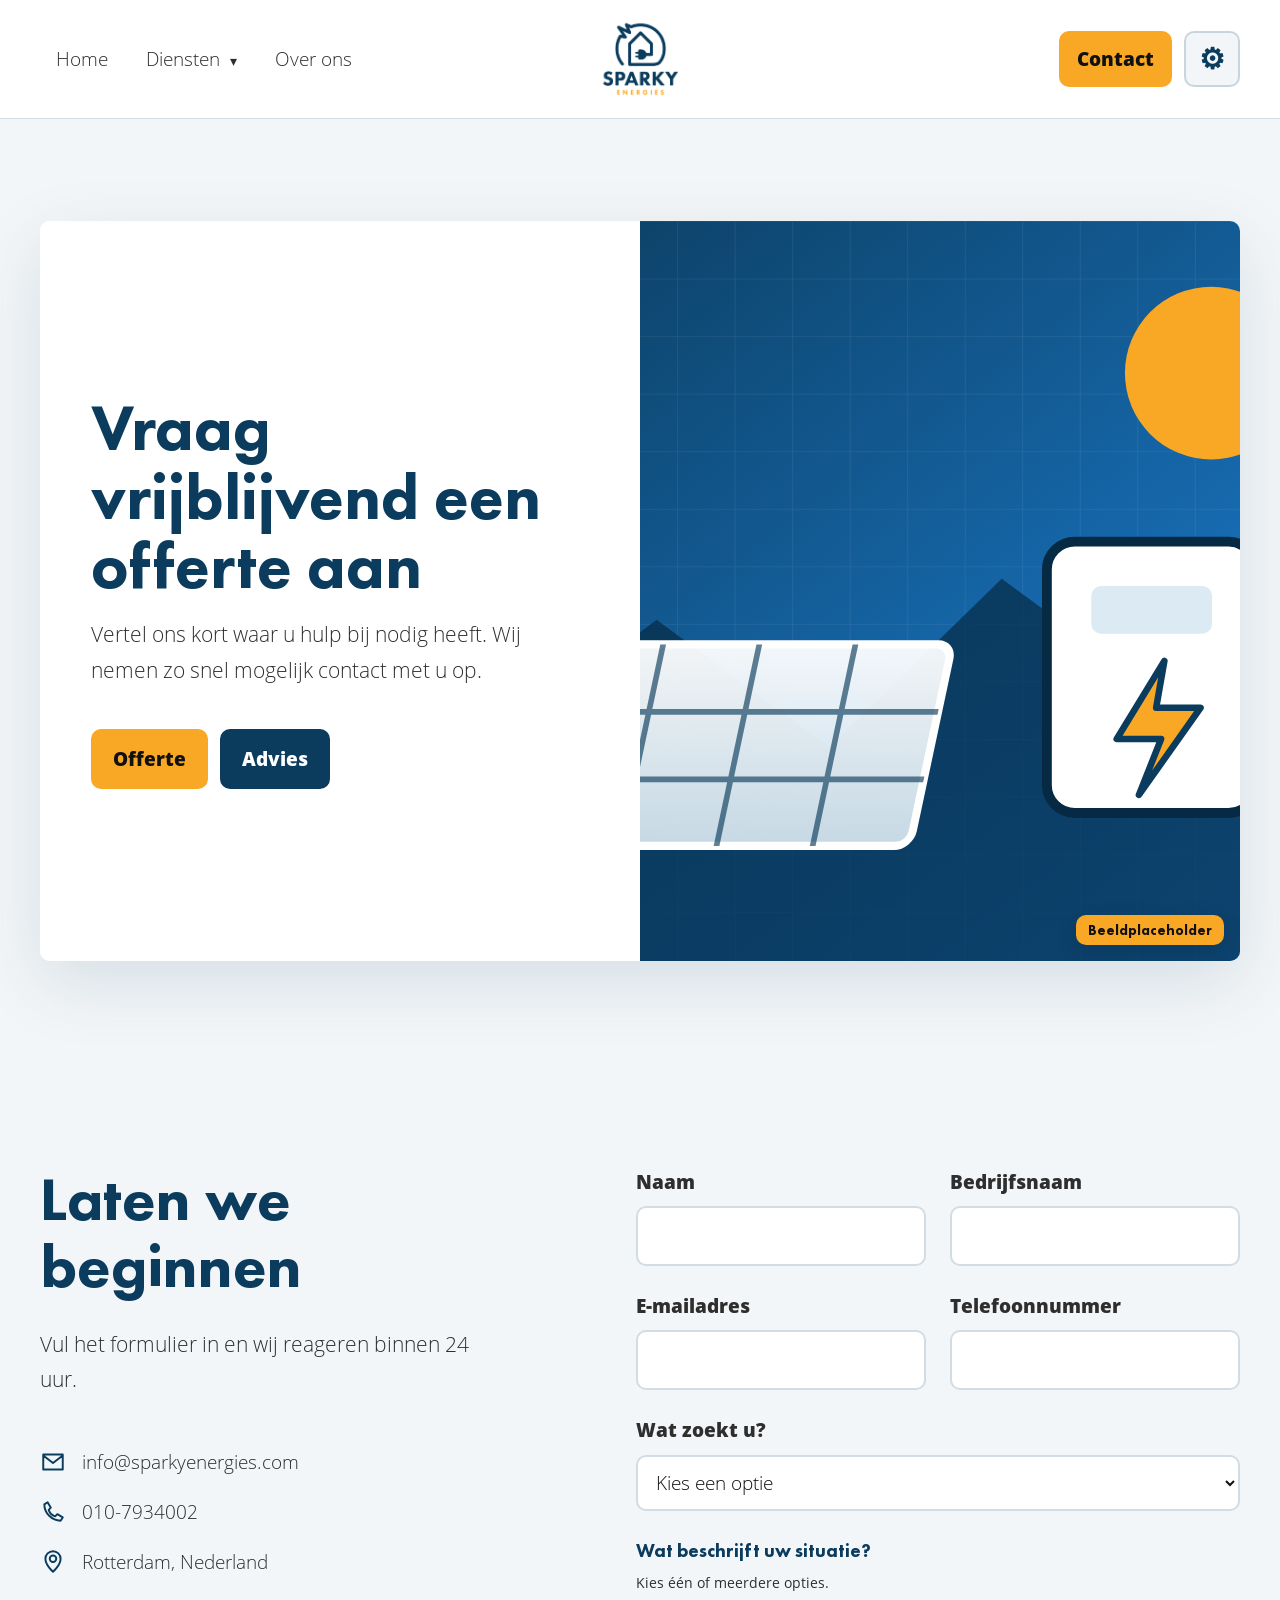
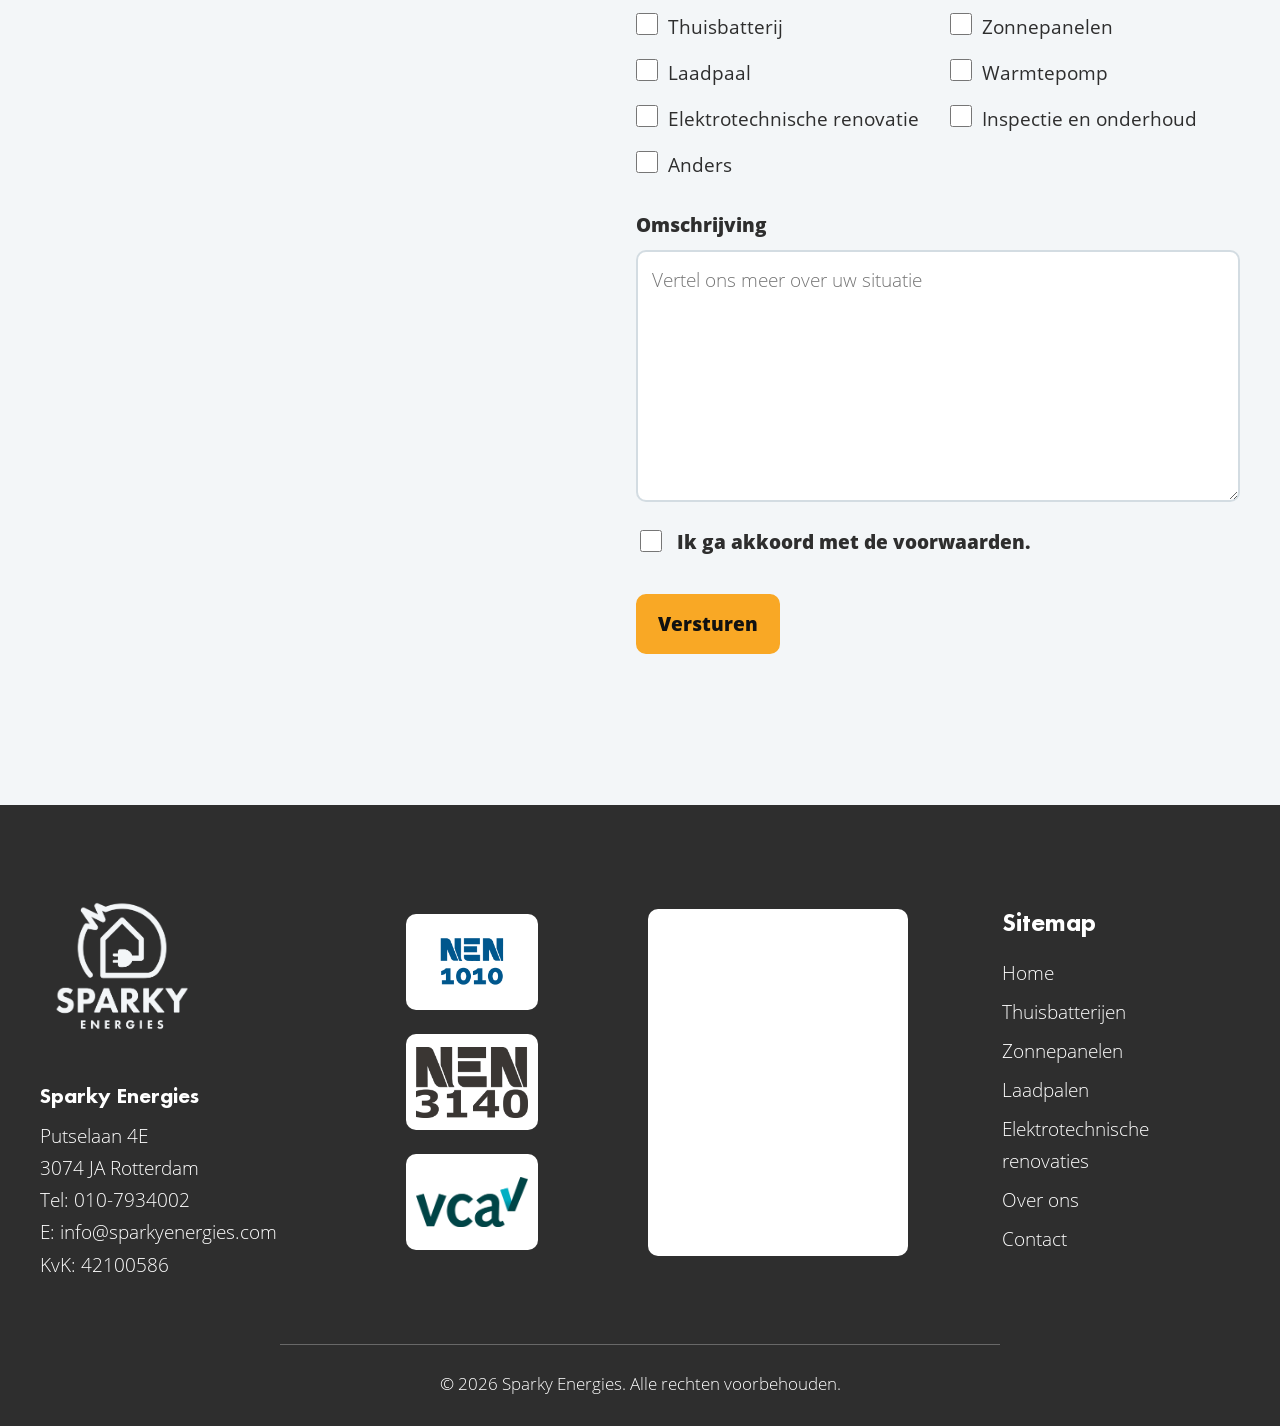
==== contact.html @ 46a7ea7f "Improve SEO and responsive accessibility" ====
<!doctype html>
<html lang="nl">
<head>
  <meta charset="utf-8" />
  <meta name="viewport" content="width=device-width, initial-scale=1" />
  <title>Contact en offerte | Sparky Energies Rotterdam</title>
  <meta name="description" content="Vraag vrijblijvend een offerte aan of neem contact op met Sparky Energies voor zonnepanelen, thuisbatterijen, laadpalen en elektrotechnische renovaties." />
  <meta name="robots" content="index,follow,max-image-preview:large" />
  <meta name="color-scheme" content="light" />
  <meta name="theme-color" content="#0b3c5d" />
  <link rel="canonical" href="https://www.sparkyenergies.com/contact.html" />
  <meta property="og:locale" content="nl_NL" />
  <meta property="og:type" content="website" />
  <meta property="og:site_name" content="Sparky Energies" />
  <meta property="og:title" content="Contact en offerte | Sparky Energies Rotterdam" />
  <meta property="og:description" content="Vraag vrijblijvend een offerte aan of neem contact op over uw elektrotechnische installatie." />
  <meta property="og:url" content="https://www.sparkyenergies.com/contact.html" />
  <meta property="og:image" content="https://www.sparkyenergies.com/assets/img/zonnepanelen-installatie-achtergrond.jpg" />
  <meta property="og:image:type" content="image/jpeg" />
  <meta property="og:image:width" content="1672" />
  <meta property="og:image:height" content="941" />
  <meta property="og:image:alt" content="Elektrotechnische installatie van Sparky Energies" />
  <meta name="twitter:card" content="summary_large_image" />
  <meta name="twitter:title" content="Contact en offerte | Sparky Energies Rotterdam" />
  <meta name="twitter:description" content="Vraag een offerte aan of neem contact op over uw elektrotechnische installatie." />
  <meta name="twitter:image" content="https://www.sparkyenergies.com/assets/img/zonnepanelen-installatie-achtergrond.jpg" />
  <link rel="stylesheet" href="assets/css/styles.css" />
  <link rel="icon" type="image/png" href="assets/img/Sparky_Beeldmerk_Oranje.png" />
  <link rel="apple-touch-icon" href="assets/img/Sparky_Beeldmerk_Oranje.png" />
  <script type="application/ld+json">
  {
    "@context": "https://schema.org",
    "@graph": [
      {
        "@type": "Electrician",
        "@id": "https://www.sparkyenergies.com/#business",
        "name": "Sparky Energies",
        "url": "https://www.sparkyenergies.com/",
        "logo": "https://www.sparkyenergies.com/assets/img/Sparky_Logo_MAIN_Kleur.png",
        "telephone": "+31 10 793 4002",
        "email": "info@sparkyenergies.com",
        "identifier": { "@type": "PropertyValue", "propertyID": "KvK", "value": "42100586" },
        "address": {
          "@type": "PostalAddress",
          "streetAddress": "Putselaan 4E",
          "postalCode": "3074 JA",
          "addressLocality": "Rotterdam",
          "addressRegion": "Zuid-Holland",
          "addressCountry": "NL"
        },
        "areaServed": { "@type": "Country", "name": "Nederland" },
        "hasMap": "https://www.google.com/maps/search/?api=1&query=Putselaan%204E%2C%203074%20JA%20Rotterdam",
        "contactPoint": {
          "@type": "ContactPoint",
          "contactType": "customer service",
          "telephone": "+31 10 793 4002",
          "email": "info@sparkyenergies.com",
          "availableLanguage": "nl"
        }
      },
      {
        "@type": "WebSite",
        "@id": "https://www.sparkyenergies.com/#website",
        "url": "https://www.sparkyenergies.com/",
        "name": "Sparky Energies",
        "publisher": { "@id": "https://www.sparkyenergies.com/#business" },
        "inLanguage": "nl-NL"
      },
      {
        "@type": "ContactPage",
        "@id": "https://www.sparkyenergies.com/contact.html#webpage",
        "url": "https://www.sparkyenergies.com/contact.html",
        "name": "Contact en offerte | Sparky Energies Rotterdam",
        "description": "Vraag vrijblijvend een offerte aan of neem contact op met Sparky Energies voor zonnepanelen, thuisbatterijen, laadpalen en elektrotechnische renovaties.",
        "isPartOf": { "@id": "https://www.sparkyenergies.com/#website" },
        "about": { "@id": "https://www.sparkyenergies.com/#business" },
        "inLanguage": "nl-NL"
      }
    ]
  }
  </script>
</head>
<body id="contactSectBody" class="siteBody contactSectBody" data-page="Contact" data-page-number="7">
<header id="siteHeader" class="siteHeader">
  <a class="skipLink" href="#mainContent">Direct naar inhoud</a>
  <nav id="hoofdNavigatie" class="hoofdNavigatie" aria-label="Hoofdnavigatie">
    <a id="siteLogoLink" class="siteLogoLink" href="index.html" aria-label="Sparky Energies home">
      <img src="assets/img/Sparky_Logo_MAIN_Kleur.png" alt="Sparky Energies logo" class="siteLogoAfbeelding" width="6265" height="6197" />
    </a>
    <button id="navigatieMenuKnop" class="navigatieMenuKnop" type="button" aria-controls="primaireNavigatieLijst" aria-expanded="false">
      <span class="srOnly">Menu openen of sluiten</span>
      <span aria-hidden="true">☰</span>
    </button>
    <ul id="primaireNavigatieLijst" class="primaireNavigatieLijst" role="list"><li><a href="index.html">Home</a></li><li><a href="thuisbatterijen.html">Thuisbatterijen</a></li><li><a href="zonnepanelen.html">Zonnepanelen</a></li><li><a href="laadpalen.html">Laadpalen</a></li><li><a href="elektrotechnische-renovaties.html">Elektrotechnische renovaties</a></li><li><a href="over-ons.html">Over ons</a></li></ul>
    <div class="hoofdNavigatieActies">
      <a id="hoofdNavigatieContact" class="hoofdNavigatieContact" aria-current="page" href="contact.html">Contact</a>
      <nav id="toegankelijkheidPaneel" class="toegankelijkheidPaneel" aria-label="Toegankelijkheidsopties">
      <button id="knopGrotereTekst" class="toegankelijkheidKnop" type="button" data-accessibility-action="toggle-text-size" aria-pressed="false">Grotere tekst</button>
      <button id="knopHoogContrast" class="toegankelijkheidKnop" type="button" data-accessibility-action="toggle-contrast" aria-pressed="false">Hoog contrast</button>
      <button id="knopVoorlezen" class="toegankelijkheidKnop" type="button" data-accessibility-action="read-page">Lees voor</button>
      <button id="knopVoorlezenStop" class="toegankelijkheidKnop" type="button" data-accessibility-action="stop-reading">Stop</button>
      </nav>
    </div>
  </nav>
</header>
<main id="mainContent" class="mainContent" tabindex="-1">
<section id="contactSectVraagVrijblijvendEenOfferteAan" class="siteSectie contactSectVraagVrijblijvendEenOfferteAan layoutSplitCard" data-page="Contact" data-page-number="7" data-section-number="1" data-section-title="Vraag vrijblijvend een offerte aan" aria-labelledby="contactSectVraagVrijblijvendEenOfferteAanH1">
  <article class="contactSplitKaart contactHeroSplitKaart">
    <div class="contactSplitKaartInhoud">
      <header class="sectieKop contactSectVraagVrijblijvendEenOfferteAanKop">
        <h1 id="contactSectVraagVrijblijvendEenOfferteAanH1" class="sectieTitel">Vraag vrijblijvend een offerte aan</h1>
        <p id="contactSectVraagVrijblijvendEenOfferteAanP01" class="sectieIntro">Vertel ons kort waar u hulp bij nodig heeft. Wij nemen zo snel mogelijk contact met u op.</p>
      </header>
      <nav class="sectionActies" aria-label="Acties voor sectie Vraag vrijblijvend een offerte aan">
        <a id="contactSectVraagVrijblijvendEenOfferteAanBtn01Offerte" class="siteBtn siteBtnPrimary contactSectVraagVrijblijvendEenOfferteAanKnop" href="#contactSectLatenWeBeginnen" data-button-page="Contact" data-button-section="Vraag vrijblijvend een offerte aan" data-link-type="interne-sectie" data-target-page="Contact" data-target-section="contactSectLatenWeBeginnen">Offerte</a>
        <a id="contactSectVraagVrijblijvendEenOfferteAanBtn02Advies" class="siteBtn siteBtnSecondary contactSectVraagVrijblijvendEenOfferteAanKnop" href="#contactSectLatenWeBeginnen" data-button-page="Contact" data-button-section="Vraag vrijblijvend een offerte aan" data-link-type="interne-sectie" data-target-page="Contact" data-target-section="contactSectLatenWeBeginnen">Advies</a>
      </nav>
    </div>
    <figure id="contactSectVraagVrijblijvendEenOfferteAanMediaPlaceholder" class="contactSectieMedia contactSplitKaartMedia contactSectVraagVrijblijvendEenOfferteAanMedia" aria-hidden="true">
      <img class="contactSectieMediaAfbeelding" src="assets/img/dienst-placeholder.svg" alt="" width="1200" height="900" decoding="async" />
      <figcaption class="contactSectieMediaLabel">Beeldplaceholder</figcaption>
    </figure>
  </article>
</section>

<section id="contactSectLatenWeBeginnen" class="siteSectie contactSectLatenWeBeginnen layoutContactOfferte" data-page="Contact" data-page-number="7" data-section-number="2" data-section-title="Laten we beginnen" aria-labelledby="contactSectLatenWeBeginnenH2">
  <div class="contactOfferteGrid">
    <div class="contactOfferteIntro">
      <header class="sectieKop contactSectLatenWeBeginnenKop">
        <h2 id="contactSectLatenWeBeginnenH2" class="sectieTitel">Laten we beginnen</h2>
        <p id="contactSectLatenWeBeginnenP01" class="sectieIntro">Vul het formulier in en wij reageren binnen 24 uur.</p>
      </header>
      <address class="contactOfferteGegevens" aria-label="Directe contactgegevens">
        <a href="mailto:info@sparkyenergies.com"><svg viewBox="0 0 24 24" aria-hidden="true"><path d="M3 5h18v14H3V5Zm0 1 9 7 9-7" /></svg><span>info@sparkyenergies.com</span></a>
        <a href="tel:+31107934002"><svg viewBox="0 0 24 24" aria-hidden="true"><path d="M7 3 4 5c0 8 7 15 15 15l2-3-5-3-2 2c-3-1-5-3-6-6l2-2-3-5Z" /></svg><span>010-7934002</span></a>
        <p><svg viewBox="0 0 24 24" aria-hidden="true"><path d="M12 21s7-6 7-12a7 7 0 1 0-14 0c0 6 7 12 7 12Zm0-9a3 3 0 1 0 0-6 3 3 0 0 0 0 6Z" /></svg><span>Rotterdam, Nederland</span></p>
      </address>
    </div>
    <form id="contactSectLatenWeBeginnenFormulier" class="contactFormulier contactOfferteFormulier" action="https://formspree.io/f/xnjenvqd" method="post" data-formspree-form aria-describedby="contactSectLatenWeBeginnenFormulierNotitie">
      <input type="hidden" name="_subject" value="Nieuwe offerteaanvraag via het contactformulier" />
      <input type="hidden" name="bron" value="Contactpagina – Uitgebreid offerteformulier" />
      <div class="formulierHoneypot" aria-hidden="true"><label for="contactSectLatenWeBeginnenWebsite">Laat dit veld leeg</label><input id="contactSectLatenWeBeginnenWebsite" name="_gotcha" type="text" tabindex="-1" autocomplete="off" /></div>
      <div class="contactFormulierRij">
        <div class="contactFormulierVeld"><label for="contactSectLatenWeBeginnenNaam">Naam</label><input id="contactSectLatenWeBeginnenNaam" name="naam" type="text" autocomplete="name" required /></div>
        <div class="contactFormulierVeld"><label for="contactSectLatenWeBeginnenBedrijfsnaam">Bedrijfsnaam</label><input id="contactSectLatenWeBeginnenBedrijfsnaam" name="bedrijfsnaam" type="text" autocomplete="organization" /></div>
      </div>
      <div class="contactFormulierRij">
        <div class="contactFormulierVeld"><label for="contactSectLatenWeBeginnenEmail">E-mailadres</label><input id="contactSectLatenWeBeginnenEmail" name="email" type="email" autocomplete="email" required /></div>
        <div class="contactFormulierVeld"><label for="contactSectLatenWeBeginnenTelefoon">Telefoonnummer</label><input id="contactSectLatenWeBeginnenTelefoon" name="telefoon" type="tel" autocomplete="tel" required /></div>
      </div>
      <div class="contactFormulierVeld"><label for="contactSectLatenWeBeginnenAanvraagtype">Wat zoekt u?</label><select id="contactSectLatenWeBeginnenAanvraagtype" name="aanvraagtype" required><option value="">Kies een optie</option><option value="offerte">Offerte</option><option value="advies">Advies</option><option value="inspectie">Inspectie</option><option value="onderhoud">Onderhoud of service</option></select></div>
      <fieldset class="contactSituatieKeuzes" data-required-checkbox-group>
        <legend>Wat beschrijft uw situatie? <span class="contactKeuzeUitleg">Kies één of meerdere opties.</span></legend>
        <div class="contactKeuzeRaster">
          <label class="contactKeuzeOptie"><input type="checkbox" name="situatie" value="thuisbatterij" /><span>Thuisbatterij</span></label>
          <label class="contactKeuzeOptie"><input type="checkbox" name="situatie" value="zonnepanelen" /><span>Zonnepanelen</span></label>
          <label class="contactKeuzeOptie"><input type="checkbox" name="situatie" value="laadpaal" /><span>Laadpaal</span></label>
          <label class="contactKeuzeOptie"><input type="checkbox" name="situatie" value="warmtepomp" /><span>Warmtepomp</span></label>
          <label class="contactKeuzeOptie"><input type="checkbox" name="situatie" value="elektrotechnische-renovatie" /><span>Elektrotechnische renovatie</span></label>
          <label class="contactKeuzeOptie"><input type="checkbox" name="situatie" value="inspectie-onderhoud" /><span>Inspectie en onderhoud</span></label>
          <label class="contactKeuzeOptie"><input type="checkbox" name="situatie" value="anders" /><span>Anders</span></label>
        </div>
      </fieldset>
      <div class="contactFormulierVeld"><label for="contactSectLatenWeBeginnenOmschrijving">Omschrijving</label><textarea id="contactSectLatenWeBeginnenOmschrijving" name="omschrijving" rows="7" placeholder="Vertel ons meer over uw situatie" required></textarea></div>
      <label class="checkboxLabel contactVoorwaarden" for="contactSectLatenWeBeginnenAkkoord"><input id="contactSectLatenWeBeginnenAkkoord" name="akkoord" type="checkbox" required /><span>Ik ga akkoord met de voorwaarden.</span></label>
      <button id="contactSectLatenWeBeginnenBtn01Versturen" class="siteBtn siteBtnPrimary" type="submit" data-button-page="Contact" data-button-section="Laten we beginnen" data-link-type="formulier-versturen">Versturen</button>
      <p id="contactSectLatenWeBeginnenFormulierNotitie" class="formulierNotitie" aria-live="polite" hidden></p>
    </form>
  </div>
</section>
</main>

<footer id="siteFooter" class="siteFooter">
  <section id="footerSectBedrijfsinformatie" class="footerSectie" aria-label="Bedrijfsinformatie, locatie en sitemap">
    <div class="footerKolommen">
      <section class="footerKolom footerBedrijf" aria-labelledby="footerSectBedrijfsgegevensH2">
        <h2 id="footerSectBedrijfsgegevensH2" class="srOnly">Bedrijfsgegevens</h2>
        <a class="footerLogoLink" href="index.html" aria-label="Sparky Energies home"><img class="footerLogoAfbeelding" src="assets/img/Sparky_Logo_Wit.png" alt="Sparky Energies logo" width="6265" height="6197" loading="lazy" decoding="async" /></a>
        <address class="footerBedrijfsgegevens"><strong>Sparky Energies</strong><span>Putselaan 4E</span><span>3074 JA Rotterdam</span><a href="tel:+31107934002">Tel: 010-7934002</a><a href="mailto:info@sparkyenergies.com">E: info@sparkyenergies.com</a><span>KvK: 42100586</span></address>
      </section>
      <section class="footerKolom footerCertificeringen" aria-labelledby="footerSectCertificeringenH2">
        <h2 id="footerSectCertificeringenH2" class="srOnly">Normen en certificering</h2>
        <ul class="footerCertificeringLijst" role="list">
          <li><img class="footerCertificeringLogo" src="assets/img/logo-nen-1010.png" alt="NEN 1010" width="512" height="512" loading="lazy" decoding="async" /></li>
          <li><img class="footerCertificeringLogo" src="assets/img/nen-31401.png" alt="NEN 3140" width="747" height="472" loading="lazy" decoding="async" /></li>
          <li><img class="footerCertificeringLogo" src="assets/img/vca-logo-transparant.png" alt="VCA" width="1000" height="451" loading="lazy" decoding="async" /></li>
        </ul>
      </section>
      <section class="footerKolom footerLocatie" aria-labelledby="footerSectLocatieH2">
        <h2 id="footerSectLocatieH2" class="srOnly">Onze locatie</h2>
        <iframe class="footerKaart" title="Sparky Energies aan de Putselaan 4E in Rotterdam" src="https://www.google.com/maps?q=Putselaan%204E%2C%203074%20JA%20Rotterdam&amp;output=embed" width="240" height="320" loading="lazy" referrerpolicy="no-referrer-when-downgrade" allowfullscreen></iframe>
      </section>
      <section class="footerKolom footerSitemap" aria-labelledby="footerSectSitemapH2">
        <h2 id="footerSectSitemapH2">Sitemap</h2>
        <nav aria-label="Footer navigatie"><ul class="footerNavigatieLijst" role="list"><li><a href="index.html">Home</a></li><li><a href="thuisbatterijen.html">Thuisbatterijen</a></li><li><a href="zonnepanelen.html">Zonnepanelen</a></li><li><a href="laadpalen.html">Laadpalen</a></li><li><a href="elektrotechnische-renovaties.html">Elektrotechnische renovaties</a></li><li><a href="over-ons.html">Over ons</a></li><li><a href="contact.html">Contact</a></li></ul></nav>
      </section>
    </div>
    <p class="footerCopyright">© 2026 Sparky Energies. Alle rechten voorbehouden.</p>
  </section>
</footer>
<script src="assets/js/main.js" defer></script>
</body>
</html>
---- assets/css/styles.css ----
/*

Donkerblauw #0B3C5D | Lichtblauw #1E88E5 | Lichtgrijs #F3F6F8 | Oranje #F9A825 | Donker #2E2E2E

Lettertypen: Futura PT Heavy voor koppen en Open Sans voor lopende tekst.
De lokale fontbestanden staan in /assets/fonts/.
*/

@font-face {
  font-family: "Futura PT Light";
  src: url("../fonts/Futura Light.otf") format("opentype");
  font-weight: 300;
  font-style: normal;
  font-display: swap;
}
@font-face {
  font-family: "Futura PT Heavy";
  src: url("../fonts/Futura PT Heavy.ttf") format("truetype");
  font-weight: 700;
  font-style: normal;
  font-display: swap;
}
@font-face {
  font-family: "Open Sans";
  src: url("../fonts/Open Sans Light.ttf") format("truetype");
  font-weight: 300;
  font-style: normal;
  font-display: swap;
}
@font-face {
  font-family: "Open Sans";
  src: url("../fonts/Open Sans Light Italic.ttf") format("truetype");
  font-weight: 300;
  font-style: italic;
  font-display: swap;
}
@font-face {
  font-family: "Open Sans";
  src: url("../fonts/Open Sans Regular.ttf") format("truetype");
  font-weight: 400;
  font-style: normal;
  font-display: swap;
}
@font-face {
  font-family: "Open Sans";
  src: url("../fonts/Open Sans Italic.ttf") format("truetype");
  font-weight: 400;
  font-style: italic;
  font-display: swap;
}
@font-face {
  font-family: "Open Sans";
  src: url("../fonts/Open Sans Semibold.ttf") format("truetype");
  font-weight: 600;
  font-style: normal;
  font-display: swap;
}
@font-face {
  font-family: "Open Sans";
  src: url("../fonts/Open Sans Semibold Italic.ttf") format("truetype");
  font-weight: 600;
  font-style: italic;
  font-display: swap;
}
@font-face {
  font-family: "Open Sans";
  src: url("../fonts/Open Sans Bold.ttf") format("truetype");
  font-weight: 700;
  font-style: normal;
  font-display: swap;
}
@font-face {
  font-family: "Open Sans";
  src: url("../fonts/Open Sans Bold Italic.ttf") format("truetype");
  font-weight: 700;
  font-style: italic;
  font-display: swap;
}
@font-face {
  font-family: "Open Sans";
  src: url("../fonts/Open Sans Extrabold.ttf") format("truetype");
  font-weight: 800;
  font-style: normal;
  font-display: swap;
}
@font-face {
  font-family: "Open Sans";
  src: url("../fonts/Open Sans Extrabold Italic.ttf") format("truetype");
  font-weight: 800;
  font-style: italic;
  font-display: swap;
}

:root {
  color-scheme: light;
  --sparkyDonkerBlauw: #0B3C5D;
  --sparkyLichtBlauw: #1E88E5;
  --sparkyLichtGrijs: #F3F6F8;
  --sparkyOranje: #F9A825;
  --sparkyDonkerGrijs: #2E2E2E;
  --sparkyDonker: #2E2E2E;
  --kleurTekst: var(--sparkyDonker);
  --kleurAchtergrond: var(--sparkyLichtGrijs);
  --kleurKaart: #FFFFFF;
  --kleurVlak: var(--sparkyLichtGrijs);
  --kleurRand: rgba(11, 60, 93, 0.18);
  --kleurFocus: var(--sparkyOranje);
  --fontKop: "Futura PT Heavy", "Arial Black", Arial, sans-serif;
  --fontTekst: "Open Sans", Arial, sans-serif;
  --containerBreedte: min(1180px, calc(100vw - 32px));
  --sectieRuimte: clamp(48px, 8vw, 112px);
  --radiusGroot: 28px;
  --radiusMiddel: 18px;
  --radiusLaag: 12px;
  --radiusKnop: 10px;
  --schaduwZacht: 0 22px 70px rgba(11, 60, 93, 0.12);
  --basisTekst: clamp(1rem, 0.92rem + 0.35vw, 1.18rem);
  --regelHoogte: 1.7;
}

html { color-scheme: light; scroll-behavior: smooth; }
*, *::before, *::after { box-sizing: border-box; }
body { margin: 0; font-family: var(--fontTekst); font-size: var(--basisTekst); font-weight: 300; line-height: var(--regelHoogte); color: var(--kleurTekst); background: var(--kleurAchtergrond); text-rendering: optimizeLegibility; }
body.tekstGroot { --basisTekst: clamp(1.15rem, 1rem + 0.65vw, 1.42rem); --regelHoogte: 1.85; }
body.hoogContrast { color-scheme: dark; --kleurTekst: var(--sparkyLichtGrijs); --kleurAchtergrond: #000; --kleurKaart: #090b0d; --kleurVlak: #090b0d; --kleurRand: rgba(243, 246, 248, .72); --kleurFocus: var(--sparkyOranje); --sparkyDonkerBlauw: var(--sparkyLichtGrijs); --sparkyLichtBlauw: #1E88E5; --sparkyLichtGrijs: #F3F6F8; --sparkyOranje: #F9A825; --sparkyDonker: var(--sparkyLichtGrijs); --schaduwZacht: none; }
img, svg { max-width: 100%; height: auto; }
a { color: inherit; text-underline-offset: 0.22em; }
a:hover { color: var(--sparkyLichtBlauw); }
a[aria-disabled="true"] { opacity: .7; cursor: not-allowed; }
button, input, select, textarea { font: inherit; }
button, a, input, select, textarea, summary { touch-action: manipulation; }
:focus-visible { outline: 4px solid var(--kleurFocus); outline-offset: 4px; }
body.hoogContrast :focus-visible { outline: 3px solid #000; outline-offset: 3px; box-shadow: 0 0 0 6px #fff; }
.srOnly { position: absolute; width: 1px; height: 1px; padding: 0; margin: -1px; overflow: hidden; clip: rect(0 0 0 0); white-space: nowrap; border: 0; }
.skipLink { position: fixed; inset-block-start: 12px; inset-inline-start: 12px; z-index: 1000; background: var(--sparkyOranje); color: #000; padding: 12px 16px; border-radius: var(--radiusKnop); transform: translateY(-140%); }
.skipLink:focus { transform: translateY(0); }

/* HTML: alle pagina's > header#siteHeader */
.siteHeader { position: sticky; top: 0; z-index: 900; background: rgba(255,255,255,.94); border-bottom: 1px solid var(--kleurRand); backdrop-filter: blur(14px); }
.hoofdNavigatie { position: relative; display: grid; width: var(--containerBreedte); min-height: 104px; grid-template-columns: auto minmax(0, 1fr) auto; gap: clamp(8px, 2vw, 16px); align-items: center; margin-inline: auto; padding-block: 10px; }
.siteLogoLink { display: inline-flex; grid-column: 2; grid-row: 1; max-width: 94px; min-height: 72px; align-items: center; justify-self: center; color: var(--sparkyDonkerBlauw); font-family: var(--fontKop); font-size: clamp(1.15rem, 1rem + .6vw, 1.6rem); font-weight: 700; text-decoration: none; }
.siteLogoAfbeelding { display: block; width: auto; max-width: 100%; height: clamp(68px, 14vw, 84px); object-fit: contain; }
.siteLogoTekst { padding-block: 6px; }
.navigatieMenuKnop, .toegankelijkheidKnop { min-width: 44px; min-height: 44px; border: 2px solid transparent; border-radius: var(--radiusKnop); cursor: pointer; display: inline-flex; align-items: center; justify-content: center; gap: 8px; font-weight: 800; text-decoration: none; }
.siteBtn { min-width: 44px; min-height: 44px; border: 2px solid transparent; border-radius: var(--radiusKnop); cursor: pointer; display: inline-flex; align-items: center; justify-content: center; gap: 8px; font-weight: 800; text-decoration: none; }
.navigatieMenuKnop { grid-column: 1; grid-row: 1; justify-self: start; background: var(--sparkyDonkerBlauw); color: #fff; padding-inline: 16px; }
.primaireNavigatieLijst { display: none; grid-column: 1 / -1; grid-row: 2; gap: 6px; margin: 0; padding: 0; list-style: none; }
.primaireNavigatieLijst.isOpen { display: grid; }
.primaireNavigatieLijst li { position: relative; }
.primaireNavigatieLijst a,
.primaireNavigatieLijst button {
  display: block;
  width: 100%;
  text-align: start;
  padding: 12px 14px;
  border-radius: var(--radiusKnop);
  text-decoration: none;
  font-weight: 800;
  color: inherit;
  background: transparent;
  border: none;
  cursor: pointer;
  font: inherit;
}
.primaireNavigatieLijst button { text-align: left; }
.primaireNavigatieLijst a[aria-current="page"], .primaireNavigatieLijst a:hover, .primaireNavigatieLijst button:hover, .primaireNavigatieLijst button:focus-visible {
  background: var(--sparkyLichtGrijs);
  color: var(--sparkyDonkerBlauw);
}
.primaireNavigatieLijst button::after {
  content: "▾";
  float: right;
  font-size: .9rem;
  line-height: 1;
}
.primaireNavigatieSubmenu {
  display: none;
  position: absolute;
  inset-inline-start: 0;
  top: 100%;
  background: rgba(255,255,255,.98);
  border: 1px solid var(--kleurRand);
  border-radius: 10px;
  box-shadow: var(--schaduwZacht);
  padding: 0;
  min-width: 240px;
  z-index: 910;
  gap: 0;
  list-style: none;
  margin: 0;
  overflow: hidden;
}
.primaireNavigatieSubmenu li { width: 100%; margin: 0; }
.primaireNavigatieSubmenu.isOpen {
  display: grid;
}
@media (min-width: 1024px) {
  .primaireNavigatieLijst { display: flex; align-items: center; justify-content: flex-start; flex-wrap: wrap; }
  .primaireNavigatieLijst a,
  .primaireNavigatieLijst button {
    width: auto;
    text-align: center;
    padding: 10px 16px;
  }
  .primaireNavigatieLijst button::after {
    margin-left: 10px;
    float: none;
  }
  .primaireNavigatieLijst button { min-inline-size: auto; }
  .primaireNavigatieSubmenu {
    position: absolute;
    inset-inline-start: 0;
    top: 100%;
    min-width: 240px;
    width: max-content;
  }
  .primaireNavigatieSubmenu a,
  .primaireNavigatieSubmenu button {
    width: 100%;
    padding: 10px 16px;
    border-radius: 0;
    text-align: left;
  }
}
@media (max-width: 1023px) {
  .navigatieMenuKnop { width: 52px; min-width: 52px; min-height: 52px; padding: 0; }
  .primaireNavigatieLijst { width: 100%; }
  .primaireNavigatieSubmenu {
    position: static;
    border: none;
    box-shadow: none;
    background: transparent;
    padding: 0;
    min-width: auto;
  }
  .primaireNavigatieSubmenu button::after { content: none; }
  .toegankelijkheidPaneel { position: static; width: auto; flex-wrap: nowrap; justify-content: flex-end; margin: 0; transform: none; }
  .toegankelijkheidPaneel > ul {
    width: auto;
  }
  .siteLogoLink { max-width: 84px; }
}
.hoofdNavigatieActies { display: flex; grid-column: 3; grid-row: 1; gap: clamp(6px, 1.2vw, 12px); align-items: center; justify-self: end; }
.hoofdNavigatieContact { display: inline-flex; height: 56px; min-height: 56px; align-items: center; justify-content: center; padding: 10px 16px; border: 2px solid transparent; border-radius: var(--radiusKnop); background: var(--sparkyOranje); color: #111; font-family: inherit; font-size: inherit; font-weight: 800; line-height: 1; text-decoration: none; transition: filter .18s ease, font-size .18s ease; }
.hoofdNavigatieContact:hover,
.hoofdNavigatieContact:focus-visible { background: var(--sparkyOranje); color: #111; filter: brightness(1.12) saturate(1.08); font-size: 1.05em; }
.hoofdNavigatieContact[aria-current="page"] { background: var(--sparkyOranje); color: #111; }
.toegankelijkheidPaneel { position: relative; display: flex; flex-wrap: wrap; gap: 8px; align-items: center; }
.toegankelijkheidDetails { position: relative; }
.toegankelijkheidDetails summary { list-style: none; cursor: pointer; display: inline-flex; align-items: center; justify-content: center; }
.toegankelijkheidDetails summary::-webkit-details-marker { display: none; }
.toegankelijkheidPaneel > ul { list-style: none; padding: 0; margin: 0; }
.toegankelijkheidToggle { display: inline-flex; width: 56px; height: 56px; min-width: 56px; min-height: 56px; align-items: center; justify-content: center; gap: 0; padding: 0; border: 2px solid var(--kleurRand); border-radius: var(--radiusKnop); background: var(--kleurVlak); color: var(--sparkyDonkerBlauw); cursor: pointer; font-size: 1rem; font-weight: 800; text-decoration: none; }
.toegankelijkheidToggleIcoon { display: block; font-family: Arial, sans-serif; font-size: 1.8rem; line-height: 1; }
.toegankelijkheidToggle:hover, .toegankelijkheidToggle:focus-visible { background: var(--sparkyLichtGrijs); }
.toegankelijkheidToggle > .srOnly { position: absolute; width: 1px; height: 1px; padding: 0; margin: -1px; overflow: hidden; clip: rect(0 0 0 0); white-space: nowrap; border: 0; }
.toegankelijkheidSubmenu {
  display: none;
  position: absolute;
  inset-inline-end: 0;
  top: calc(100% + 8px);
  background: rgba(255,255,255,.98);
  border: 1px solid var(--kleurRand);
  border-radius: 10px;
  box-shadow: var(--schaduwZacht);
  padding: 8px 12px;
  min-width: 220px;
  z-index: 910;
  gap: 8px;
  list-style: none;
  margin: 0;
}
.toegankelijkheidDetails[open] .toegankelijkheidSubmenu { display: grid; }
.toegankelijkheidSubmenu.isOpen { display: grid; }
.toegankelijkheidSubmenu li { margin: 0; }
.toegankelijkheidSubmenu button { width: 100%; text-align: left; }
.toegankelijkheidKnop { padding-inline: 12px; background: var(--kleurVlak); color: var(--sparkyDonkerBlauw); border-color: var(--kleurRand); font-size: .95rem; }
.toegankelijkheidKnop[aria-pressed="true"] { background: var(--sparkyDonkerBlauw); color: #fff; }
body.hoogContrast .siteLogoAfbeelding { filter: grayscale(1) contrast(1.35); }
body.hoogContrast .hoofdNavigatieContact { border-color: #000; background: var(--sparkyOranje); color: #000; }
body.hoogContrast .hoofdNavigatieContact:hover,
body.hoogContrast .hoofdNavigatieContact:focus-visible { background: var(--sparkyOranje); color: #000; filter: brightness(1.08); }
@media (max-width: 1023px) {
  .toegankelijkheidSubmenu { position: absolute; inset-inline-end: 0; width: min(220px, calc(100vw - 32px)); }
}
@media (max-width: 380px) {
  .hoofdNavigatie { gap: 6px; }
  .siteLogoLink { max-width: 72px; }
  .siteLogoAfbeelding { height: 70px; }
  .hoofdNavigatieActies { gap: 4px; }
  .hoofdNavigatieContact { height: 50px; min-height: 50px; padding-inline: 8px; }
  .hoofdNavigatieContact:hover,
  .hoofdNavigatieContact:focus-visible { font-size: 1.05em; }
  .toegankelijkheidToggle { width: 50px; height: 50px; min-width: 50px; min-height: 50px; }
}

.mainContent { width: 100%; }
.siteSectie { width: var(--containerBreedte); margin-inline: auto; padding-block: var(--sectieRuimte); scroll-margin-top: 104px; }
.sectieKop { max-width: 850px; }
.sectieLabel { color: var(--sparkyLichtBlauw); font-family: var(--fontKop); font-weight: 700; margin-block: 0 10px; letter-spacing: .02em; }
h1, h2, h3, h4, h5, h6 { font-family: var(--fontKop); font-weight: 700; line-height: 1.08; color: var(--sparkyDonkerBlauw); margin: 0; }
h1 { font-size: clamp(2.6rem, 8vw, 6.4rem); max-width: 12ch; }
h2 { font-size: clamp(2rem, 5vw, 4.6rem); max-width: 14ch; }
h3 { font-size: clamp(1.2rem, 2vw, 1.7rem); }
p { margin-block: 1rem 0; max-width: 72ch; }
.sectieIntro, .sectieLead, .contentParagraaf { font-size: clamp(1.05rem, 0.95rem + .45vw, 1.35rem); color: var(--sparkyDonker); }
.siteBtn { padding: 12px 20px; margin-block-start: 12px; border-radius: var(--radiusKnop); }
.siteBtnPrimary { background: var(--sparkyOranje); color: #111; border-color: var(--sparkyOranje); }
.siteBtnSecondary, .siteBtnLink { background: var(--sparkyDonkerBlauw); color: #fff; border-color: var(--sparkyDonkerBlauw); }
.siteBtnLink { min-height: 44px; }
.siteBtn:hover { filter: brightness(.85); }
.siteBtnPrimary:hover { color: #111; }
.siteBtnSecondary:hover, .siteBtnLink:hover { color: #fff; }
body.hoogContrast .siteBtnPrimary { background: var(--sparkyOranje); color: #000; border-color: #000; }
body.hoogContrast .siteBtnSecondary,
body.hoogContrast .siteBtnLink { background: #000; color: #fff; border-color: #000; }
body.hoogContrast .siteBtn:hover { filter: none; text-decoration: underline; }
.sectionActies { display: flex; flex-wrap: wrap; gap: 12px; margin-block-start: 28px; }
.backNaarBovenKnop { position: fixed; z-index: 950; inset-inline-end: clamp(16px, 3vw, 40px); inset-block-end: max(20px, env(safe-area-inset-bottom)); display: inline-flex; min-height: 52px; align-items: center; justify-content: center; gap: 10px; padding: 12px 18px; border: 2px solid var(--sparkyDonkerBlauw); border-radius: var(--radiusKnop); background: var(--sparkyOranje); color: #111; font-weight: 800; line-height: 1.15; white-space: nowrap; cursor: pointer; opacity: 0; visibility: hidden; transform: translateY(16px); pointer-events: none; transition: opacity .18s ease, transform .18s ease, visibility 0s linear .18s, filter .18s ease; }
.backNaarBovenKnop.isZichtbaar { opacity: 1; visibility: visible; transform: translateY(0); pointer-events: auto; transition-delay: 0s; }
.backNaarBovenKnop:hover { color: #111; filter: brightness(1.1) saturate(1.08); }
.backNaarBovenIcoon { font-family: Arial, sans-serif; font-size: 1.45em; font-weight: 700; line-height: .8; }
.backNaarBovenTekst { display: inline-block; }
body.hoogContrast .backNaarBovenKnop { border-color: #000; background: var(--sparkyOranje); color: #000; }
body.hoogContrast .backNaarBovenKnop:hover { color: #000; filter: none; text-decoration: underline; }
body.tekstGroot .backNaarBovenKnop { min-height: 58px; padding: 12px 18px; white-space: normal; text-align: center; }
.layoutHero, .layoutSplit { display: grid; gap: 32px; align-items: center; }
.layoutHero { min-height: min(760px, calc(100svh - 76px)); }
.overOnsHeroVolledigeBreedte { position: relative; isolation: isolate; display: grid; width: 100%; min-height: min(760px, calc(100svh - 76px)); place-items: center; overflow: hidden; padding-inline: max(5vw, calc((100vw - 1320px) / 2)); }
.overOnsHeroVolledigeBreedte::after { display: none; }
.overOnsHeroAchtergrond { position: absolute; z-index: 0; inset: 0; margin: 0; overflow: hidden; background: var(--sparkyLichtGrijs); }
.overOnsHeroAchtergrondAfbeelding { display: block; width: 100%; height: 100%; object-fit: cover; }
.overOnsHeroAchtergrondLabel { position: absolute; z-index: 1; inset: auto 20px 20px auto; margin: 0; padding: 8px 12px; border-radius: 10px; background: var(--sparkyOranje); color: #111; font-family: var(--fontKop); font-size: .9rem; font-weight: 700; line-height: 1; }
.overOnsSectJongGedrevenEnGebouwdOpVakmanschapKop { position: relative; z-index: 2; width: min(920px, 100%); max-width: none; margin-inline: auto; text-align: center; }
.overOnsSectJongGedrevenEnGebouwdOpVakmanschapKop .sectieTitel,
.overOnsSectJongGedrevenEnGebouwdOpVakmanschapKop .sectieIntro { margin-inline: auto; }
.overOnsSectJongGedrevenEnGebouwdOpVakmanschapKop .sectieTitel { max-width: 16ch; text-wrap: balance; }
.overOnsSectJongGedrevenEnGebouwdOpVakmanschapKop .sectieIntro { max-width: 64ch; margin-block-start: clamp(18px, 3vw, 28px); }
.overOnsGecentreerdeTekst { border: 0; background: var(--sparkyLichtGrijs); box-shadow: none; }
.overOnsGecentreerdeTekst > .sectieKop { width: min(940px, 100%); max-width: none; margin-inline: auto; text-align: center; }
.overOnsGecentreerdeTekst > .sectieKop .sectieTitel { max-width: none; margin-inline: auto; text-wrap: balance; }
.overOnsGecentreerdeTekstInhoud { display: grid; gap: clamp(18px, 3vw, 28px); margin-block-start: clamp(24px, 4vw, 40px); }
.overOnsGecentreerdeTekstInhoud p { max-width: 72ch; margin: 0 auto; }
.overOnsGecentreerdeTekst .sectionActies { justify-content: center; }
body.hoogContrast .overOnsHeroVolledigeBreedte::after { display: none; }
body.hoogContrast .overOnsHeroAchtergrond { background: #000; }
body.hoogContrast .overOnsHeroAchtergrondAfbeelding { filter: grayscale(1) contrast(1.35) brightness(.5); }
body.hoogContrast .overOnsHeroAchtergrondLabel { border: 2px solid #000; color: #000; }
body.hoogContrast .overOnsHeroVolledigeBreedte .sectieTitel,
body.hoogContrast .overOnsHeroVolledigeBreedte .sectieIntro,
body.hoogContrast .overOnsHeroVolledigeBreedte .sectieKop { color: #fff; text-shadow: 0 2px 8px rgba(0, 0, 0, .9); }
body.hoogContrast .overOnsGecentreerdeTekst { background: #fff; }
body.tekstGroot .overOnsHeroVolledigeBreedte { min-height: auto; }
.overOnsSectRotterdamseMentaliteitLandelijkeService { border: 0; background: transparent; box-shadow: none; }
.overOnsAchtergrondSectieVolledigeBreedte { position: relative; isolation: isolate; width: 100%; overflow: hidden; padding-inline: max(5vw, calc((100vw - 1320px) / 2)); }
.overOnsAchtergrondSectieVolledigeBreedte::after { display: none; }
.overOnsAchtergrondSectieVolledigeBreedte > :not(.overOnsHeroAchtergrond) { position: relative; z-index: 2; }
.overOnsSectRotterdamseMentaliteitLandelijkeServiceKop { display: grid; width: 100%; max-width: none; grid-template-columns: minmax(0, 1fr); gap: clamp(20px, 4vw, 40px); align-items: start; }
.overOnsSectRotterdamseMentaliteitLandelijkeServiceKop .sectieTitel,
.overOnsSectRotterdamseMentaliteitLandelijkeServiceKop .sectieIntro { max-width: none; margin: 0; }
.overOnsSectRotterdamseMentaliteitLandelijkeServiceKop .sectieTitel { text-wrap: balance; }
.overOnsSectRotterdamseMentaliteitLandelijkeServiceKop .sectieIntro { max-width: 62ch; }
.overOnsSectRotterdamseMentaliteitLandelijkeServiceLijst { display: grid; grid-template-columns: minmax(0, 1fr); gap: clamp(34px, 5vw, 64px) clamp(24px, 3vw, 40px); margin: clamp(44px, 7vw, 80px) 0 0; padding: 0; list-style: none; }
.overOnsSectRotterdamseMentaliteitLandelijkeServiceLijst > li { min-width: 0; }
.overOnsSectRotterdamseMentaliteitLandelijkeServiceKaart { height: 100%; padding: 0; border: 0; border-radius: 0; background: transparent; box-shadow: none; }
.overOnsSectRotterdamseMentaliteitLandelijkeServiceKaart h3 { max-width: 22ch; font-size: clamp(1.25rem, 1.08rem + .7vw, 1.75rem); line-height: 1.2; }
.overOnsSectRotterdamseMentaliteitLandelijkeServiceKaart p { max-width: 38ch; margin-block-start: clamp(12px, 2vw, 16px); }
body.hoogContrast .overOnsSectRotterdamseMentaliteitLandelijkeService,
body.hoogContrast .overOnsSectRotterdamseMentaliteitLandelijkeServiceKaart { border: 0; background: transparent; box-shadow: none; }
body.hoogContrast .overOnsAchtergrondSectieVolledigeBreedte::after { display: none; }
body.hoogContrast .overOnsAchtergrondSectieVolledigeBreedte .overOnsHeroAchtergrond { background: #000; }
body.hoogContrast .overOnsAchtergrondSectieVolledigeBreedte .overOnsHeroAchtergrondAfbeelding { filter: grayscale(1) contrast(1.35) brightness(.5); }
body.hoogContrast .overOnsAchtergrondSectieVolledigeBreedte .sectieTitel,
body.hoogContrast .overOnsAchtergrondSectieVolledigeBreedte .sectieIntro,
body.hoogContrast .overOnsAchtergrondSectieVolledigeBreedte .overOnsSectRotterdamseMentaliteitLandelijkeServiceKaart h3,
body.hoogContrast .overOnsAchtergrondSectieVolledigeBreedte .overOnsSectRotterdamseMentaliteitLandelijkeServiceKaart p { color: #fff; text-shadow: 0 2px 8px rgba(0, 0, 0, .9); }
@media (min-width: 600px) {
  .overOnsSectRotterdamseMentaliteitLandelijkeServiceLijst { grid-template-columns: repeat(2, minmax(0, 1fr)); }
}
@media (min-width: 768px) {
  .overOnsSectRotterdamseMentaliteitLandelijkeServiceKop { grid-template-columns: repeat(2, minmax(0, 1fr)); column-gap: clamp(48px, 8vw, 96px); }
}
@media (min-width: 1024px) {
  .overOnsSectRotterdamseMentaliteitLandelijkeServiceLijst { grid-template-columns: repeat(4, minmax(0, 1fr)); }
}
body.tekstGroot .overOnsSectRotterdamseMentaliteitLandelijkeServiceKop,
body.tekstGroot .overOnsSectRotterdamseMentaliteitLandelijkeServiceLijst { grid-template-columns: minmax(0, 1fr); }
.overOnsSectWatWijDoenKop { width: min(720px, 100%); max-width: none; margin-inline: auto; text-align: center; }
.overOnsSectWatWijDoenKop .sectieTitel,
.overOnsSectWatWijDoenKop .sectieIntro { max-width: none; margin-inline: auto; }
.overOnsSectWatWijDoenKop .sectieIntro { margin-block-start: clamp(18px, 3vw, 24px); }
.overOnsSectWatWijDoenLijst { display: grid; grid-template-columns: minmax(0, 1fr); gap: clamp(42px, 6vw, 64px) clamp(24px, 3vw, 36px); margin: clamp(48px, 7vw, 80px) 0 0; padding: 0; list-style: none; }
.overOnsSectWatWijDoenLijst > li { min-width: 0; }
.overOnsSectWatWijDoenItem { height: 100%; border: 0; background: transparent; box-shadow: none; text-align: center; }
.overOnsSectWatWijDoenLink { display: block; height: 100%; border-radius: 10px; color: inherit; text-decoration: none; }
.overOnsSectWatWijDoenMedia { aspect-ratio: 16 / 9; margin: 0 0 clamp(20px, 3vw, 24px); overflow: hidden; border-radius: 10px; background: #fff; }
.overOnsSectWatWijDoenMedia img { display: block; width: 100%; height: 100%; object-fit: cover; transition: transform .25s ease; }
.overOnsSectWatWijDoenItem h3 { max-width: 24ch; margin-inline: auto; font-size: clamp(1.25rem, 1.1rem + .6vw, 1.65rem); line-height: 1.25; text-wrap: balance; transition: color .16s ease; }
.overOnsSectWatWijDoenLink:hover h3 { color: var(--sparkyOranje); }
.overOnsSectWatWijDoenLink:hover .overOnsSectWatWijDoenMedia img { transform: scale(1.025); }
.overOnsSectWatWijDoenLink:focus-visible { outline: 3px solid var(--sparkyOranje); outline-offset: 6px; }
body.hoogContrast .overOnsSectWatWijDoenItem { border: 0; background: transparent; box-shadow: none; }
body.hoogContrast .overOnsSectWatWijDoenMedia { outline: 2px solid #000; background: #fff; }
body.hoogContrast .overOnsSectWatWijDoenMedia img { filter: grayscale(1) contrast(1.35); }
body.hoogContrast .overOnsSectWatWijDoenLink:hover h3 { background: #000; color: var(--sparkyOranje); }
body.hoogContrast .overOnsSectWatWijDoenLink:focus-visible { outline-color: #000; }
@media (prefers-reduced-motion: reduce) {
  .overOnsSectWatWijDoenMedia img,
  .overOnsSectWatWijDoenItem h3 { transition: none; }
  .overOnsSectWatWijDoenLink:hover .overOnsSectWatWijDoenMedia img { transform: none; }
}
@media (min-width: 600px) {
  .overOnsSectWatWijDoenLijst { grid-template-columns: repeat(2, minmax(0, 1fr)); }
}
@media (min-width: 1024px) {
  .overOnsSectWatWijDoenLijst { grid-template-columns: repeat(4, minmax(0, 1fr)); }
}
body.tekstGroot .overOnsSectWatWijDoenLijst { grid-template-columns: minmax(0, 1fr); }
.overOnsSectWerkenVolgensNormenEnFabrikantsrichtlijnen { border: 0; background: transparent; box-shadow: none; }
.overOnsSectWerkenVolgensNormenEnFabrikantsrichtlijnenKop { --over-ons-normen-tekstgrootte: clamp(1.75rem, 1.2rem + 2.2vw, 3.5rem); width: min(1120px, 100%); max-width: none; margin-inline: auto; text-align: center; }
.overOnsSectWerkenVolgensNormenEnFabrikantsrichtlijnenKop .sectieTitel,
.overOnsSectWerkenVolgensNormenEnFabrikantsrichtlijnenKop .sectieIntro { max-width: none; margin-inline: auto; font-family: var(--fontKop); font-size: var(--over-ons-normen-tekstgrootte); font-weight: 700; line-height: 1.16; text-wrap: balance; }
.overOnsSectWerkenVolgensNormenEnFabrikantsrichtlijnenKop .sectieIntro { margin-block-start: clamp(24px, 4vw, 40px); color: var(--sparkyDonkerBlauw); }
.overOnsNormenIcoonLijst { display: flex; flex-wrap: wrap; justify-content: center; gap: clamp(28px, 6vw, 72px); margin: clamp(42px, 7vw, 72px) 0 0; padding: 0; list-style: none; }
.overOnsNormenIcoonItem { display: grid; min-width: min(150px, 100%); place-items: center; gap: 14px; color: var(--sparkyDonkerBlauw); text-align: center; }
.overOnsNormenIcoon { width: clamp(56px, 7vw, 80px); height: clamp(56px, 7vw, 80px); color: var(--sparkyOranje); }
.overOnsNormenIcoonItem span { font-family: var(--fontKop); font-size: clamp(1.1rem, 1rem + .5vw, 1.45rem); font-weight: 700; line-height: 1.2; }
body.hoogContrast .overOnsSectWerkenVolgensNormenEnFabrikantsrichtlijnen { border: 0; background: #fff; box-shadow: none; }
body.hoogContrast .overOnsSectWerkenVolgensNormenEnFabrikantsrichtlijnenKop .sectieIntro,
body.hoogContrast .overOnsNormenIcoonItem { color: #000; }
body.hoogContrast .overOnsNormenIcoon { color: #000; }
body.tekstGroot .overOnsNormenIcoonLijst { flex-direction: column; align-items: center; }
.homeHeroReferentieSectie { border: 0; background: transparent; box-shadow: none; }
.homeHeroReferentieGrid { display: grid; grid-template-columns: minmax(0, 1fr); min-width: 0; gap: clamp(20px, 4vw, 40px); align-items: stretch; background: transparent; }
.homeHeroScrollInhoud { display: flex; min-width: 0; flex-direction: column; justify-content: center; padding: 0; background: transparent; }
.homeSectGecertificeerdeInstallateursMetVakmanschapKop { width: 100%; max-width: none; margin: 0; text-align: center; }
.homeSectGecertificeerdeInstallateursMetVakmanschapKop .sectieTitel,
.homeSectGecertificeerdeInstallateursMetVakmanschapKop .sectieIntro { margin-inline: auto; }
.homeSectGecertificeerdeInstallateursMetVakmanschapKop .sectieTitel { max-width: 17ch; font-size: clamp(2rem, 3.4vw, 3.8rem); text-wrap: balance; }
.homeSectGecertificeerdeInstallateursMetVakmanschapKop .sectieIntro { max-width: 62ch; font-size: clamp(1.05rem, .95rem + .45vw, 1.35rem); }
.homeHeroReferentieGrid .sectionActies { justify-content: center; }
.homeHeroScrollMedia { position: relative; min-width: 0; min-height: clamp(260px, 62vw, 380px); margin: 0; overflow: hidden; border: 0; border-radius: 10px; aspect-ratio: 4 / 3; background: var(--sparkyLichtGrijs); box-shadow: none; }
.homeHeroScrollMediaAfbeelding { position: absolute; inset: 0; display: block; width: 100%; height: 100%; object-fit: cover; }
.homeHeroScrollMediaLabel { position: absolute; z-index: 1; inset: auto 16px 16px auto; margin: 0; padding: 8px 12px; border-radius: 10px; background: var(--sparkyOranje); color: #111; font-family: var(--fontKop); font-size: .9rem; font-weight: 700; line-height: 1; box-shadow: 0 6px 20px rgba(5, 28, 45, .2); }
body.hoogContrast .homeHeroScrollMediaAfbeelding { filter: grayscale(1) contrast(1.35); }
body.hoogContrast .homeHeroScrollMediaLabel { border: 2px solid #000; background: var(--sparkyOranje); color: #000; box-shadow: none; }
@media (min-width: 768px) {
  .homeHeroReferentieGrid { grid-template-columns: minmax(0, .9fr) minmax(0, 1.1fr); min-height: clamp(540px, calc(100svh - 160px), 760px); column-gap: 0; row-gap: 0; }
  .homeHeroScrollInhoud { grid-column: 1; grid-row: 1; padding-inline-end: clamp(24px, 4vw, 56px); }
  .homeHeroScrollMedia { grid-column: 2; grid-row: 1; width: 100%; min-height: 100%; aspect-ratio: auto; }
  .homeSectGecertificeerdeInstallateursMetVakmanschapKop { text-align: left; }
  .homeSectGecertificeerdeInstallateursMetVakmanschapKop .sectieTitel,
  .homeSectGecertificeerdeInstallateursMetVakmanschapKop .sectieIntro { margin-inline: 0; }
  .homeHeroReferentieGrid .sectionActies { justify-content: flex-start; }
}
@supports (clip-path: inset(0 0 0 50%)) {
  @media (min-width: 1024px) and (prefers-reduced-motion: no-preference) {
    body:not(.tekstGroot) .homeHeroReferentieGrid.isScrollAfbeeldingActief { position: relative; isolation: isolate; overflow: visible; }
    body:not(.tekstGroot) .homeHeroReferentieGrid.isScrollAfbeeldingActief .homeHeroScrollInhoud { position: relative; z-index: 1; grid-column: 1; grid-row: 1; }
    body:not(.tekstGroot) .homeHeroReferentieGrid.isScrollAfbeeldingActief .homeHeroScrollMedia { position: absolute; z-index: 2; grid-column: 1 / -1; grid-row: 1; inset-block: 0; inset-inline-start: var(--scroll-volledige-breedte-offset-links, 0); width: var(--scroll-volledige-breedte, 100%); height: 100%; min-height: 100%; border-radius: 0; clip-path: inset(0 var(--scroll-afbeelding-inset-rechts, 50%) 0 var(--scroll-afbeelding-inset-links, 0) round var(--scroll-afbeelding-radius, 10px)); will-change: clip-path; }
  }
}
.homeSectGecertificeerdeInstallateursMetVakmanschapKaarten.layoutFeatures { padding-block-start: var(--sectieRuimte); }
@media (max-width: 767px) {
  .homeSectGecertificeerdeInstallateursMetVakmanschapKaarten .homeSectGecertificeerdeInstallateursMetVakmanschapLijst { grid-template-columns: repeat(2, minmax(0, 1fr)); grid-auto-rows: auto; gap: clamp(10px, 3vw, 16px); margin-block-start: 24px; }
  .homeSectGecertificeerdeInstallateursMetVakmanschapLijst > .kaartLijstItem { height: auto; min-height: 0; aspect-ratio: 1; overflow: hidden; }
  .homeSectGecertificeerdeInstallateursMetVakmanschapKaart { display: flex; min-width: 0; flex-direction: column; justify-content: center; padding: clamp(9px, 3.2vw, 16px); }
  .homeSectGecertificeerdeInstallateursMetVakmanschapKaart h3 { font-size: clamp(.8rem, 3.6vw, 1.05rem); line-height: 1.14; overflow-wrap: anywhere; text-wrap: balance; }
  .homeSectGecertificeerdeInstallateursMetVakmanschapKaart p { margin-block-start: clamp(6px, 1.8vw, 9px); font-size: clamp(.67rem, 2.75vw, .84rem); line-height: 1.28; overflow-wrap: anywhere; }
  body.tekstGroot .homeSectGecertificeerdeInstallateursMetVakmanschapLijst > .kaartLijstItem { aspect-ratio: auto; min-height: calc((100vw - 58px) / 2); }
  body.tekstGroot .homeSectGecertificeerdeInstallateursMetVakmanschapKaart h3,
  body.tekstGroot .homeSectGecertificeerdeInstallateursMetVakmanschapKaart p { font-size: inherit; }
}
.kaartLijst, .dienstLijst, .procesLijst, .testimonialLijst, .contactKaarten { list-style: none; padding: 0; margin: 32px 0 0; display: grid; gap: 18px; }
.kaartLijst { grid-auto-rows: 1fr; align-items: stretch; }
.kaartLijstItem { min-width: 0; height: 100%; }
.kaartLijstItem > .kaart { height: 100%; }
.homeSectWatWijVoorUInstallerenEnOnderhoudenKop { margin-inline: auto; text-align: center; }
.homeSectWatWijVoorUInstallerenEnOnderhoudenKop .sectieTitel,
.homeSectWatWijVoorUInstallerenEnOnderhoudenKop .sectieIntro { margin-inline: auto; }
.homeSectWatWijVoorUInstallerenEnOnderhouden .dienstLijst { grid-template-columns: minmax(0, 1fr); grid-auto-rows: 1fr; align-items: stretch; gap: clamp(24px, 3vw, 32px); margin-block-start: clamp(36px, 5vw, 64px); }
.homeSectWatWijVoorUInstallerenEnOnderhouden .dienstLijstItem { min-width: 0; height: 100%; }
.homeSectWatWijVoorUInstallerenEnOnderhouden .homeSectWatWijVoorUInstallerenEnOnderhoudenDienstKaart { display: grid; grid-template-columns: minmax(0, 1fr); height: 100%; min-width: 0; padding: 0; overflow: hidden; border: 0; border-radius: 10px; }
.homeSectWatWijVoorUInstallerenEnOnderhoudenDienstInhoud { display: flex; min-width: 0; flex-direction: column; align-items: flex-start; justify-content: center; padding: clamp(24px, 3vw, 38px); background: var(--kleurKaart); }
.homeSectWatWijVoorUInstallerenEnOnderhoudenDienstInhoud h3 { max-width: 18ch; }
.homeSectWatWijVoorUInstallerenEnOnderhoudenDienstInhoud p { margin-block-start: 12px; }
.homeSectWatWijVoorUInstallerenEnOnderhoudenKnop { margin-block-start: clamp(20px, 3vw, 28px); }
.homeSectWatWijVoorUInstallerenEnOnderhoudenMedia { min-width: 0; min-height: 220px; margin: 0; overflow: hidden; border-radius: 0 0 10px 10px; background: var(--sparkyLichtGrijs); }
.homeSectWatWijVoorUInstallerenEnOnderhoudenAfbeelding { display: block; width: 100%; height: 100%; min-height: 220px; object-fit: cover; }
@media (max-width: 767px) {
  .homeSectWatWijVoorUInstallerenEnOnderhouden .homeSectWatWijVoorUInstallerenEnOnderhoudenDienstKaart { grid-template-areas: "media" "inhoud"; }
  .homeSectWatWijVoorUInstallerenEnOnderhoudenDienstInhoud { grid-area: inhoud; align-items: center; text-align: center; }
  .homeSectWatWijVoorUInstallerenEnOnderhoudenDienstInhoud h3,
  .homeSectWatWijVoorUInstallerenEnOnderhoudenDienstInhoud p { margin-inline: auto; }
  .homeSectWatWijVoorUInstallerenEnOnderhoudenMedia { grid-area: media; border-radius: 10px 10px 0 0; }
  .homeSectWatWijVoorUInstallerenEnOnderhoudenKnop { align-self: center; margin-inline: auto; text-align: center; }
}
body.hoogContrast .homeSectWatWijVoorUInstallerenEnOnderhoudenMedia { background: #fff; }
body.hoogContrast .homeSectWatWijVoorUInstallerenEnOnderhoudenAfbeelding { filter: grayscale(1) contrast(1.35); }
body.hoogContrast .homeSectWatWijVoorUInstallerenEnOnderhouden .homeSectWatWijVoorUInstallerenEnOnderhoudenDienstKaart { border: 0; border-radius: 10px; box-shadow: none; }
.layoutImageCta { display: grid; width: 100%; max-width: none; min-height: 350px; margin-inline: 0; place-items: center; padding-inline: clamp(20px, 6vw, 80px); overflow: hidden; background-color: var(--sparkyDonkerBlauw); background-image: linear-gradient(135deg, rgba(5, 28, 45, .68), rgba(11, 60, 93, .52)), url("../img/zonnepanelen-installatie-achtergrond.jpg"); background-position: center; background-repeat: no-repeat; background-size: cover; }
.layoutImageCtaInhoud { display: flex; width: min(960px, 100%); flex-direction: column; align-items: center; text-align: center; }
.layoutImageCta .sectieKop { width: 100%; max-width: 960px; }
.layoutImageCta h2,
.layoutImageCta h4,
.homeSectTwijfeltUOfUwInstallatieGeschiktIs .sectieTitel,
.homeSectTwijfeltUOfUwInstallatieGeschiktIs .sectieIntro { font-family: var(--fontKop); font-size: clamp(1.45rem, 2vw, 2rem); font-weight: 700; line-height: 1.3; text-wrap: balance; }
.layoutImageCta h2,
.layoutImageCta h4,
.homeSectTwijfeltUOfUwInstallatieGeschiktIs .sectieTitel { max-width: 24ch; }
.layoutImageCta h2,
.layoutImageCta h4 { margin-inline: auto; color: #fff; text-shadow: 0 2px 24px rgba(0, 0, 0, .4); }
.layoutImageCta .sectieIntro { max-width: 62ch; margin: clamp(14px, 2vw, 20px) auto 0; color: #fff; text-shadow: 0 2px 18px rgba(0, 0, 0, .4); }
.layoutImageCta .siteBtn { margin-block-start: clamp(26px, 4vw, 40px); }
.layoutImageCta .sectionActies { justify-content: center; margin-block-start: clamp(26px, 4vw, 40px); }
.layoutImageCta .sectionActies .siteBtn { margin-block-start: 0; }
body.hoogContrast .layoutImageCta { background-color: var(--sparkyDonkerBlauw); background-image: linear-gradient(135deg, rgba(0, 0, 0, .78), rgba(0, 0, 0, .62)), url("../img/zonnepanelen-installatie-achtergrond.jpg"); background-size: cover; }
body.hoogContrast .layoutImageCta h2,
body.hoogContrast .layoutImageCta h4,
body.hoogContrast .layoutImageCta .sectieIntro { color: #000; text-shadow: none; }
.zonnepanelenSectWiltUWetenWatZonnepanelenVoorUKunnenOpleveren { min-height: clamp(420px, 42vw, 560px); }
.zonnepanelenSectWiltUWetenWatZonnepanelenVoorUKunnenOpleveren .zonnepanelenSectWiltUWetenWatZonnepanelenVoorUKunnenOpleverenInhoud { display: grid; width: var(--containerBreedte); max-width: 1320px; grid-template-columns: minmax(0, 1fr); gap: clamp(32px, 6vw, 72px); align-items: center; text-align: center; }
.zonnepanelenSectWiltUWetenWatZonnepanelenVoorUKunnenOpleverenKop { width: 100%; max-width: none; }
.zonnepanelenSectWiltUWetenWatZonnepanelenVoorUKunnenOpleverenKop .sectieTitel { max-width: 14ch; margin-inline: auto; font-size: clamp(2.3rem, 4.5vw, 4.8rem); line-height: 1.08; text-wrap: balance; }
.zonnepanelenSectWiltUWetenWatZonnepanelenVoorUKunnenOpleverenRechts { width: 100%; max-width: 680px; margin-inline: auto; }
.zonnepanelenSectWiltUWetenWatZonnepanelenVoorUKunnenOpleverenRechts .sectieIntro { max-width: 62ch; margin: 0 auto; }
.zonnepanelenSectWiltUWetenWatZonnepanelenVoorUKunnenOpleverenRechts .sectionActies { justify-content: center; }
@media (min-width: 768px) {
  .zonnepanelenSectWiltUWetenWatZonnepanelenVoorUKunnenOpleveren .zonnepanelenSectWiltUWetenWatZonnepanelenVoorUKunnenOpleverenInhoud { grid-template-columns: minmax(0, .95fr) minmax(0, 1.05fr); text-align: left; }
  .zonnepanelenSectWiltUWetenWatZonnepanelenVoorUKunnenOpleverenKop .sectieTitel,
  .zonnepanelenSectWiltUWetenWatZonnepanelenVoorUKunnenOpleverenRechts,
  .zonnepanelenSectWiltUWetenWatZonnepanelenVoorUKunnenOpleverenRechts .sectieIntro { margin-inline: 0; }
  .zonnepanelenSectWiltUWetenWatZonnepanelenVoorUKunnenOpleverenRechts .sectionActies { justify-content: flex-start; }
}
body.tekstGroot .zonnepanelenSectWiltUWetenWatZonnepanelenVoorUKunnenOpleveren .zonnepanelenSectWiltUWetenWatZonnepanelenVoorUKunnenOpleverenInhoud { grid-template-columns: minmax(0, 1fr); text-align: center; }
body.tekstGroot .zonnepanelenSectWiltUWetenWatZonnepanelenVoorUKunnenOpleverenKop .sectieTitel,
body.tekstGroot .zonnepanelenSectWiltUWetenWatZonnepanelenVoorUKunnenOpleverenRechts,
body.tekstGroot .zonnepanelenSectWiltUWetenWatZonnepanelenVoorUKunnenOpleverenRechts .sectieIntro { margin-inline: auto; }
body.tekstGroot .zonnepanelenSectWiltUWetenWatZonnepanelenVoorUKunnenOpleverenRechts .sectionActies { justify-content: center; }
.homeSectTwijfeltUOfUwInstallatieGeschiktIs .sectieKop { max-width: 1000px; margin-inline: auto; text-align: center; }
.homeSectTwijfeltUOfUwInstallatieGeschiktIs .sectieTitel,
.homeSectTwijfeltUOfUwInstallatieGeschiktIs .sectieIntro { margin-inline: auto; }
.homeSectTwijfeltUOfUwInstallatieGeschiktIs .sectieIntro { max-width: 38ch; color: var(--sparkyDonkerBlauw); }
.homeSectRecentWerkKop { margin-inline: auto; text-align: center; }
.homeSectRecentWerkKop .sectieTitel,
.homeSectRecentWerkKop .sectieIntro { margin-inline: auto; }
.homeSectRecentWerk .homeSectRecentWerkLijst { grid-template-rows: minmax(0, 1fr); grid-auto-columns: 100%; align-items: stretch; gap: 24px; margin: 32px 0 0; padding-inline: 0; list-style: none; scrollbar-width: none; -ms-overflow-style: none; }
.homeSectRecentWerk .homeSectRecentWerkLijst::-webkit-scrollbar { display: none; width: 0; height: 0; }
.homeSectRecentWerk .portfolioLijstItem { min-width: 0; height: 100%; }
.homeSectRecentWerk .portfolioLijstItem::marker { content: ""; }
.homeSectRecentWerk .homeSectRecentWerkProjectKaart { display: flex; height: 100%; min-width: 0; flex-direction: column; padding: 0; overflow: hidden; border: 0; border-radius: 10px; box-shadow: none; }
.homeSectRecentWerkProjectMedia { width: 100%; aspect-ratio: 16 / 9; flex: none; margin: 0; overflow: hidden; border-radius: 10px 10px 0 0; background: var(--sparkyLichtGrijs); }
.homeSectRecentWerkProjectAfbeelding { display: block; width: 100%; height: 100%; object-fit: cover; }
.homeSectRecentWerkProjectInhoud { display: flex; min-width: 0; flex: 1; flex-direction: column; align-items: flex-start; padding: clamp(24px, 3vw, 36px); background: var(--kleurKaart); text-align: left; }
.homeSectRecentWerkProjectInhoud h3 { width: 100%; }
.homeSectRecentWerkProjectInhoud p { width: 100%; margin-block: 14px clamp(26px, 3vw, 34px); margin-inline: 0; }
.homeSectRecentWerkProjectInhoud .homeSectRecentWerkKnop { margin-block-start: auto; }
.homeSectRecentWerk .scrollKnoppen { align-items: center; justify-content: center; }
.homeSectRecentWerk .sectionActies { justify-content: center; }
.scrollPaginering { display: flex; align-items: center; justify-content: center; gap: 2px; }
.scrollPagineringBolletje { position: relative; width: 44px; height: 44px; flex: none; padding: 0; border: 0; background: transparent; cursor: pointer; }
.scrollPagineringBolletje::before { position: absolute; inset: 50% auto auto 50%; width: 10px; height: 10px; border: 1px solid var(--sparkyDonkerBlauw); border-radius: 50%; background: #c5d0d7; content: ""; transform: translate(-50%, -50%); transition: width .2s ease, height .2s ease, background-color .2s ease; }
.scrollPagineringBolletje.isActief::before { width: 14px; height: 14px; background: var(--sparkyOranje); }
body.hoogContrast .scrollPagineringBolletje::before { border: 2px solid #000; background: #fff; }
body.hoogContrast .scrollPagineringBolletje.isActief::before { background: var(--sparkyOranje); }
body.hoogContrast .homeSectRecentWerk .homeSectRecentWerkProjectKaart { border: 0; border-radius: 10px; box-shadow: none; }
body.hoogContrast .homeSectRecentWerkProjectMedia { background: #fff; }
body.hoogContrast .homeSectRecentWerkProjectAfbeelding { filter: grayscale(1) contrast(1.35); }
.layoutEmailCta { display: grid; gap: clamp(28px, 5vw, 64px); align-items: center; }
.layoutEmailCta > .sectieKop { max-width: 640px; text-align: left; }
.layoutEmailCta .emailCtaFormulier { margin-block-start: 0; }
.layoutEmailCta .emailCtaFormulier .siteBtn { justify-self: start; margin-block-start: 0; }
.layoutEmailCta > .privacyNotitie { margin-block-start: 0; }
#laadpalenSectWelkeLaadpaalPastBijUEmailInput,
#elektrotechnischeRenovatiesSectWiltUUwElektraVeiligLatenAanpassenEmailInput,
#overOnsSectKlaarVoorDeVolgendeStapEmailInput,
#zonnepanelenSectBenieuwdHoeveelUKuntBesparenEmailInput { scroll-margin-top: 120px; }
.thuisbatterijMediaPlaceholder { position: relative; min-width: 0; min-height: clamp(260px, 62vw, 380px); margin: 0; overflow: hidden; border: 0; border-radius: 10px; aspect-ratio: 4 / 3; background: var(--sparkyLichtGrijs); box-shadow: var(--schaduwZacht); }
.thuisbatterijMediaPlaceholderAfbeelding { position: absolute; inset: 0; display: block; width: 100%; height: 100%; object-fit: cover; }
.thuisbatterijMediaPlaceholderLabel { position: absolute; z-index: 1; inset: auto 16px 16px auto; margin: 0; padding: 8px 12px; border-radius: 10px; background: var(--sparkyOranje); color: #111; font-family: var(--fontKop); font-size: .9rem; font-weight: 700; line-height: 1; box-shadow: 0 6px 20px rgba(5, 28, 45, .2); }
.thuisbatterijSplitKaart { display: grid; min-width: 0; padding: 0; overflow: hidden; border: 0; border-radius: 10px; background: var(--kleurKaart); box-shadow: var(--schaduwZacht); }
.thuisbatterijSplitKaartInhoud { display: flex; min-width: 0; flex-direction: column; justify-content: center; padding: clamp(28px, 4vw, 56px); background: var(--kleurKaart); }
.thuisbatterijSplitKaart .thuisbatterijMediaPlaceholder { border-radius: 0; aspect-ratio: 4 / 3; box-shadow: none; }
.thuisbatterijSectThuisbatterijLatenInstallerenKop { width: 100%; max-width: 900px; margin-inline: auto; text-align: center; }
.thuisbatterijSectThuisbatterijLatenInstallerenKop .sectieTitel,
.thuisbatterijSectThuisbatterijLatenInstallerenKop .sectieIntro { margin-inline: auto; }
.thuisbatterijSectThuisbatterijLatenInstallerenKop .sectieTitel { max-width: 12ch; font-size: clamp(2.6rem, 5vw, 5.2rem); text-wrap: balance; }
.thuisbatterijHeroSplitKaart .sectionActies { justify-content: center; }
.thuisbatterijSectSlimOpslaanSlimGebruikenEnSlimBesparen { border: 0; background: transparent; box-shadow: none; }
.thuisbatterijSectSlimOpslaanSlimGebruikenEnSlimBesparenKop { display: grid; width: 100%; max-width: none; gap: clamp(20px, 4vw, 40px); align-items: start; }
.thuisbatterijSectSlimOpslaanSlimGebruikenEnSlimBesparenKop .sectieTitel,
.thuisbatterijSectSlimOpslaanSlimGebruikenEnSlimBesparenKop .sectieIntro { margin: 0; }
.thuisbatterijSectSlimOpslaanSlimGebruikenEnSlimBesparenKop .sectieIntro { max-width: 62ch; }
.thuisbatterijSectSlimOpslaanSlimGebruikenEnSlimBesparen .kaartLijst { grid-auto-rows: 1fr; align-items: stretch; gap: clamp(18px, 2.5vw, 28px); margin-block-start: clamp(36px, 5vw, 56px); }
.thuisbatterijSectSlimOpslaanSlimGebruikenEnSlimBesparen .kaartLijstItem { min-width: 0; height: 100%; }
.thuisbatterijSectSlimOpslaanSlimGebruikenEnSlimBesparen .thuisbatterijSectSlimOpslaanSlimGebruikenEnSlimBesparenKaart { display: flex; min-width: 0; height: 100%; flex-direction: column; align-items: flex-start; padding: clamp(24px, 3vw, 34px); overflow: hidden; border: 0; border-radius: 10px; background: transparent; box-shadow: none; }
.thuisbatterijSectSlimOpslaanSlimGebruikenEnSlimBesparenKaart .kaartIcoon { display: inline-grid; width: 56px; height: 56px; flex: none; place-items: center; margin-block-end: clamp(20px, 3vw, 28px); border: 2px solid var(--sparkyOranje); border-radius: 10px; background: var(--sparkyOranje); color: #111; line-height: 1; }
.thuisbatterijSectSlimOpslaanSlimGebruikenEnSlimBesparenKaart .kaartIcoon svg { display: block; width: 29px; height: 29px; fill: none; stroke: currentColor; stroke-width: 1.8; stroke-linecap: round; stroke-linejoin: round; }
.thuisbatterijSectSlimOpslaanSlimGebruikenEnSlimBesparenKaart h3 { max-width: 18ch; }
.thuisbatterijSectSlimOpslaanSlimGebruikenEnSlimBesparenKaart p { margin-block-start: 14px; }
.thuisbatterijSectVoorWoningEnBedrijfKop,
.thuisbatterijSectHoeWerktEenThuisbatterijKop { width: 100%; max-width: 900px; margin-inline: auto; text-align: center; }
.thuisbatterijSectVoorWoningEnBedrijfKop .sectieTitel,
.thuisbatterijSectHoeWerktEenThuisbatterijKop .sectieTitel { max-width: 18ch; font-size: clamp(2rem, 3.4vw, 3.8rem); text-wrap: balance; }
.thuisbatterijSectVoorWoningEnBedrijfKop .sectieTitel,
.thuisbatterijSectVoorWoningEnBedrijfKop p,
.thuisbatterijSectHoeWerktEenThuisbatterijKop .sectieTitel,
.thuisbatterijSectHoeWerktEenThuisbatterijKop p { margin-inline: auto; }
.thuisbatterijSectVoorWoningEnBedrijfKop > p,
.thuisbatterijSectHoeWerktEenThuisbatterijKop > p { margin-block-start: clamp(14px, 2vw, 20px); }
.thuisbatterijSectVoorWoningEnBedrijf { position: relative; width: 100%; max-width: none; min-height: clamp(320px, 31vw, 410px); margin-inline: 0; padding-block: 0; overflow: hidden; border: 0; background: var(--sparkyDonkerBlauw); box-shadow: none; }
.thuisbatterijSectVoorWoningEnBedrijf .thuisbatterijSplitKaart { position: relative; isolation: isolate; display: grid; grid-template-columns: minmax(0, 1fr); min-height: clamp(320px, 31vw, 410px); align-items: center; padding: 0; overflow: hidden; border: 0; border-radius: 0; background: transparent; box-shadow: none; }
.thuisbatterijSectVoorWoningEnBedrijf .thuisbatterijSplitKaartInhoud { position: relative; z-index: 1; display: block; grid-column: 1; grid-row: 1; width: var(--containerBreedte); margin-inline: auto; padding-block: clamp(24px, 4vw, 56px); background: transparent; }
.thuisbatterijSectVoorWoningEnBedrijf .thuisbatterijSectVoorWoningEnBedrijfKop,
.thuisbatterijSectHoeWerktEenThuisbatterij .thuisbatterijSectHoeWerktEenThuisbatterijKop { display: grid; grid-template-columns: minmax(0, 1fr); width: 100%; max-width: 900px; margin-inline: auto; gap: clamp(16px, 2.5vw, 24px); align-items: start; text-align: center; }
.thuisbatterijSectVoorWoningEnBedrijf .thuisbatterijSectVoorWoningEnBedrijfKop .sectieTitel,
.thuisbatterijSectVoorWoningEnBedrijf .thuisbatterijSectVoorWoningEnBedrijfKop > p,
.thuisbatterijSectHoeWerktEenThuisbatterij .thuisbatterijSectHoeWerktEenThuisbatterijKop .sectieTitel,
.thuisbatterijSectHoeWerktEenThuisbatterij .thuisbatterijSectHoeWerktEenThuisbatterijKop > p { grid-column: 1; grid-row: auto; margin: 0 auto; }
.thuisbatterijSectVoorWoningEnBedrijf .thuisbatterijSectVoorWoningEnBedrijfKop .sectieTitel,
.thuisbatterijSectVoorWoningEnBedrijf .thuisbatterijSectVoorWoningEnBedrijfKop > p { color: #fff; text-shadow: 0 2px 18px rgba(0, 0, 0, .42); }
.thuisbatterijSectVoorWoningEnBedrijf .thuisbatterijSectVoorWoningEnBedrijfMedia { position: absolute; z-index: 0; inset: 0; grid-column: 1; grid-row: 1; width: 100%; height: 100%; min-height: 100%; border: 0; border-radius: 0; aspect-ratio: auto; background: var(--sparkyDonkerBlauw); box-shadow: none; }
.thuisbatterijSectVoorWoningEnBedrijf .thuisbatterijSectVoorWoningEnBedrijfMedia .thuisbatterijMediaPlaceholderAfbeelding { filter: brightness(.42) saturate(.9); }
.thuisbatterijSectHoeWerktEenThuisbatterij { border: 0; background: transparent; box-shadow: none; }
.thuisbatterijSectHoeWerktEenThuisbatterij .thuisbatterijSplitKaart { display: grid; grid-template-columns: minmax(0, 1fr); gap: clamp(36px, 6vw, 72px); min-height: 0; padding: 0; overflow: visible; border: 0; border-radius: 0; background: transparent; box-shadow: none; }
.thuisbatterijSectHoeWerktEenThuisbatterij .thuisbatterijSplitKaartInhoud { display: block; grid-column: 1; grid-row: 1; padding: 0; background: transparent; }
.thuisbatterijSectHoeWerktEenThuisbatterij .thuisbatterijSectHoeWerktEenThuisbatterijMedia { position: relative; grid-column: 1; grid-row: 2; width: 100%; height: clamp(360px, 52vw, 680px); min-height: 0; border: 0; border-radius: 10px; aspect-ratio: auto; background: var(--sparkyDonkerBlauw); box-shadow: none; }
.thuisbatterijSectHoeWerktEenThuisbatterij .thuisbatterijSectHoeWerktEenThuisbatterijMedia .thuisbatterijMediaPlaceholderAfbeelding { object-fit: cover; }
body.hoogContrast .thuisbatterijMediaPlaceholder,
body.hoogContrast .thuisbatterijSplitKaart { border: 2px solid #000; background: #fff; box-shadow: none; }
body.hoogContrast .thuisbatterijSectSlimOpslaanSlimGebruikenEnSlimBesparen .thuisbatterijSectSlimOpslaanSlimGebruikenEnSlimBesparenKaart { border: 0; background: transparent; box-shadow: none; }
body.hoogContrast .thuisbatterijSplitKaart .thuisbatterijMediaPlaceholder { border: 0; }
body.hoogContrast .thuisbatterijMediaPlaceholderAfbeelding { filter: grayscale(1) contrast(1.35); }
body.hoogContrast .thuisbatterijMediaPlaceholderLabel { border: 2px solid #000; background: var(--sparkyOranje); color: #000; box-shadow: none; }
body.hoogContrast .thuisbatterijSectSlimOpslaanSlimGebruikenEnSlimBesparenKaart .kaartIcoon { border: 2px solid #000; color: #000; }
body.hoogContrast .thuisbatterijSectVoorWoningEnBedrijf { background: #fff; }
body.hoogContrast .thuisbatterijSectVoorWoningEnBedrijf .thuisbatterijSplitKaart,
body.hoogContrast .thuisbatterijSectHoeWerktEenThuisbatterij .thuisbatterijSplitKaart { border: 0; background: transparent; box-shadow: none; }
body.hoogContrast .thuisbatterijSectVoorWoningEnBedrijf .thuisbatterijSectVoorWoningEnBedrijfMedia { display: none; }
body.hoogContrast .thuisbatterijSectVoorWoningEnBedrijf .thuisbatterijSectVoorWoningEnBedrijfKop .sectieTitel,
body.hoogContrast .thuisbatterijSectVoorWoningEnBedrijf .thuisbatterijSectVoorWoningEnBedrijfKop > p { color: #000; text-shadow: none; }
body.hoogContrast .thuisbatterijSectHoeWerktEenThuisbatterij .thuisbatterijSectHoeWerktEenThuisbatterijMedia { border: 0; background: transparent; box-shadow: none; }
@media (min-width: 768px) {
  .thuisbatterijSectSlimOpslaanSlimGebruikenEnSlimBesparenKop { grid-template-columns: minmax(0, .9fr) minmax(0, 1.1fr); column-gap: clamp(48px, 8vw, 96px); row-gap: 0; }
  .thuisbatterijSectSlimOpslaanSlimGebruikenEnSlimBesparenKop .sectieTitel { grid-column: 1; }
  .thuisbatterijSectSlimOpslaanSlimGebruikenEnSlimBesparenKop .sectieIntro { grid-column: 2; }
  .thuisbatterijSplitKaart { grid-template-columns: repeat(2, minmax(0, 1fr)); min-height: clamp(540px, calc(100svh - 160px), 760px); }
  .thuisbatterijSplitKaartInhoud { grid-column: 1; grid-row: 1; }
  .thuisbatterijSplitKaartMedia { grid-column: 2; grid-row: 1; width: 100%; min-height: 100%; aspect-ratio: auto; }
  .thuisbatterijSplitKaartMediaLinks .thuisbatterijSplitKaartInhoud { grid-column: 2; }
  .thuisbatterijSplitKaartMediaLinks .thuisbatterijSplitKaartMedia { grid-column: 1; }
  .thuisbatterijSplitKaart .sectieKop { text-align: left; }
  .thuisbatterijSplitKaart .sectieTitel,
  .thuisbatterijSplitKaart .sectieIntro,
  .thuisbatterijSplitKaart .contentParagraaf { margin-inline: 0; }
  .thuisbatterijSplitKaart .sectionActies { justify-content: flex-start; }
  .thuisbatterijSectVoorWoningEnBedrijf .thuisbatterijSectVoorWoningEnBedrijfKop,
  .thuisbatterijSectHoeWerktEenThuisbatterij .thuisbatterijSectHoeWerktEenThuisbatterijKop { grid-template-columns: minmax(0, 1fr); column-gap: 0; row-gap: clamp(12px, 1.8vw, 18px); text-align: center; }
  .thuisbatterijSectVoorWoningEnBedrijf .thuisbatterijSectVoorWoningEnBedrijfKop .sectieTitel,
  .thuisbatterijSectHoeWerktEenThuisbatterij .thuisbatterijSectHoeWerktEenThuisbatterijKop .sectieTitel { grid-column: 1; grid-row: auto; }
  .thuisbatterijSectVoorWoningEnBedrijf .thuisbatterijSectVoorWoningEnBedrijfKop > p,
  .thuisbatterijSectHoeWerktEenThuisbatterij .thuisbatterijSectHoeWerktEenThuisbatterijKop > p { grid-column: 1; }
  .thuisbatterijSectVoorWoningEnBedrijf .thuisbatterijSplitKaartInhoud { grid-column: 1; grid-row: 1; }
  .thuisbatterijSectVoorWoningEnBedrijf .thuisbatterijSectVoorWoningEnBedrijfMedia { grid-column: 1; grid-row: 1; }
  .thuisbatterijSectHoeWerktEenThuisbatterij .thuisbatterijSplitKaart.thuisbatterijSplitKaartMediaLinks .thuisbatterijSplitKaartInhoud { grid-column: 1; grid-row: 1; }
  .thuisbatterijSectHoeWerktEenThuisbatterij .thuisbatterijSplitKaart.thuisbatterijSplitKaartMediaLinks .thuisbatterijSplitKaartMedia { grid-column: 1; grid-row: 2; }
}
body.tekstGroot .thuisbatterijSplitKaart,
body.tekstGroot .thuisbatterijSectSlimOpslaanSlimGebruikenEnSlimBesparen .kaartLijst { grid-template-columns: minmax(0, 1fr); }
body.tekstGroot .thuisbatterijSectSlimOpslaanSlimGebruikenEnSlimBesparenKop { grid-template-columns: minmax(0, 1fr); gap: clamp(20px, 4vw, 40px); }
body.tekstGroot .thuisbatterijSectSlimOpslaanSlimGebruikenEnSlimBesparenKop .sectieTitel,
body.tekstGroot .thuisbatterijSectSlimOpslaanSlimGebruikenEnSlimBesparenKop .sectieIntro { grid-column: 1; }
body.tekstGroot .thuisbatterijSplitKaart { min-height: 0; }
body.tekstGroot .thuisbatterijSplitKaart .thuisbatterijSplitKaartInhoud,
body.tekstGroot .thuisbatterijSplitKaart .thuisbatterijSplitKaartMedia { grid-column: 1; grid-row: auto; }
body.tekstGroot .thuisbatterijSplitKaart .thuisbatterijSplitKaartMedia { min-height: clamp(260px, 62vw, 380px); aspect-ratio: 4 / 3; }
body.tekstGroot .thuisbatterijSplitKaart .sectieKop { text-align: center; }
body.tekstGroot .thuisbatterijSplitKaart .sectieTitel,
body.tekstGroot .thuisbatterijSplitKaart .sectieIntro,
body.tekstGroot .thuisbatterijSplitKaart .contentParagraaf { margin-inline: auto; }
body.tekstGroot .thuisbatterijSectVoorWoningEnBedrijf .thuisbatterijSectVoorWoningEnBedrijfKop,
body.tekstGroot .thuisbatterijSectHoeWerktEenThuisbatterij .thuisbatterijSectHoeWerktEenThuisbatterijKop { grid-template-columns: minmax(0, 1fr); gap: clamp(16px, 2.5vw, 24px); text-align: center; }
body.tekstGroot .thuisbatterijSectVoorWoningEnBedrijf .thuisbatterijSectVoorWoningEnBedrijfKop .sectieTitel,
body.tekstGroot .thuisbatterijSectVoorWoningEnBedrijf .thuisbatterijSectVoorWoningEnBedrijfKop > p,
body.tekstGroot .thuisbatterijSectHoeWerktEenThuisbatterij .thuisbatterijSectHoeWerktEenThuisbatterijKop .sectieTitel,
body.tekstGroot .thuisbatterijSectHoeWerktEenThuisbatterij .thuisbatterijSectHoeWerktEenThuisbatterijKop > p { grid-column: 1; grid-row: auto; margin-inline: auto; }
body.tekstGroot .thuisbatterijSectVoorWoningEnBedrijf .thuisbatterijSplitKaartInhoud { grid-column: 1; grid-row: 1; }
body.tekstGroot .thuisbatterijSectVoorWoningEnBedrijf .thuisbatterijSplitKaart { min-height: clamp(320px, 31vw, 410px); }
body.tekstGroot .thuisbatterijSectVoorWoningEnBedrijf .thuisbatterijSectVoorWoningEnBedrijfMedia { position: absolute; grid-column: 1; grid-row: 1; height: 100%; min-height: 100%; aspect-ratio: auto; }
body.tekstGroot .thuisbatterijSectHoeWerktEenThuisbatterij .thuisbatterijSplitKaartInhoud { grid-column: 1; grid-row: 1; }
body.tekstGroot .thuisbatterijSectHoeWerktEenThuisbatterij .thuisbatterijSectHoeWerktEenThuisbatterijMedia { grid-column: 1; grid-row: 2; height: clamp(360px, 52vw, 680px); min-height: 0; aspect-ratio: auto; }
body.hoogContrast .thuisbatterijSectVoorWoningEnBedrijf,
body.hoogContrast .thuisbatterijSectVoorWoningEnBedrijf .thuisbatterijSplitKaart { min-height: 0; }
body.tekstGroot .thuisbatterijSplitKaart .sectionActies { justify-content: center; }
.thuisbatterijSectZoWerkenWij.layoutProcessTimeline { display: grid; grid-template-columns: minmax(0, 1fr); gap: clamp(40px, 8vw, 88px); align-items: start; }
.thuisbatterijSectZoWerkenWijKop { max-width: 620px; }
.thuisbatterijSectZoWerkenWijKop .sectieTitel { max-width: 20ch; font-size: clamp(1.8rem, 3.2vw, 3.4rem); line-height: 1.12; text-wrap: balance; }
.thuisbatterijSectZoWerkenWijKop .sectionActies { margin-block-start: clamp(24px, 4vw, 36px); }
.thuisbatterijSectZoWerkenWijTijdlijn { position: relative; min-width: 0; }
.thuisbatterijSectZoWerkenWijTijdlijnSpoor { position: absolute; z-index: 0; inset-block: 60px; inset-inline-start: 27px; width: 3px; overflow: hidden; border-radius: 999px; background: rgba(11, 60, 93, .18); }
.thuisbatterijSectZoWerkenWijTijdlijnVoortgang { display: block; width: 100%; height: 0; border-radius: inherit; background: var(--sparkyDonkerBlauw); will-change: height; }
.thuisbatterijSectZoWerkenWijStappen { display: grid; margin: 0; padding: 0; list-style: none; }
.thuisbatterijSectZoWerkenWijStap { display: grid; grid-template-columns: 56px minmax(0, 1fr); column-gap: clamp(22px, 4vw, 40px); align-items: start; padding-block: 32px; }
.thuisbatterijSectZoWerkenWijStapIcoon { position: relative; z-index: 1; display: inline-grid; width: 56px; height: 56px; place-items: center; border: 2px solid var(--sparkyOranje); border-radius: 10px; background: var(--sparkyOranje); box-shadow: 0 0 0 10px var(--kleurAchtergrond); color: #111; line-height: 1; }
.thuisbatterijSectZoWerkenWijStapIcoon svg { display: block; width: 29px; height: 29px; fill: none; stroke: currentColor; stroke-width: 1.8; stroke-linecap: round; stroke-linejoin: round; }
.thuisbatterijSectZoWerkenWijStapInhoud { min-width: 0; padding-block-start: 4px; }
.thuisbatterijSectZoWerkenWijStapInhoud h3 { max-width: 28ch; font-size: clamp(1.25rem, 1.05rem + .75vw, 1.75rem); line-height: 1.25; }
.thuisbatterijSectZoWerkenWijStapInhoud p { max-width: 56ch; margin-block-start: 12px; }
body.hoogContrast .thuisbatterijSectZoWerkenWijTijdlijnSpoor { background: #aaa; }
body.hoogContrast .thuisbatterijSectZoWerkenWijTijdlijnVoortgang { background: #000; }
body.hoogContrast .thuisbatterijSectZoWerkenWijStapIcoon { border-color: #000; background: var(--sparkyOranje); box-shadow: 0 0 0 10px #fff; color: #000; }
@media (min-width: 768px) {
  .thuisbatterijSectZoWerkenWij.layoutProcessTimeline { grid-template-columns: minmax(0, .9fr) minmax(0, 1.1fr); column-gap: clamp(48px, 8vw, 96px); row-gap: 0; }
  .thuisbatterijSectZoWerkenWijKop { grid-column: 1; margin: 0; }
  .thuisbatterijSectZoWerkenWijTijdlijn { grid-column: 2; }
}
body.tekstGroot .thuisbatterijSectZoWerkenWij.layoutProcessTimeline { grid-template-columns: minmax(0, 1fr); row-gap: clamp(40px, 8vw, 88px); }
body.tekstGroot .thuisbatterijSectZoWerkenWijTijdlijn { grid-column: 1; }
@media (prefers-reduced-motion: reduce) {
  .thuisbatterijSectZoWerkenWijTijdlijnVoortgang { height: 100% !important; will-change: auto; }
}
.zonnepanelenSectZoWerkenWij.layoutProcessTimeline { display: grid; grid-template-columns: minmax(0, 1fr); gap: clamp(40px, 8vw, 88px); align-items: start; }
.zonnepanelenSectZoWerkenWijKop { max-width: 620px; }
.zonnepanelenSectZoWerkenWijKop .sectieTitel { max-width: 20ch; font-size: clamp(1.8rem, 3.2vw, 3.4rem); line-height: 1.12; text-wrap: balance; }
.zonnepanelenSectZoWerkenWijKop .sectionActies { margin-block-start: clamp(24px, 4vw, 36px); }
.zonnepanelenSectZoWerkenWijTijdlijn { position: relative; min-width: 0; }
.zonnepanelenSectZoWerkenWijTijdlijnSpoor { position: absolute; z-index: 0; inset-block: 60px; inset-inline-start: 27px; width: 3px; overflow: hidden; border-radius: 999px; background: rgba(11, 60, 93, .18); }
.zonnepanelenSectZoWerkenWijTijdlijnVoortgang { display: block; width: 100%; height: 0; border-radius: inherit; background: var(--sparkyDonkerBlauw); will-change: height; }
.zonnepanelenSectZoWerkenWijStappen { display: grid; margin: 0; padding: 0; list-style: none; }
.zonnepanelenSectZoWerkenWijStap { display: grid; grid-template-columns: 56px minmax(0, 1fr); column-gap: clamp(22px, 4vw, 40px); align-items: start; padding-block: 32px; }
.zonnepanelenSectZoWerkenWijStapIcoon { position: relative; z-index: 1; display: inline-grid; width: 56px; height: 56px; place-items: center; border: 2px solid var(--sparkyOranje); border-radius: 10px; background: var(--sparkyOranje); box-shadow: 0 0 0 10px var(--kleurAchtergrond); color: #111; line-height: 1; }
.zonnepanelenSectZoWerkenWijStapIcoon svg { display: block; width: 29px; height: 29px; fill: none; stroke: currentColor; stroke-width: 1.8; stroke-linecap: round; stroke-linejoin: round; }
.zonnepanelenSectZoWerkenWijStapInhoud { min-width: 0; padding-block-start: 4px; }
.zonnepanelenSectZoWerkenWijStapInhoud h3 { max-width: 28ch; font-size: clamp(1.25rem, 1.05rem + .75vw, 1.75rem); line-height: 1.25; }
.zonnepanelenSectZoWerkenWijStapInhoud p { max-width: 56ch; margin-block-start: 12px; }
body.hoogContrast .zonnepanelenSectZoWerkenWijTijdlijnSpoor { background: #aaa; }
body.hoogContrast .zonnepanelenSectZoWerkenWijTijdlijnVoortgang { background: #000; }
body.hoogContrast .zonnepanelenSectZoWerkenWijStapIcoon { border-color: #000; background: var(--sparkyOranje); box-shadow: 0 0 0 10px #fff; color: #000; }
@media (min-width: 768px) {
  .zonnepanelenSectZoWerkenWij.layoutProcessTimeline { grid-template-columns: minmax(0, .9fr) minmax(0, 1.1fr); column-gap: clamp(48px, 8vw, 96px); row-gap: 0; }
  .zonnepanelenSectZoWerkenWijKop { grid-column: 1; margin: 0; }
  .zonnepanelenSectZoWerkenWijTijdlijn { grid-column: 2; }
}
body.tekstGroot .zonnepanelenSectZoWerkenWij.layoutProcessTimeline { grid-template-columns: minmax(0, 1fr); row-gap: clamp(40px, 8vw, 88px); }
body.tekstGroot .zonnepanelenSectZoWerkenWijTijdlijn { grid-column: 1; }
@media (prefers-reduced-motion: reduce) {
  .zonnepanelenSectZoWerkenWijTijdlijnVoortgang { height: 100% !important; will-change: auto; }
}
.laadpalenSectZoWerkenWij.layoutProcessTimeline { display: grid; grid-template-columns: minmax(0, 1fr); gap: clamp(40px, 8vw, 88px); align-items: start; }
.laadpalenSectZoWerkenWijKop { max-width: 620px; }
.laadpalenSectZoWerkenWijKop .sectieTitel { max-width: 20ch; font-size: clamp(1.8rem, 3.2vw, 3.4rem); line-height: 1.12; text-wrap: balance; }
.laadpalenSectZoWerkenWijKop .sectionActies { margin-block-start: clamp(24px, 4vw, 36px); }
.laadpalenSectZoWerkenWijTijdlijn { position: relative; min-width: 0; }
.laadpalenSectZoWerkenWijTijdlijnSpoor { position: absolute; z-index: 0; inset-block: 60px; inset-inline-start: 27px; width: 3px; overflow: hidden; border-radius: 999px; background: rgba(11, 60, 93, .18); }
.laadpalenSectZoWerkenWijTijdlijnVoortgang { display: block; width: 100%; height: 0; border-radius: inherit; background: var(--sparkyDonkerBlauw); will-change: height; }
.laadpalenSectZoWerkenWijStappen { display: grid; margin: 0; padding: 0; list-style: none; }
.laadpalenSectZoWerkenWijStap { display: grid; grid-template-columns: 56px minmax(0, 1fr); column-gap: clamp(22px, 4vw, 40px); align-items: start; padding-block: 32px; }
.laadpalenSectZoWerkenWijStapIcoon { position: relative; z-index: 1; display: inline-grid; width: 56px; height: 56px; place-items: center; border: 2px solid var(--sparkyOranje); border-radius: 10px; background: var(--sparkyOranje); box-shadow: 0 0 0 10px var(--kleurAchtergrond); color: #111; line-height: 1; }
.laadpalenSectZoWerkenWijStapIcoon svg { display: block; width: 29px; height: 29px; fill: none; stroke: currentColor; stroke-width: 1.8; stroke-linecap: round; stroke-linejoin: round; }
.laadpalenSectZoWerkenWijStapInhoud { min-width: 0; padding-block-start: 4px; }
.laadpalenSectZoWerkenWijStapInhoud h3 { max-width: 28ch; font-size: clamp(1.25rem, 1.05rem + .75vw, 1.75rem); line-height: 1.25; }
.laadpalenSectZoWerkenWijStapInhoud p { max-width: 56ch; margin-block-start: 12px; }
body.hoogContrast .laadpalenSectZoWerkenWijTijdlijnSpoor { background: #aaa; }
body.hoogContrast .laadpalenSectZoWerkenWijTijdlijnVoortgang { background: #000; }
body.hoogContrast .laadpalenSectZoWerkenWijStapIcoon { border-color: #000; background: var(--sparkyOranje); box-shadow: 0 0 0 10px #fff; color: #000; }
@media (min-width: 768px) {
  .laadpalenSectZoWerkenWij.layoutProcessTimeline { grid-template-columns: minmax(0, .9fr) minmax(0, 1.1fr); column-gap: clamp(48px, 8vw, 96px); row-gap: 0; }
  .laadpalenSectZoWerkenWijKop { grid-column: 1; margin: 0; }
  .laadpalenSectZoWerkenWijTijdlijn { grid-column: 2; }
}
body.tekstGroot .laadpalenSectZoWerkenWij.layoutProcessTimeline { grid-template-columns: minmax(0, 1fr); row-gap: clamp(40px, 8vw, 88px); }
body.tekstGroot .laadpalenSectZoWerkenWijTijdlijn { grid-column: 1; }
@media (prefers-reduced-motion: reduce) {
  .laadpalenSectZoWerkenWijTijdlijnVoortgang { height: 100% !important; will-change: auto; }
}
.elektrotechnischeRenovatiesSectZoWerkenWij.layoutProcessTimeline { display: grid; grid-template-columns: minmax(0, 1fr); gap: clamp(40px, 8vw, 88px); align-items: start; }
.elektrotechnischeRenovatiesSectZoWerkenWijKop { max-width: 620px; }
.elektrotechnischeRenovatiesSectZoWerkenWijKop .sectieTitel { max-width: 20ch; font-size: clamp(1.8rem, 3.2vw, 3.4rem); line-height: 1.12; text-wrap: balance; }
.elektrotechnischeRenovatiesSectZoWerkenWijKop .sectionActies { margin-block-start: clamp(24px, 4vw, 36px); }
.elektrotechnischeRenovatiesSectZoWerkenWijTijdlijn { position: relative; min-width: 0; }
.elektrotechnischeRenovatiesSectZoWerkenWijTijdlijnSpoor { position: absolute; z-index: 0; inset-block: 60px; inset-inline-start: 27px; width: 3px; overflow: hidden; border-radius: 999px; background: rgba(11, 60, 93, .18); }
.elektrotechnischeRenovatiesSectZoWerkenWijTijdlijnVoortgang { display: block; width: 100%; height: 0; border-radius: inherit; background: var(--sparkyDonkerBlauw); will-change: height; }
.elektrotechnischeRenovatiesSectZoWerkenWijStappen { display: grid; margin: 0; padding: 0; list-style: none; }
.elektrotechnischeRenovatiesSectZoWerkenWijStap { display: grid; grid-template-columns: 56px minmax(0, 1fr); column-gap: clamp(22px, 4vw, 40px); align-items: start; padding-block: 32px; }
.elektrotechnischeRenovatiesSectZoWerkenWijStapIcoon { position: relative; z-index: 1; display: inline-grid; width: 56px; height: 56px; place-items: center; border: 2px solid var(--sparkyOranje); border-radius: 10px; background: var(--sparkyOranje); box-shadow: 0 0 0 10px var(--kleurAchtergrond); color: #111; line-height: 1; }
.elektrotechnischeRenovatiesSectZoWerkenWijStapIcoon svg { display: block; width: 29px; height: 29px; fill: none; stroke: currentColor; stroke-width: 1.8; stroke-linecap: round; stroke-linejoin: round; }
.elektrotechnischeRenovatiesSectZoWerkenWijStapInhoud { min-width: 0; padding-block-start: 4px; }
.elektrotechnischeRenovatiesSectZoWerkenWijStapInhoud h3 { max-width: 28ch; font-size: clamp(1.25rem, 1.05rem + .75vw, 1.75rem); line-height: 1.25; }
.elektrotechnischeRenovatiesSectZoWerkenWijStapInhoud p { max-width: 56ch; margin-block-start: 12px; }
body.hoogContrast .elektrotechnischeRenovatiesSectZoWerkenWijTijdlijnSpoor { background: #aaa; }
body.hoogContrast .elektrotechnischeRenovatiesSectZoWerkenWijTijdlijnVoortgang { background: #000; }
body.hoogContrast .elektrotechnischeRenovatiesSectZoWerkenWijStapIcoon { border-color: #000; background: var(--sparkyOranje); box-shadow: 0 0 0 10px #fff; color: #000; }
@media (min-width: 768px) {
  .elektrotechnischeRenovatiesSectZoWerkenWij.layoutProcessTimeline { grid-template-columns: minmax(0, .9fr) minmax(0, 1.1fr); column-gap: clamp(48px, 8vw, 96px); row-gap: 0; }
  .elektrotechnischeRenovatiesSectZoWerkenWijKop { grid-column: 1; margin: 0; }
  .elektrotechnischeRenovatiesSectZoWerkenWijTijdlijn { grid-column: 2; }
}
body.tekstGroot .elektrotechnischeRenovatiesSectZoWerkenWij.layoutProcessTimeline { grid-template-columns: minmax(0, 1fr); row-gap: clamp(40px, 8vw, 88px); }
body.tekstGroot .elektrotechnischeRenovatiesSectZoWerkenWijTijdlijn { grid-column: 1; }
@media (prefers-reduced-motion: reduce) {
  .elektrotechnischeRenovatiesSectZoWerkenWijTijdlijnVoortgang { height: 100% !important; will-change: auto; }
}
.zonnepanelenSectProfiteerVanDuurzameEnergieUitEigenDak { border: 0; background: transparent; box-shadow: none; }
.zonnepanelenSectProfiteerVanDuurzameEnergieUitEigenDakKop { display: grid; width: 100%; max-width: none; gap: clamp(20px, 4vw, 40px); align-items: start; }
.zonnepanelenSectProfiteerVanDuurzameEnergieUitEigenDakKop .sectieTitel,
.zonnepanelenSectProfiteerVanDuurzameEnergieUitEigenDakKop .sectieIntro { margin: 0; }
.zonnepanelenSectProfiteerVanDuurzameEnergieUitEigenDakKop .sectieIntro { max-width: 62ch; }
.zonnepanelenSectProfiteerVanDuurzameEnergieUitEigenDak .kaartLijst { grid-auto-rows: 1fr; align-items: stretch; gap: clamp(18px, 2.5vw, 28px); margin-block-start: clamp(36px, 5vw, 56px); }
.zonnepanelenSectProfiteerVanDuurzameEnergieUitEigenDak .kaartLijstItem { min-width: 0; height: 100%; }
.zonnepanelenSectProfiteerVanDuurzameEnergieUitEigenDak .zonnepanelenSectProfiteerVanDuurzameEnergieUitEigenDakKaart { display: flex; min-width: 0; height: 100%; flex-direction: column; align-items: flex-start; padding: clamp(24px, 3vw, 34px); overflow: hidden; border: 0; border-radius: 10px; background: transparent; box-shadow: none; }
.zonnepanelenSectProfiteerVanDuurzameEnergieUitEigenDakKaart .kaartIcoon { display: inline-grid; width: 56px; height: 56px; flex: none; place-items: center; margin-block-end: clamp(20px, 3vw, 28px); border: 2px solid var(--sparkyOranje); border-radius: 10px; background: var(--sparkyOranje); color: #111; line-height: 1; }
.zonnepanelenSectProfiteerVanDuurzameEnergieUitEigenDakKaart .kaartIcoon svg { display: block; width: 29px; height: 29px; fill: none; stroke: currentColor; stroke-width: 1.8; stroke-linecap: round; stroke-linejoin: round; }
.zonnepanelenSectProfiteerVanDuurzameEnergieUitEigenDakKaart h3 { max-width: 18ch; align-self: flex-start; }
.zonnepanelenSectProfiteerVanDuurzameEnergieUitEigenDakKaart p { margin-block-start: 14px; }
.zonnepanelenSplitKaart { display: grid; min-width: 0; padding: 0; overflow: hidden; border: 0; border-radius: 10px; background: var(--kleurKaart); box-shadow: none; }
.zonnepanelenSplitKaartInhoud { display: flex; min-width: 0; flex-direction: column; justify-content: center; padding: clamp(28px, 4vw, 56px); background: var(--kleurKaart); }
.zonnepanelenSectieMedia { position: relative; min-width: 0; min-height: clamp(260px, 62vw, 380px); margin: 0; overflow: hidden; border: 0; border-radius: 10px; background: var(--sparkyLichtGrijs); box-shadow: none; }
.zonnepanelenSectieMediaAfbeelding { position: absolute; inset: 0; display: block; width: 100%; height: 100%; object-fit: cover; }
.zonnepanelenSectieMediaLabel { position: absolute; z-index: 1; inset: auto 16px 16px auto; margin: 0; padding: 8px 12px; border-radius: 10px; background: var(--sparkyOranje); color: #111; font-family: var(--fontKop); font-size: .9rem; font-weight: 700; line-height: 1; box-shadow: 0 6px 20px rgba(5, 28, 45, .2); }
.zonnepanelenHeroSplitKaart { box-shadow: var(--schaduwZacht); }
.zonnepanelenHeroSplitKaart .zonnepanelenSectieMedia { border-radius: 0; aspect-ratio: 4 / 3; box-shadow: none; }
.zonnepanelenSectZonnepanelenLatenInstallerenKop { width: 100%; max-width: 900px; margin-inline: auto; text-align: center; }
.zonnepanelenSectZonnepanelenLatenInstallerenKop .sectieTitel,
.zonnepanelenSectZonnepanelenLatenInstallerenKop .sectieIntro { margin-inline: auto; }
.zonnepanelenSectZonnepanelenLatenInstallerenKop .sectieTitel { max-width: 12ch; font-size: clamp(2.6rem, 5vw, 5.2rem); text-wrap: balance; }
.zonnepanelenHeroSplitKaart .sectionActies { justify-content: center; }
body.hoogContrast .zonnepanelenHeroSplitKaart { border: 2px solid #000; background: #fff; box-shadow: none; }
body.hoogContrast .zonnepanelenHeroSplitKaart .zonnepanelenSectieMedia { border: 0; }
@media (min-width: 768px) {
  .zonnepanelenHeroSplitKaart { grid-template-columns: repeat(2, minmax(0, 1fr)); min-height: clamp(540px, calc(100svh - 160px), 760px); }
  .zonnepanelenHeroSplitKaart .zonnepanelenSplitKaartInhoud { grid-column: 1; grid-row: 1; }
  .zonnepanelenHeroSplitKaart .zonnepanelenSplitKaartMedia { grid-column: 2; grid-row: 1; width: 100%; min-height: 100%; aspect-ratio: auto; }
  .zonnepanelenHeroSplitKaart .sectieKop { text-align: left; }
  .zonnepanelenHeroSplitKaart .sectieTitel,
  .zonnepanelenHeroSplitKaart .sectieIntro { margin-inline: 0; }
  .zonnepanelenHeroSplitKaart .sectionActies { justify-content: flex-start; }
}
body.tekstGroot .zonnepanelenHeroSplitKaart { grid-template-columns: minmax(0, 1fr); min-height: 0; }
body.tekstGroot .zonnepanelenHeroSplitKaart .zonnepanelenSplitKaartInhoud,
body.tekstGroot .zonnepanelenHeroSplitKaart .zonnepanelenSplitKaartMedia { grid-column: 1; grid-row: auto; }
body.tekstGroot .zonnepanelenHeroSplitKaart .zonnepanelenSplitKaartMedia { min-height: clamp(260px, 62vw, 380px); aspect-ratio: 4 / 3; }
body.tekstGroot .zonnepanelenHeroSplitKaart .sectieKop { text-align: center; }
body.tekstGroot .zonnepanelenHeroSplitKaart .sectieTitel,
body.tekstGroot .zonnepanelenHeroSplitKaart .sectieIntro { margin-inline: auto; }
body.tekstGroot .zonnepanelenHeroSplitKaart .sectionActies { justify-content: center; }
.zonnepanelenSectEenInstallatieDiePastBijUwSituatie { position: relative; width: 100%; max-width: none; min-height: clamp(320px, 31vw, 410px); margin-inline: 0; padding-block: 0; overflow: hidden; border: 0; background: var(--sparkyDonkerBlauw); box-shadow: none; }
.zonnepanelenSectEenInstallatieDiePastBijUwSituatie .zonnepanelenSplitKaart { position: relative; isolation: isolate; grid-template-columns: minmax(0, 1fr); min-height: clamp(320px, 31vw, 410px); align-items: center; padding: 0; overflow: hidden; border: 0; border-radius: 0; background: transparent; box-shadow: none; }
.zonnepanelenSectEenInstallatieDiePastBijUwSituatie .zonnepanelenSplitKaartInhoud { position: relative; z-index: 1; display: block; grid-column: 1; grid-row: 1; width: var(--containerBreedte); margin-inline: auto; padding-block: clamp(24px, 4vw, 56px); background: transparent; }
.zonnepanelenSectEenInstallatieDiePastBijUwSituatieKop,
.zonnepanelenSectHoeWerkenZonnepanelenKop { display: grid; grid-template-columns: minmax(0, 1fr); width: 100%; max-width: 900px; margin-inline: auto; gap: clamp(16px, 2.5vw, 24px); align-items: start; text-align: center; }
.zonnepanelenSectEenInstallatieDiePastBijUwSituatieKop .sectieTitel,
.zonnepanelenSectEenInstallatieDiePastBijUwSituatieKop > p,
.zonnepanelenSectHoeWerkenZonnepanelenKop .sectieTitel,
.zonnepanelenSectHoeWerkenZonnepanelenKop > p { grid-column: 1; grid-row: auto; margin: 0 auto; }
.zonnepanelenSectEenInstallatieDiePastBijUwSituatieKop .sectieTitel,
.zonnepanelenSectHoeWerkenZonnepanelenKop .sectieTitel { max-width: 18ch; font-size: clamp(2rem, 3.4vw, 3.8rem); text-wrap: balance; }
.zonnepanelenSectEenInstallatieDiePastBijUwSituatieKop .sectieTitel,
.zonnepanelenSectEenInstallatieDiePastBijUwSituatieKop > p { color: #fff; text-shadow: 0 2px 18px rgba(0, 0, 0, .42); }
.zonnepanelenSectEenInstallatieDiePastBijUwSituatie .sectionActies { position: relative; z-index: 1; justify-content: center; margin-block-start: clamp(24px, 3vw, 32px); }
.zonnepanelenSectEenInstallatieDiePastBijUwSituatie .zonnepanelenSectEenInstallatieDiePastBijUwSituatieMedia { position: absolute; z-index: 0; inset: 0; grid-column: 1; grid-row: 1; width: 100%; height: 100%; min-height: 100%; border: 0; border-radius: 0; background: var(--sparkyDonkerBlauw); box-shadow: none; }
.zonnepanelenSectEenInstallatieDiePastBijUwSituatieMedia .zonnepanelenSectieMediaAfbeelding { filter: brightness(.42) saturate(.9); }
.zonnepanelenSectHoeWerkenZonnepanelen { border: 0; background: transparent; box-shadow: none; }
.zonnepanelenSectHoeWerkenZonnepanelen .zonnepanelenSplitKaart { grid-template-columns: minmax(0, 1fr); gap: clamp(36px, 6vw, 72px); min-height: 0; padding: 0; overflow: visible; border: 0; border-radius: 0; background: transparent; box-shadow: none; }
.zonnepanelenSectHoeWerkenZonnepanelen .zonnepanelenSplitKaartInhoud { display: block; grid-column: 1; grid-row: 1; padding: 0; background: transparent; }
.zonnepanelenSectHoeWerkenZonnepanelen .zonnepanelenSectHoeWerkenZonnepanelenMedia { grid-column: 1; grid-row: 2; width: 100%; height: clamp(360px, 52vw, 680px); min-height: 0; border: 0; border-radius: 10px; background: var(--sparkyDonkerBlauw); box-shadow: none; }
.zonnepanelenSectHoeWerkenZonnepanelenMedia .zonnepanelenSectieMediaAfbeelding { object-fit: cover; }
body.hoogContrast .zonnepanelenSectProfiteerVanDuurzameEnergieUitEigenDak .zonnepanelenSectProfiteerVanDuurzameEnergieUitEigenDakKaart { border: 0; background: transparent; box-shadow: none; }
body.hoogContrast .zonnepanelenSectProfiteerVanDuurzameEnergieUitEigenDakKaart .kaartIcoon { border: 2px solid #000; background: var(--sparkyOranje); color: #000; }
body.hoogContrast .zonnepanelenSectieMediaAfbeelding { filter: grayscale(1) contrast(1.35); }
body.hoogContrast .zonnepanelenSectieMediaLabel { border: 2px solid #000; background: var(--sparkyOranje); color: #000; box-shadow: none; }
body.hoogContrast .zonnepanelenSectEenInstallatieDiePastBijUwSituatie { min-height: 0; border: 0; background: #fff; }
body.hoogContrast .zonnepanelenSectEenInstallatieDiePastBijUwSituatie .zonnepanelenSplitKaart,
body.hoogContrast .zonnepanelenSectHoeWerkenZonnepanelen .zonnepanelenSplitKaart { border: 0; background: transparent; box-shadow: none; }
body.hoogContrast .zonnepanelenSectEenInstallatieDiePastBijUwSituatie .zonnepanelenSplitKaart { min-height: 0; }
body.hoogContrast .zonnepanelenSectEenInstallatieDiePastBijUwSituatie .zonnepanelenSectEenInstallatieDiePastBijUwSituatieMedia { display: none; }
body.hoogContrast .zonnepanelenSectEenInstallatieDiePastBijUwSituatieKop .sectieTitel,
body.hoogContrast .zonnepanelenSectEenInstallatieDiePastBijUwSituatieKop > p { color: #000; text-shadow: none; }
body.hoogContrast .zonnepanelenSectHoeWerkenZonnepanelen .zonnepanelenSectHoeWerkenZonnepanelenMedia { border: 0; background: transparent; box-shadow: none; }
@media (min-width: 768px) {
  .zonnepanelenSectProfiteerVanDuurzameEnergieUitEigenDakKop { grid-template-columns: minmax(0, .9fr) minmax(0, 1.1fr); column-gap: clamp(48px, 8vw, 96px); row-gap: 0; }
  .zonnepanelenSectProfiteerVanDuurzameEnergieUitEigenDakKop .sectieTitel { grid-column: 1; }
  .zonnepanelenSectProfiteerVanDuurzameEnergieUitEigenDakKop .sectieIntro { grid-column: 2; }
}
body.tekstGroot .zonnepanelenSectProfiteerVanDuurzameEnergieUitEigenDak .kaartLijst { grid-template-columns: minmax(0, 1fr); }
body.tekstGroot .zonnepanelenSectProfiteerVanDuurzameEnergieUitEigenDakKop { grid-template-columns: minmax(0, 1fr); gap: clamp(20px, 4vw, 40px); }
body.tekstGroot .zonnepanelenSectProfiteerVanDuurzameEnergieUitEigenDakKop .sectieTitel,
body.tekstGroot .zonnepanelenSectProfiteerVanDuurzameEnergieUitEigenDakKop .sectieIntro { grid-column: 1; }
.kaart, .mediaNotitie, .faqItem { background: var(--kleurKaart); border: 0 solid var(--kleurRand); border-radius: var(--radiusLaag); padding: clamp(18px, 3vw, 30px);}
.kaart { overflow: hidden; border: 0; border-radius: 10px; box-shadow: var(--schaduwZacht); }
.mediaNotitie { box-shadow: none; background: #fff7e0; color: #332100; }
.mediaNotitie figcaption { margin: 0; }
.tagLijst, .checkLijst { list-style: none; padding: 0; margin: 20px 0 0; display: flex; flex-wrap: wrap; gap: 10px; }
.tagLijst li, .checkLijst li { list-style: none; border: 1px solid var(--kleurRand); border-radius: 999px; padding: 8px 12px; background: #fff; font-weight: 800; }
.scrollLijst { display: grid; grid-auto-flow: column; grid-auto-columns: minmax(260px, 420px); overflow-x: auto; overscroll-behavior-inline: contain; scroll-snap-type: inline mandatory; padding-block: 12px 24px; scrollbar-width: thin; }
.scrollLijst > li { scroll-snap-align: start; }
.scrollKnoppen { display: flex; gap: 12px; flex-wrap: wrap; margin-block-start: 12px; }
.faqLijst { display: grid; gap: 14px; margin-block-start: 32px; }
.faqItem summary { cursor: pointer; min-height: 50px; display: flex; align-items: center; }
.faqItem summary h3 { display: inline; font-size: 1.12rem; }
blockquote { margin: 0; }
.testimonialKaart footer { margin-block-start: 18px; display: grid; color: #4a555c; }
form { margin-block-start: 32px; display: grid; gap: 18px; }
fieldset { border: 1px solid var(--kleurRand); border-radius: var(--radiusMiddel); padding: clamp(18px, 3vw, 28px); display: grid; gap: 12px; margin: 0; }
legend { font-family: var(--fontKop); font-weight: 700; color: var(--sparkyDonkerBlauw); padding-inline: 8px; }
label { font-weight: 800; color: var(--sparkyDonker); }
input, select, textarea { width: 100%; min-height: 48px; border: 2px solid var(--kleurRand); border-radius: 14px; padding: 12px 14px; background: #fff; color: #111; }
textarea { resize: vertical; min-height: 140px; }
.checkboxLabel { display: flex; gap: 12px; align-items: flex-start; min-height: 48px; }
.checkboxLabel input { width: 22px; min-height: 22px; margin-top: 5px; flex: none; }
.formulierHoneypot { position: absolute !important; inset-inline-start: -10000px !important; width: 1px !important; height: 1px !important; overflow: hidden !important; opacity: 0 !important; pointer-events: none !important; }
.formulierNotitie, .berekeningResultaat, .privacyNotitie { padding: 14px 16px; border-inline-start: 5px solid var(--sparkyOranje); background: #fff7e0; color: #3d2a00; border-radius: 12px; }
.formulierNotitie[data-status="success"] { border-inline-start-color: #18864b; background: #edf9f2; color: #0d4b2a; text-align: center; }
.formulierNotitie[data-status="success"]::after { content: "✓"; display: grid; width: 48px; height: 48px; margin: 14px auto 0; place-items: center; border-radius: 50%; background: #18864b; color: #fff; font-family: Arial, sans-serif; font-size: 2rem; font-weight: 800; line-height: 1; }
.formulierNotitie[data-status="error"] { border-inline-start-color: #b42318; background: #fff0ee; color: #721c14; }
.formulierNotitie[data-status="pending"] { border-inline-start-color: var(--sparkyDonkerBlauw); background: #eef5fa; color: var(--sparkyDonkerBlauw); }
form [type="submit"]:disabled { cursor: wait; opacity: .72; }
.berekeningResultaat { display: block; min-height: 64px; }
body.hoogContrast .kaart,
body.hoogContrast .mediaNotitie,
body.hoogContrast .faqItem,
body.hoogContrast fieldset,
body.hoogContrast input,
body.hoogContrast select,
body.hoogContrast textarea { background: #fff; color: #000; border: 2px solid #000; box-shadow: none; }
body.hoogContrast .formulierNotitie,
body.hoogContrast .berekeningResultaat,
body.hoogContrast .privacyNotitie { background: #fff; color: #000; border: 2px solid #000; border-inline-start-width: 6px; }
body.hoogContrast .formulierNotitie[data-status="success"]::after { border: 2px solid #000; background: #fff; color: #000; }
.siteFaq > .sectieKop { width: 100%; max-width: 760px; margin-inline: auto; text-align: center; }
.siteFaq .sectieTitel,
.siteFaq .sectieIntro { margin-inline: auto; }
.siteFaq .sectieTitel { max-width: none; text-wrap: balance; }
.siteFaq .sectieIntro { max-width: 58ch; margin-block-start: clamp(16px, 2.5vw, 24px); }
.siteFaq .faqLijst { grid-template-columns: minmax(0, 1fr); gap: 16px; align-items: start; margin-block-start: clamp(44px, 7vw, 80px); }
.siteFaq .faqItem { min-width: 0; padding: 0 clamp(18px, 2.4vw, 24px); border: 1px solid var(--kleurRand); border-radius: 0; background: #fff; box-shadow: none; }
.siteFaq .faqItem summary { display: block; min-height: 0; padding: 0; list-style: none; }
.siteFaq .faqItem summary::-webkit-details-marker { display: none; }
.siteFaq .faqItem summary::marker { content: ""; }
.siteFaq .faqItem summary h3 { display: grid; grid-template-columns: minmax(0, 1fr) 32px; gap: 18px; align-items: center; min-height: 70px; padding-block: 16px; font-size: clamp(1.05rem, 1rem + .25vw, 1.2rem); line-height: 1.35; }
.siteFaq .faqPlus { position: relative; display: block; width: 30px; height: 30px; color: var(--sparkyDonkerBlauw); transition: transform .3s ease; }
.siteFaq .faqPlus::before,
.siteFaq .faqPlus::after { position: absolute; inset: 50% auto auto 50%; width: 22px; height: 2px; background: currentColor; content: ""; transform: translate(-50%, -50%); }
.siteFaq .faqPlus::after { transform: translate(-50%, -50%) rotate(90deg); }
.siteFaq .faqItem[open] .faqPlus { transform: rotate(45deg); }
.siteFaq .faqItem > p { max-width: none; margin: 0; padding-block: 0 24px; color: var(--sparkyDonker); }
.siteFaqContact { width: min(560px, 100%); margin: clamp(48px, 8vw, 80px) auto 0; text-align: center; }
.siteFaqContact h3 { max-width: none; font-size: clamp(1.5rem, 1.35rem + .7vw, 2rem); }
.siteFaqContact p { margin: 12px auto 0; }
.siteFaqContact .siteBtn { margin-block-start: clamp(24px, 3vw, 32px); }
body.hoogContrast .siteFaq .faqItem { border: 2px solid #000; background: #fff; color: #000; }
body.hoogContrast .siteFaq .faqPlus,
body.hoogContrast .siteFaq .faqItem > p { color: #000; }
@media (min-width: 768px) {
  .siteFaq .faqLijst { grid-template-columns: repeat(2, minmax(0, 1fr)); column-gap: 32px; }
}
body.tekstGroot .siteFaq .faqLijst { grid-template-columns: minmax(0, 1fr); }
.thuisbatterijSectSlimEnergiebeheerMetEMSEnAISturingKop { max-width: 920px; margin-inline: auto; text-align: center; }
.thuisbatterijSectSlimEnergiebeheerMetEMSEnAISturingKop .sectieLabel,
.thuisbatterijSectSlimEnergiebeheerMetEMSEnAISturingKop .sectieTitel { margin-inline: auto; }
.thuisbatterijSectSlimEnergiebeheerMetEMSEnAISturingKop .sectieTitel { max-width: 20ch; text-wrap: balance; }
.thuisbatterijEmsKaartLijst { display: grid; gap: clamp(24px, 4vw, 40px); margin: clamp(48px, 8vw, 96px) 0 0; padding: 0; list-style: none; }
.thuisbatterijEmsScrollKaart { min-width: 0; scroll-margin-top: 112px; }
.thuisbatterijSectSlimEnergiebeheerMetEMSEnAISturing .thuisbatterijEmsKaart { --ems-kaart-schaal: 1; display: grid; min-width: 0; padding: 0; overflow: hidden; border: 0; border-radius: 10px; background: var(--kleurKaart); box-shadow: var(--schaduwZacht); transform: scale(var(--ems-kaart-schaal)); transform-origin: center top; will-change: transform; }
.thuisbatterijEmsKaartInhoud { display: flex; min-width: 0; flex-direction: column; justify-content: center; padding: clamp(28px, 4vw, 56px); background: var(--kleurKaart); }
.thuisbatterijEmsKaartInhoud h3 { max-width: 18ch; font-size: clamp(1.8rem, 3.4vw, 3.25rem); line-height: 1.08; text-wrap: balance; }
.thuisbatterijEmsKaartInhoud > p { max-width: 58ch; margin-block: 0; font-size: clamp(1rem, .96rem + .2vw, 1.15rem); }
.thuisbatterijEmsKaartInhoud > h3 + p { margin-block-start: clamp(18px, 3vw, 28px); }
.thuisbatterijEmsKaartInhoud > p + p { margin-block-start: clamp(12px, 2vw, 18px); }
.thuisbatterijEmsKaartMedia { min-width: 0; min-height: clamp(240px, 62vw, 380px); margin: 0; overflow: hidden; background: var(--sparkyLichtGrijs); }
.thuisbatterijEmsKaartAfbeelding { display: block; width: 100%; height: 100%; min-height: inherit; object-fit: cover; }
body.hoogContrast .thuisbatterijSectSlimEnergiebeheerMetEMSEnAISturing .thuisbatterijEmsKaart { border: 2px solid #000; box-shadow: none; }
body.hoogContrast .thuisbatterijEmsKaartMedia { background: #fff; }
body.hoogContrast .thuisbatterijEmsKaartAfbeelding { filter: grayscale(1) contrast(1.35); }
@media (min-width: 768px) {
  .thuisbatterijSectSlimEnergiebeheerMetEMSEnAISturing .thuisbatterijEmsKaart { grid-template-columns: repeat(2, minmax(0, 1fr)); min-height: clamp(540px, calc(100svh - 160px), 760px); }
  .thuisbatterijEmsKaartMedia { min-height: 100%; }
  .thuisbatterijEmsScrollKaart:nth-child(even) .thuisbatterijEmsKaartInhoud { order: 2; }
  .thuisbatterijEmsScrollKaart:nth-child(even) .thuisbatterijEmsKaartMedia { order: 1; }
}
@media (prefers-reduced-motion: no-preference) {
  .thuisbatterijEmsKaartLijst { display: block; }
  .thuisbatterijEmsScrollKaart { position: sticky; top: clamp(112px, 14vh, 148px); margin-block-end: 10vh; }
  .thuisbatterijEmsScrollKaart:last-child { margin-block-end: 0; }
  .thuisbatterijEmsScrollKaart:nth-child(1) { z-index: 1; }
  .thuisbatterijEmsScrollKaart:nth-child(2) { z-index: 2; }
  .thuisbatterijEmsScrollKaart:nth-child(3) { z-index: 3; }
}
body.tekstGroot .thuisbatterijEmsKaartLijst { display: grid; gap: clamp(24px, 4vw, 40px); }
body.tekstGroot .thuisbatterijEmsScrollKaart { position: static; margin-block-end: 0; }
body.tekstGroot .thuisbatterijSectSlimEnergiebeheerMetEMSEnAISturing .thuisbatterijEmsKaart { --ems-kaart-schaal: 1 !important; transform: none; will-change: auto; }
@media (prefers-reduced-motion: reduce) {
  .thuisbatterijEmsKaartLijst { display: grid; gap: clamp(24px, 4vw, 40px); }
  .thuisbatterijEmsScrollKaart { position: static; margin-block-end: 0; }
  .thuisbatterijSectSlimEnergiebeheerMetEMSEnAISturing .thuisbatterijEmsKaart { --ems-kaart-schaal: 1 !important; transform: none; will-change: auto; }
}
.zonnepanelenSectSlaOvertolligeStroomOpKop { width: 100%; max-width: 920px; margin-inline: auto; text-align: center; }
.zonnepanelenSectSlaOvertolligeStroomOpKop .sectieTitel { margin-inline: auto; }
.zonnepanelenSectSlaOvertolligeStroomOpKop .sectieTitel { max-width: 20ch; text-wrap: balance; }
.zonnepanelenOpslagKaartLijst { display: grid; gap: clamp(24px, 4vw, 40px); margin: clamp(48px, 8vw, 96px) 0 0; padding: 0; list-style: none; }
.zonnepanelenOpslagScrollKaart { min-width: 0; scroll-margin-top: 112px; }
.zonnepanelenSectSlaOvertolligeStroomOp .zonnepanelenOpslagKaart { --ems-kaart-schaal: 1; display: grid; min-width: 0; padding: 0; overflow: hidden; border: 0; border-radius: 10px; background: var(--kleurKaart); box-shadow: var(--schaduwZacht); transform: scale(var(--ems-kaart-schaal)); transform-origin: center top; will-change: transform; }
.zonnepanelenOpslagKaartInhoud { display: flex; min-width: 0; flex-direction: column; justify-content: center; padding: clamp(28px, 4vw, 56px); background: var(--kleurKaart); }
.zonnepanelenOpslagKaartInhoud h3 { max-width: 18ch; font-size: clamp(1.8rem, 3.4vw, 3.25rem); line-height: 1.08; text-wrap: balance; }
.zonnepanelenOpslagKaartInhoud > p { max-width: 58ch; margin-block: 0; font-size: clamp(1rem, .96rem + .2vw, 1.15rem); }
.zonnepanelenOpslagKaartInhoud > h3 + p { margin-block-start: clamp(18px, 3vw, 28px); }
.zonnepanelenOpslagKaartInhoud > p + p { margin-block-start: clamp(12px, 2vw, 18px); }
.zonnepanelenOpslagKaartMedia { min-width: 0; min-height: clamp(240px, 62vw, 380px); margin: 0; overflow: hidden; background: var(--sparkyLichtGrijs); }
.zonnepanelenOpslagKaartAfbeelding { display: block; width: 100%; height: 100%; min-height: inherit; object-fit: cover; }
body.hoogContrast .zonnepanelenSectSlaOvertolligeStroomOp .zonnepanelenOpslagKaart { border: 2px solid #000; box-shadow: none; }
body.hoogContrast .zonnepanelenOpslagKaartMedia { background: #fff; }
body.hoogContrast .zonnepanelenOpslagKaartAfbeelding { filter: grayscale(1) contrast(1.35); }
@media (min-width: 768px) {
  .zonnepanelenSectSlaOvertolligeStroomOp .zonnepanelenOpslagKaart { grid-template-columns: repeat(2, minmax(0, 1fr)); min-height: clamp(540px, calc(100svh - 160px), 760px); }
  .zonnepanelenOpslagKaartMedia { min-height: 100%; }
  .zonnepanelenOpslagScrollKaart:nth-child(even) .zonnepanelenOpslagKaartInhoud { order: 2; }
  .zonnepanelenOpslagScrollKaart:nth-child(even) .zonnepanelenOpslagKaartMedia { order: 1; }
}
@media (prefers-reduced-motion: no-preference) {
  .zonnepanelenOpslagKaartLijst { display: block; }
  .zonnepanelenOpslagScrollKaart { position: sticky; top: clamp(112px, 14vh, 148px); margin-block-end: 10vh; }
  .zonnepanelenOpslagScrollKaart:last-child { margin-block-end: 0; }
  .zonnepanelenOpslagScrollKaart:nth-child(1) { z-index: 1; }
  .zonnepanelenOpslagScrollKaart:nth-child(2) { z-index: 2; }
  .zonnepanelenOpslagScrollKaart:nth-child(3) { z-index: 3; }
  .zonnepanelenOpslagScrollKaart:nth-child(4) { z-index: 4; }
}
body.tekstGroot .zonnepanelenOpslagKaartLijst { display: grid; gap: clamp(24px, 4vw, 40px); }
body.tekstGroot .zonnepanelenOpslagScrollKaart { position: static; margin-block-end: 0; }
body.tekstGroot .zonnepanelenSectSlaOvertolligeStroomOp .zonnepanelenOpslagKaart { --ems-kaart-schaal: 1 !important; transform: none; will-change: auto; }
@media (prefers-reduced-motion: reduce) {
  .zonnepanelenOpslagKaartLijst { display: grid; gap: clamp(24px, 4vw, 40px); }
  .zonnepanelenOpslagScrollKaart { position: static; margin-block-end: 0; }
  .zonnepanelenSectSlaOvertolligeStroomOp .zonnepanelenOpslagKaart { --ems-kaart-schaal: 1 !important; transform: none; will-change: auto; }
}
.laadpalenSectLaadUwElektrischeAutoVeiligEnGemakkelijkOpEigenLocatie { border: 0; background: transparent; box-shadow: none; }
.laadpalenSectLaadUwElektrischeAutoVeiligEnGemakkelijkOpEigenLocatieKop { display: grid; width: 100%; max-width: none; gap: clamp(20px, 4vw, 40px); align-items: start; }
.laadpalenSectLaadUwElektrischeAutoVeiligEnGemakkelijkOpEigenLocatieKop .sectieTitel,
.laadpalenSectLaadUwElektrischeAutoVeiligEnGemakkelijkOpEigenLocatieKop .sectieIntro { margin: 0; }
.laadpalenSectLaadUwElektrischeAutoVeiligEnGemakkelijkOpEigenLocatieKop .sectieIntro { max-width: 62ch; }
.laadpalenSectLaadUwElektrischeAutoVeiligEnGemakkelijkOpEigenLocatie .kaartLijst { grid-auto-rows: 1fr; align-items: stretch; gap: clamp(18px, 2.5vw, 28px); margin-block-start: clamp(36px, 5vw, 56px); }
.laadpalenSectLaadUwElektrischeAutoVeiligEnGemakkelijkOpEigenLocatie .kaartLijstItem { min-width: 0; height: 100%; }
.laadpalenSectLaadUwElektrischeAutoVeiligEnGemakkelijkOpEigenLocatie .laadpalenSectLaadUwElektrischeAutoVeiligEnGemakkelijkOpEigenLocatieKaart { display: flex; min-width: 0; height: 100%; flex-direction: column; align-items: flex-start; padding: clamp(24px, 3vw, 34px); overflow: hidden; border: 0; border-radius: 10px; background: transparent; box-shadow: none; }
.laadpalenSectLaadUwElektrischeAutoVeiligEnGemakkelijkOpEigenLocatieKaart .kaartIcoon { display: inline-grid; width: 56px; height: 56px; flex: none; place-items: center; margin-block-end: clamp(20px, 3vw, 28px); border: 2px solid var(--sparkyOranje); border-radius: 10px; background: var(--sparkyOranje); color: #111; line-height: 1; }
.laadpalenSectLaadUwElektrischeAutoVeiligEnGemakkelijkOpEigenLocatieKaart .kaartIcoon svg { display: block; width: 29px; height: 29px; fill: none; stroke: currentColor; stroke-width: 1.8; stroke-linecap: round; stroke-linejoin: round; }
.laadpalenSectLaadUwElektrischeAutoVeiligEnGemakkelijkOpEigenLocatieKaart h3 { max-width: 18ch; align-self: flex-start; }
.laadpalenSectLaadUwElektrischeAutoVeiligEnGemakkelijkOpEigenLocatieKaart p { margin-block-start: 14px; }
.laadpalenSectieMedia { position: relative; min-width: 0; min-height: clamp(260px, 62vw, 380px); margin: 0; overflow: hidden; border: 0; border-radius: 10px; background: var(--sparkyLichtGrijs); box-shadow: none; }
.laadpalenSectieMediaAfbeelding { position: absolute; inset: 0; display: block; width: 100%; height: 100%; object-fit: cover; }
.laadpalenSectieMediaLabel { position: absolute; z-index: 1; inset: auto 16px 16px auto; margin: 0; padding: 8px 12px; border-radius: 10px; background: var(--sparkyOranje); color: #111; font-family: var(--fontKop); font-size: .9rem; font-weight: 700; line-height: 1; box-shadow: 0 6px 20px rgba(5, 28, 45, .2); }
.laadpalenStandardSplitKaart { display: grid; min-width: 0; padding: 0; overflow: hidden; border: 0; border-radius: 10px; background: var(--kleurKaart); box-shadow: var(--schaduwZacht); }
.laadpalenStandardSplitKaart .laadpalenSplitKaartInhoud { display: flex; min-width: 0; flex-direction: column; justify-content: center; padding: clamp(28px, 4vw, 56px); background: var(--kleurKaart); }
.laadpalenStandardSplitKaart .laadpalenSectieMedia { border-radius: 0; aspect-ratio: 4 / 3; box-shadow: none; }
.laadpalenSectLaadpaalLatenInstallerenKop { width: 100%; max-width: 900px; margin-inline: auto; text-align: center; }
.laadpalenSectLaadpaalLatenInstallerenKop .sectieTitel,
.laadpalenSectLaadpaalLatenInstallerenKop .sectieIntro { margin-inline: auto; }
.laadpalenSectLaadpaalLatenInstallerenKop .sectieTitel { max-width: 12ch; font-size: clamp(2.6rem, 5vw, 5.2rem); text-wrap: balance; }
.laadpalenSectSlimLadenVoorMedewerkersKlantenEnBedrijfswagensKop { width: 100%; max-width: 900px; margin-inline: auto; text-align: center; }
.laadpalenSectSlimLadenVoorMedewerkersKlantenEnBedrijfswagensKop .sectieTitel,
.laadpalenSectSlimLadenVoorMedewerkersKlantenEnBedrijfswagensKop > p { margin-inline: auto; }
.laadpalenSectSlimLadenVoorMedewerkersKlantenEnBedrijfswagensKop .sectieTitel { max-width: 17ch; font-size: clamp(2rem, 3.4vw, 3.8rem); text-wrap: balance; }
.laadpalenSectSlimLadenVoorMedewerkersKlantenEnBedrijfswagensKop > p + p { margin-block-start: clamp(14px, 2vw, 20px); }
.laadpalenStandardSplitKaart .sectionActies { justify-content: center; }
body.hoogContrast .laadpalenStandardSplitKaart { border: 2px solid #000; background: #fff; box-shadow: none; }
body.hoogContrast .laadpalenStandardSplitKaart .laadpalenSectieMedia { border: 0; }
@media (min-width: 768px) {
  .laadpalenStandardSplitKaart { grid-template-columns: repeat(2, minmax(0, 1fr)); min-height: clamp(540px, calc(100svh - 160px), 760px); }
  .laadpalenStandardSplitKaart .laadpalenSplitKaartInhoud { grid-column: 1; grid-row: 1; }
  .laadpalenStandardSplitKaart .laadpalenSplitKaartMedia { grid-column: 2; grid-row: 1; width: 100%; min-height: 100%; aspect-ratio: auto; }
  .laadpalenStandardSplitKaart.laadpalenSplitKaartMediaLinks .laadpalenSplitKaartInhoud { grid-column: 2; }
  .laadpalenStandardSplitKaart.laadpalenSplitKaartMediaLinks .laadpalenSplitKaartMedia { grid-column: 1; }
  .laadpalenStandardSplitKaart .sectieKop { text-align: left; }
  .laadpalenStandardSplitKaart .sectieTitel,
  .laadpalenStandardSplitKaart .sectieIntro,
  .laadpalenStandardSplitKaart .contentParagraaf { margin-inline: 0; }
  .laadpalenStandardSplitKaart .sectionActies { justify-content: flex-start; }
}
body.tekstGroot .laadpalenStandardSplitKaart { grid-template-columns: minmax(0, 1fr); min-height: 0; }
body.tekstGroot .laadpalenStandardSplitKaart .laadpalenSplitKaartInhoud,
body.tekstGroot .laadpalenStandardSplitKaart .laadpalenSplitKaartMedia { grid-column: 1; grid-row: auto; }
body.tekstGroot .laadpalenStandardSplitKaart .laadpalenSplitKaartMedia { min-height: clamp(260px, 62vw, 380px); aspect-ratio: 4 / 3; }
body.tekstGroot .laadpalenStandardSplitKaart .sectieKop { text-align: center; }
body.tekstGroot .laadpalenStandardSplitKaart .sectieTitel,
body.tekstGroot .laadpalenStandardSplitKaart .sectieIntro,
body.tekstGroot .laadpalenStandardSplitKaart .contentParagraaf { margin-inline: auto; }
body.tekstGroot .laadpalenStandardSplitKaart .sectionActies { justify-content: center; }
.laadpalenStandardSplitKaart.laadpalenZakelijkSplitKaart { overflow: visible; border: 0; border-radius: 0; background: transparent; box-shadow: none; }
.laadpalenStandardSplitKaart.laadpalenZakelijkSplitKaart .laadpalenSplitKaartInhoud { background: transparent; }
.laadpalenStandardSplitKaart.laadpalenZakelijkSplitKaart .laadpalenSectieMedia { border-radius: 10px; }
body.hoogContrast .laadpalenStandardSplitKaart.laadpalenZakelijkSplitKaart { border: 0; background: transparent; box-shadow: none; }
body.hoogContrast .laadpalenStandardSplitKaart.laadpalenZakelijkSplitKaart .laadpalenSplitKaartInhoud { background: transparent; }
@supports (clip-path: inset(0 50% 0 0)) {
  @media (min-width: 1024px) and (prefers-reduced-motion: no-preference) {
    body:not(.hoogContrast):not(.tekstGroot) .laadpalenZakelijkSplitKaart.isScrollAfbeeldingActief { position: relative; isolation: isolate; overflow: hidden; border-radius: 10px; }
    body:not(.hoogContrast):not(.tekstGroot) .laadpalenZakelijkSplitKaart.isScrollAfbeeldingActief .laadpalenSectSlimLadenVoorMedewerkersKlantenEnBedrijfswagensMedia { position: absolute; z-index: 2; inset: 0; grid-column: auto; grid-row: auto; width: 100%; height: 100%; min-height: 100%; aspect-ratio: auto; clip-path: inset(0 var(--scroll-afbeelding-inset, 50%) 0 0 round 10px); will-change: clip-path; }
    body:not(.hoogContrast):not(.tekstGroot) .laadpalenZakelijkSplitKaart.isScrollAfbeeldingActief .laadpalenSplitKaartInhoud { position: relative; z-index: 1; grid-column: 2; grid-row: 1; }
  }
}
.laadpalenSectSlimVeiligEnGoedkoopLadenOpEigenLocatie { position: relative; width: 100%; max-width: none; min-height: clamp(320px, 31vw, 410px); margin-inline: 0; padding-block: 0; overflow: hidden; border: 0; background: var(--sparkyDonkerBlauw); box-shadow: none; }
.laadpalenSectSlimVeiligEnGoedkoopLadenOpEigenLocatie .laadpalenSplitKaart { position: relative; isolation: isolate; display: grid; grid-template-columns: minmax(0, 1fr); min-height: clamp(320px, 31vw, 410px); align-items: center; padding: 0; overflow: hidden; border: 0; border-radius: 0; background: transparent; box-shadow: none; }
.laadpalenSectSlimVeiligEnGoedkoopLadenOpEigenLocatie .laadpalenSplitKaartInhoud { position: relative; z-index: 1; display: block; grid-column: 1; grid-row: 1; width: var(--containerBreedte); margin-inline: auto; padding-block: clamp(24px, 4vw, 56px); background: transparent; }
.laadpalenSectSlimVeiligEnGoedkoopLadenOpEigenLocatieKop { display: grid; grid-template-columns: minmax(0, 1fr); width: 100%; max-width: 900px; margin-inline: auto; gap: clamp(16px, 2.5vw, 24px); align-items: start; text-align: center; }
.laadpalenSectSlimVeiligEnGoedkoopLadenOpEigenLocatieKop .sectieTitel,
.laadpalenSectSlimVeiligEnGoedkoopLadenOpEigenLocatieKop > p { grid-column: 1; grid-row: auto; margin: 0 auto; color: #fff; text-shadow: 0 2px 18px rgba(0, 0, 0, .42); }
.laadpalenSectSlimVeiligEnGoedkoopLadenOpEigenLocatieKop .sectieTitel { max-width: 18ch; font-size: clamp(2rem, 3.4vw, 3.8rem); text-wrap: balance; }
.laadpalenSectSlimVeiligEnGoedkoopLadenOpEigenLocatie .sectionActies { position: relative; z-index: 1; justify-content: center; margin-block-start: clamp(24px, 3vw, 32px); }
.laadpalenSectSlimVeiligEnGoedkoopLadenOpEigenLocatie .laadpalenSectSlimVeiligEnGoedkoopLadenOpEigenLocatieMedia { position: absolute; z-index: 0; inset: 0; grid-column: 1; grid-row: 1; width: 100%; height: 100%; min-height: 100%; border: 0; border-radius: 0; background: var(--sparkyDonkerBlauw); box-shadow: none; }
.laadpalenSectSlimVeiligEnGoedkoopLadenOpEigenLocatieMedia .laadpalenSectieMediaAfbeelding { filter: brightness(.42) saturate(.9); }
body.hoogContrast .laadpalenSectLaadUwElektrischeAutoVeiligEnGemakkelijkOpEigenLocatie .laadpalenSectLaadUwElektrischeAutoVeiligEnGemakkelijkOpEigenLocatieKaart { border: 0; background: transparent; box-shadow: none; }
body.hoogContrast .laadpalenSectLaadUwElektrischeAutoVeiligEnGemakkelijkOpEigenLocatieKaart .kaartIcoon { border: 2px solid #000; background: var(--sparkyOranje); color: #000; }
body.hoogContrast .laadpalenSectieMediaAfbeelding { filter: grayscale(1) contrast(1.35); }
body.hoogContrast .laadpalenSectieMediaLabel { border: 2px solid #000; background: var(--sparkyOranje); color: #000; box-shadow: none; }
body.hoogContrast .laadpalenSectSlimVeiligEnGoedkoopLadenOpEigenLocatie,
body.hoogContrast .laadpalenSectSlimVeiligEnGoedkoopLadenOpEigenLocatie .laadpalenSplitKaart { min-height: 0; border: 0; background: #fff; box-shadow: none; }
body.hoogContrast .laadpalenSectSlimVeiligEnGoedkoopLadenOpEigenLocatie .laadpalenSectSlimVeiligEnGoedkoopLadenOpEigenLocatieMedia { display: none; }
body.hoogContrast .laadpalenSectSlimVeiligEnGoedkoopLadenOpEigenLocatieKop .sectieTitel,
body.hoogContrast .laadpalenSectSlimVeiligEnGoedkoopLadenOpEigenLocatieKop > p { color: #000; text-shadow: none; }
@media (min-width: 768px) {
  .laadpalenSectLaadUwElektrischeAutoVeiligEnGemakkelijkOpEigenLocatieKop { grid-template-columns: minmax(0, .9fr) minmax(0, 1.1fr); column-gap: clamp(48px, 8vw, 96px); row-gap: 0; }
  .laadpalenSectLaadUwElektrischeAutoVeiligEnGemakkelijkOpEigenLocatieKop .sectieTitel { grid-column: 1; }
  .laadpalenSectLaadUwElektrischeAutoVeiligEnGemakkelijkOpEigenLocatieKop .sectieIntro { grid-column: 2; }
}
body.tekstGroot .laadpalenSectLaadUwElektrischeAutoVeiligEnGemakkelijkOpEigenLocatie .kaartLijst { grid-template-columns: minmax(0, 1fr); }
body.tekstGroot .laadpalenSectLaadUwElektrischeAutoVeiligEnGemakkelijkOpEigenLocatieKop { grid-template-columns: minmax(0, 1fr); gap: clamp(20px, 4vw, 40px); }
body.tekstGroot .laadpalenSectLaadUwElektrischeAutoVeiligEnGemakkelijkOpEigenLocatieKop .sectieTitel,
body.tekstGroot .laadpalenSectLaadUwElektrischeAutoVeiligEnGemakkelijkOpEigenLocatieKop .sectieIntro { grid-column: 1; }
.laadpalenSectSlimLadenVeiligVoordeligEnEfficientKop { width: 100%; max-width: 920px; margin-inline: auto; text-align: center; }
.laadpalenSectSlimLadenVeiligVoordeligEnEfficientKop .sectieLabel,
.laadpalenSectSlimLadenVeiligVoordeligEnEfficientKop .sectieTitel,
.laadpalenSectSlimLadenVeiligVoordeligEnEfficientKop .sectieIntro,
.laadpalenSectSlimLadenVeiligVoordeligEnEfficientKop .sectieLead { margin-inline: auto; }
.laadpalenSectSlimLadenVeiligVoordeligEnEfficientKop .sectieTitel { max-width: 20ch; text-wrap: balance; }
.laadpalenSectSlimLadenVeiligVoordeligEnEfficientKop .sectieIntro { max-width: 70ch; margin-block-start: clamp(18px, 3vw, 26px); }
.laadpalenSectSlimLadenVeiligVoordeligEnEfficientKop .sectieLead { max-width: 62ch; margin-block-start: 14px; color: var(--sparkyDonkerBlauw); font-weight: 700; }
.laadpalenSlimLadenKaartLijst { display: grid; gap: clamp(24px, 4vw, 40px); margin: clamp(48px, 8vw, 96px) 0 0; padding: 0; list-style: none; }
.laadpalenSlimLadenScrollKaart { min-width: 0; scroll-margin-top: 112px; }
.laadpalenSectSlimLadenVeiligVoordeligEnEfficient .laadpalenSlimLadenKaart { --ems-kaart-schaal: 1; display: grid; min-width: 0; padding: 0; overflow: hidden; border: 0; border-radius: 10px; background: var(--kleurKaart); box-shadow: var(--schaduwZacht); transform: scale(var(--ems-kaart-schaal)); transform-origin: center top; will-change: transform; }
.laadpalenSlimLadenKaartInhoud { display: flex; min-width: 0; flex-direction: column; justify-content: center; padding: clamp(28px, 4vw, 56px); background: var(--kleurKaart); }
.laadpalenSlimLadenKaartInhoud h3 { max-width: 18ch; font-size: clamp(1.8rem, 3.4vw, 3.25rem); line-height: 1.08; text-wrap: balance; }
.laadpalenSlimLadenKaartInhoud > p { max-width: 58ch; margin-block: 0; font-size: clamp(1rem, .96rem + .2vw, 1.15rem); }
.laadpalenSlimLadenKaartInhoud > h3 + p { margin-block-start: clamp(18px, 3vw, 28px); }
.laadpalenSlimLadenKaartInhoud > p + p { margin-block-start: clamp(12px, 2vw, 18px); }
.laadpalenSlimLadenKaartMedia { min-width: 0; min-height: clamp(240px, 62vw, 380px); margin: 0; overflow: hidden; background: var(--sparkyLichtGrijs); }
.laadpalenSlimLadenKaartAfbeelding { display: block; width: 100%; height: 100%; min-height: inherit; object-fit: cover; }
body.hoogContrast .laadpalenSectSlimLadenVeiligVoordeligEnEfficient .laadpalenSlimLadenKaart { border: 2px solid #000; box-shadow: none; }
body.hoogContrast .laadpalenSlimLadenKaartMedia { background: #fff; }
body.hoogContrast .laadpalenSlimLadenKaartAfbeelding { filter: grayscale(1) contrast(1.35); }
body.hoogContrast .laadpalenSectSlimLadenVeiligVoordeligEnEfficientKop .sectieLead { color: #000; }
@media (min-width: 768px) {
  .laadpalenSectSlimLadenVeiligVoordeligEnEfficient .laadpalenSlimLadenKaart { grid-template-columns: repeat(2, minmax(0, 1fr)); min-height: clamp(540px, calc(100svh - 160px), 760px); }
  .laadpalenSlimLadenKaartMedia { min-height: 100%; }
  .laadpalenSlimLadenScrollKaart:nth-child(even) .laadpalenSlimLadenKaartInhoud { order: 2; }
  .laadpalenSlimLadenScrollKaart:nth-child(even) .laadpalenSlimLadenKaartMedia { order: 1; }
}
@media (prefers-reduced-motion: no-preference) {
  .laadpalenSlimLadenKaartLijst { display: block; }
  .laadpalenSlimLadenScrollKaart { position: sticky; top: clamp(112px, 14vh, 148px); margin-block-end: 10vh; }
  .laadpalenSlimLadenScrollKaart:last-child { margin-block-end: 0; }
  .laadpalenSlimLadenScrollKaart:nth-child(1) { z-index: 1; }
  .laadpalenSlimLadenScrollKaart:nth-child(2) { z-index: 2; }
  .laadpalenSlimLadenScrollKaart:nth-child(3) { z-index: 3; }
  .laadpalenSlimLadenScrollKaart:nth-child(4) { z-index: 4; }
}
body.tekstGroot .laadpalenSlimLadenKaartLijst { display: grid; gap: clamp(24px, 4vw, 40px); }
body.tekstGroot .laadpalenSlimLadenScrollKaart { position: static; margin-block-end: 0; }
body.tekstGroot .laadpalenSectSlimLadenVeiligVoordeligEnEfficient .laadpalenSlimLadenKaart { --ems-kaart-schaal: 1 !important; transform: none; will-change: auto; }
@media (prefers-reduced-motion: reduce) {
  .laadpalenSlimLadenKaartLijst { display: grid; gap: clamp(24px, 4vw, 40px); }
  .laadpalenSlimLadenScrollKaart { position: static; margin-block-end: 0; }
  .laadpalenSectSlimLadenVeiligVoordeligEnEfficient .laadpalenSlimLadenKaart { --ems-kaart-schaal: 1 !important; transform: none; will-change: auto; }
}
.elektrotechnischeRenovatiesSectVanHetGasAfWijBereidenUwInstallatieVoorKop { width: 100%; max-width: 920px; margin-inline: auto; text-align: center; }
.elektrotechnischeRenovatiesSectVanHetGasAfWijBereidenUwInstallatieVoorKop .sectieTitel,
.elektrotechnischeRenovatiesSectVanHetGasAfWijBereidenUwInstallatieVoorKop .sectieIntro { margin-inline: auto; }
.elektrotechnischeRenovatiesSectVanHetGasAfWijBereidenUwInstallatieVoorKop .sectieTitel { max-width: 20ch; text-wrap: balance; }
.elektrotechnischeRenovatiesSectVanHetGasAfWijBereidenUwInstallatieVoorKop .sectieIntro { max-width: 70ch; margin-block-start: clamp(18px, 3vw, 26px); }
.elektrotechnischeRenovatiesGasKaartLijst { display: grid; gap: clamp(24px, 4vw, 40px); margin: clamp(48px, 8vw, 96px) 0 0; padding: 0; list-style: none; }
.elektrotechnischeRenovatiesGasScrollKaart { min-width: 0; scroll-margin-top: 112px; }
.elektrotechnischeRenovatiesSectVanHetGasAfWijBereidenUwInstallatieVoor .elektrotechnischeRenovatiesGasKaart { --ems-kaart-schaal: 1; display: grid; min-width: 0; padding: 0; overflow: hidden; border: 0; border-radius: 10px; background: var(--kleurKaart); box-shadow: var(--schaduwZacht); transform: scale(var(--ems-kaart-schaal)); transform-origin: center top; will-change: transform; }
.elektrotechnischeRenovatiesGasKaartInhoud { display: flex; min-width: 0; flex-direction: column; justify-content: center; padding: clamp(28px, 4vw, 56px); background: var(--kleurKaart); }
.elektrotechnischeRenovatiesGasKaartInhoud h3 { max-width: 18ch; font-size: clamp(1.8rem, 3.4vw, 3.25rem); line-height: 1.08; text-wrap: balance; }
.elektrotechnischeRenovatiesGasKaartInhoud > p { max-width: 58ch; margin-block: 0; font-size: clamp(1rem, .96rem + .2vw, 1.15rem); }
.elektrotechnischeRenovatiesGasKaartInhoud > h3 + p { margin-block-start: clamp(18px, 3vw, 28px); }
.elektrotechnischeRenovatiesGasKaartInhoud > p + p { margin-block-start: clamp(12px, 2vw, 18px); }
.elektrotechnischeRenovatiesGasKaartMedia { min-width: 0; min-height: clamp(240px, 62vw, 380px); margin: 0; overflow: hidden; background: var(--sparkyLichtGrijs); }
.elektrotechnischeRenovatiesGasKaartAfbeelding { display: block; width: 100%; height: 100%; min-height: inherit; object-fit: cover; }
body.hoogContrast .elektrotechnischeRenovatiesSectVanHetGasAfWijBereidenUwInstallatieVoor .elektrotechnischeRenovatiesGasKaart { border: 2px solid #000; box-shadow: none; }
body.hoogContrast .elektrotechnischeRenovatiesGasKaartMedia { background: #fff; }
body.hoogContrast .elektrotechnischeRenovatiesGasKaartAfbeelding { filter: grayscale(1) contrast(1.35); }
@media (min-width: 768px) {
  .elektrotechnischeRenovatiesSectVanHetGasAfWijBereidenUwInstallatieVoor .elektrotechnischeRenovatiesGasKaart { grid-template-columns: repeat(2, minmax(0, 1fr)); min-height: clamp(540px, calc(100svh - 160px), 760px); }
  .elektrotechnischeRenovatiesGasKaartMedia { min-height: 100%; }
  .elektrotechnischeRenovatiesGasScrollKaart:nth-child(even) .elektrotechnischeRenovatiesGasKaartInhoud { order: 2; }
  .elektrotechnischeRenovatiesGasScrollKaart:nth-child(even) .elektrotechnischeRenovatiesGasKaartMedia { order: 1; }
}
@media (prefers-reduced-motion: no-preference) {
  .elektrotechnischeRenovatiesGasKaartLijst { display: block; }
  .elektrotechnischeRenovatiesGasScrollKaart { position: sticky; top: clamp(112px, 14vh, 148px); margin-block-end: 10vh; }
  .elektrotechnischeRenovatiesGasScrollKaart:last-child { margin-block-end: 0; }
  .elektrotechnischeRenovatiesGasScrollKaart:nth-child(1) { z-index: 1; }
  .elektrotechnischeRenovatiesGasScrollKaart:nth-child(2) { z-index: 2; }
  .elektrotechnischeRenovatiesGasScrollKaart:nth-child(3) { z-index: 3; }
}
body.tekstGroot .elektrotechnischeRenovatiesGasKaartLijst { display: grid; gap: clamp(24px, 4vw, 40px); }
body.tekstGroot .elektrotechnischeRenovatiesGasScrollKaart { position: static; margin-block-end: 0; }
body.tekstGroot .elektrotechnischeRenovatiesSectVanHetGasAfWijBereidenUwInstallatieVoor .elektrotechnischeRenovatiesGasKaart { --ems-kaart-schaal: 1 !important; grid-template-columns: minmax(0, 1fr); transform: none; will-change: auto; }
body.tekstGroot .elektrotechnischeRenovatiesGasKaartInhoud,
body.tekstGroot .elektrotechnischeRenovatiesGasKaartMedia { order: initial; }
@media (prefers-reduced-motion: reduce) {
  .elektrotechnischeRenovatiesGasKaartLijst { display: grid; gap: clamp(24px, 4vw, 40px); }
  .elektrotechnischeRenovatiesGasScrollKaart { position: static; margin-block-end: 0; }
  .elektrotechnischeRenovatiesSectVanHetGasAfWijBereidenUwInstallatieVoor .elektrotechnischeRenovatiesGasKaart { --ems-kaart-schaal: 1 !important; transform: none; will-change: auto; }
}
.elektrotechnischeRenovatiesSplitKaart { display: grid; min-width: 0; padding: 0; overflow: hidden; border: 0; border-radius: 10px; background: var(--kleurKaart); box-shadow: none; }
.elektrotechnischeRenovatiesSplitKaartInhoud { display: flex; min-width: 0; flex-direction: column; justify-content: center; padding: clamp(28px, 4vw, 56px); background: var(--kleurKaart); }
.elektrotechnischeRenovatiesSectieMedia { position: relative; min-width: 0; min-height: clamp(260px, 62vw, 380px); margin: 0; overflow: hidden; border: 0; border-radius: 10px; background: var(--sparkyLichtGrijs); box-shadow: none; }
.elektrotechnischeRenovatiesSectieMediaAfbeelding { position: absolute; inset: 0; display: block; width: 100%; height: 100%; object-fit: cover; }
.elektrotechnischeRenovatiesSectieMediaLabel { position: absolute; z-index: 1; inset: auto 16px 16px auto; margin: 0; padding: 8px 12px; border-radius: 10px; background: var(--sparkyOranje); color: #111; font-family: var(--fontKop); font-size: .9rem; font-weight: 700; line-height: 1; box-shadow: 0 6px 20px rgba(5, 28, 45, .2); }
.elektrotechnischeRenovatiesHeroSplitKaart { box-shadow: var(--schaduwZacht); }
.elektrotechnischeRenovatiesHeroSplitKaart .elektrotechnischeRenovatiesSectieMedia { border-radius: 0; aspect-ratio: 4 / 3; box-shadow: none; }
.elektrotechnischeRenovatiesSectGroepenkastEnElektrotechnischeRenovatiesKop { width: 100%; max-width: 900px; margin-inline: auto; text-align: center; }
.elektrotechnischeRenovatiesSectGroepenkastEnElektrotechnischeRenovatiesKop .sectieTitel,
.elektrotechnischeRenovatiesSectGroepenkastEnElektrotechnischeRenovatiesKop .sectieIntro { margin-inline: auto; }
.elektrotechnischeRenovatiesSectGroepenkastEnElektrotechnischeRenovatiesKop .sectieTitel { max-width: 18ch; overflow-wrap: anywhere; font-size: clamp(2.4rem, 4vw, 4rem); hyphens: auto; text-wrap: balance; }
.elektrotechnischeRenovatiesHeroSplitKaart .sectionActies { justify-content: center; }
body.hoogContrast .elektrotechnischeRenovatiesHeroSplitKaart { border: 2px solid #000; background: #fff; box-shadow: none; }
body.hoogContrast .elektrotechnischeRenovatiesHeroSplitKaart .elektrotechnischeRenovatiesSectieMedia { border: 0; }
body.hoogContrast .elektrotechnischeRenovatiesSectieMediaAfbeelding { filter: grayscale(1) contrast(1.35); }
body.hoogContrast .elektrotechnischeRenovatiesSectieMediaLabel { border: 2px solid #000; background: var(--sparkyOranje); color: #000; box-shadow: none; }
@media (min-width: 768px) {
  .elektrotechnischeRenovatiesHeroSplitKaart { grid-template-columns: repeat(2, minmax(0, 1fr)); min-height: clamp(540px, calc(100svh - 160px), 760px); }
  .elektrotechnischeRenovatiesHeroSplitKaart .elektrotechnischeRenovatiesSplitKaartInhoud { grid-column: 1; grid-row: 1; }
  .elektrotechnischeRenovatiesHeroSplitKaart .elektrotechnischeRenovatiesSplitKaartMedia { grid-column: 2; grid-row: 1; width: 100%; min-height: 100%; aspect-ratio: auto; }
  .elektrotechnischeRenovatiesHeroSplitKaart .sectieKop { text-align: left; }
  .elektrotechnischeRenovatiesHeroSplitKaart .sectieTitel,
  .elektrotechnischeRenovatiesHeroSplitKaart .sectieIntro { margin-inline: 0; }
  .elektrotechnischeRenovatiesHeroSplitKaart .sectionActies { justify-content: flex-start; }
}
body.tekstGroot .elektrotechnischeRenovatiesHeroSplitKaart { grid-template-columns: minmax(0, 1fr); min-height: 0; }
body.tekstGroot .elektrotechnischeRenovatiesHeroSplitKaart .elektrotechnischeRenovatiesSplitKaartInhoud,
body.tekstGroot .elektrotechnischeRenovatiesHeroSplitKaart .elektrotechnischeRenovatiesSplitKaartMedia { grid-column: 1; grid-row: auto; }
body.tekstGroot .elektrotechnischeRenovatiesHeroSplitKaart .elektrotechnischeRenovatiesSplitKaartMedia { min-height: clamp(260px, 62vw, 380px); aspect-ratio: 4 / 3; }
body.tekstGroot .elektrotechnischeRenovatiesHeroSplitKaart .sectieKop { text-align: center; }
body.tekstGroot .elektrotechnischeRenovatiesHeroSplitKaart .sectieTitel,
body.tekstGroot .elektrotechnischeRenovatiesHeroSplitKaart .sectieIntro { margin-inline: auto; }
body.tekstGroot .elektrotechnischeRenovatiesHeroSplitKaart .sectionActies { justify-content: center; }
.elektrotechnischeRenovatiesSectGroepenkastHetHartVanUwWoning { border: 0; background: transparent; box-shadow: none; }
.elektrotechnischeRenovatiesGroepenkastGrid { display: grid; grid-template-columns: minmax(0, 1fr); min-width: 0; gap: clamp(36px, 6vw, 80px); align-items: center; }
.elektrotechnischeRenovatiesGroepenkastMedia { order: 2; width: 100%; min-height: clamp(300px, 72vw, 440px); border: 0; border-radius: 10px; aspect-ratio: 4 / 3; background: var(--sparkyLichtGrijs); box-shadow: none; }
.elektrotechnischeRenovatiesGroepenkastInhoud { order: 1; min-width: 0; }
.elektrotechnischeRenovatiesSectGroepenkastHetHartVanUwWoningKop { width: 100%; max-width: none; }
.elektrotechnischeRenovatiesSectGroepenkastHetHartVanUwWoningKop .sectieTitel { max-width: 16ch; text-wrap: balance; }
.elektrotechnischeRenovatiesSectGroepenkastHetHartVanUwWoningKop .sectieIntro { max-width: 62ch; margin-block-start: clamp(18px, 3vw, 26px); }
.elektrotechnischeRenovatiesGroepenkastKenmerkLijst { display: grid; grid-template-columns: minmax(0, 1fr); gap: clamp(24px, 4vw, 40px); margin: clamp(28px, 4vw, 40px) 0 0; padding: 0; list-style: none; }
.elektrotechnischeRenovatiesGroepenkastKenmerkLijst > li { min-width: 0; }
.elektrotechnischeRenovatiesGroepenkastKenmerk { height: 100%; padding: 0; border: 0; background: transparent; box-shadow: none; }
.elektrotechnischeRenovatiesGroepenkastIcoon { display: inline-grid; width: 56px; height: 56px; place-items: center; margin-block-end: clamp(18px, 3vw, 24px); border: 2px solid var(--sparkyOranje); border-radius: 10px; background: var(--sparkyOranje); color: #111; line-height: 1; }
.elektrotechnischeRenovatiesGroepenkastIcoon svg { display: block; width: 29px; height: 29px; fill: none; stroke: currentColor; stroke-width: 1.8; stroke-linecap: round; stroke-linejoin: round; }
.elektrotechnischeRenovatiesGroepenkastKenmerk h3 { max-width: 18ch; }
.elektrotechnischeRenovatiesGroepenkastKenmerk p { margin-block-start: 12px; }
.elektrotechnischeRenovatiesSectGroepenkastHetHartVanUwWoning .sectionActies { margin-block-start: clamp(28px, 4vw, 40px); }
body.hoogContrast .elektrotechnischeRenovatiesSectGroepenkastHetHartVanUwWoning { border: 0; background: transparent; box-shadow: none; }
body.hoogContrast .elektrotechnischeRenovatiesGroepenkastMedia { border: 2px solid #000; background: #fff; box-shadow: none; }
body.hoogContrast .elektrotechnischeRenovatiesGroepenkastIcoon { border-color: #000; background: var(--sparkyOranje); color: #000; }
@media (min-width: 600px) {
  .elektrotechnischeRenovatiesGroepenkastKenmerkLijst { grid-template-columns: repeat(2, minmax(0, 1fr)); }
}
@media (min-width: 768px) {
  .elektrotechnischeRenovatiesGroepenkastGrid { grid-template-columns: minmax(0, .95fr) minmax(0, 1.05fr); column-gap: clamp(48px, 8vw, 96px); row-gap: 0; align-items: stretch; }
  .elektrotechnischeRenovatiesGroepenkastMedia { order: 1; grid-column: 1; grid-row: 1; min-height: clamp(520px, 55vw, 680px); aspect-ratio: auto; }
  .elektrotechnischeRenovatiesGroepenkastInhoud { order: 2; display: flex; grid-column: 2; grid-row: 1; flex-direction: column; justify-content: center; }
}
body.tekstGroot .elektrotechnischeRenovatiesGroepenkastGrid { grid-template-columns: minmax(0, 1fr); gap: clamp(36px, 6vw, 80px); }
body.tekstGroot .elektrotechnischeRenovatiesGroepenkastInhoud { order: 1; display: block; grid-column: 1; grid-row: 1; }
body.tekstGroot .elektrotechnischeRenovatiesGroepenkastMedia { order: 2; grid-column: 1; grid-row: 2; min-height: clamp(300px, 72vw, 440px); aspect-ratio: 4 / 3; }
body.tekstGroot .elektrotechnischeRenovatiesGroepenkastKenmerkLijst { grid-template-columns: minmax(0, 1fr); }
.elektrotechnischeRenovatiesSectExtraElektraWaarUHetNodigHeeft { border: 0; background: transparent; box-shadow: none; }
.elektrotechnischeRenovatiesExtraElektraGrid { display: grid; grid-template-columns: minmax(0, 1fr); min-width: 0; gap: clamp(36px, 6vw, 80px); align-items: center; }
.elektrotechnischeRenovatiesExtraElektraInhoud { min-width: 0; }
.elektrotechnischeRenovatiesExtraElektraMedia { width: 100%; min-height: clamp(300px, 72vw, 440px); border: 0; border-radius: 10px; aspect-ratio: 4 / 3; background: var(--sparkyLichtGrijs); box-shadow: none; }
.elektrotechnischeRenovatiesSectExtraElektraWaarUHetNodigHeeftKop { width: 100%; max-width: none; }
.elektrotechnischeRenovatiesSectExtraElektraWaarUHetNodigHeeftKop .sectieTitel { max-width: 16ch; text-wrap: balance; }
.elektrotechnischeRenovatiesSectExtraElektraWaarUHetNodigHeeftKop .sectieIntro { max-width: 62ch; margin-block-start: clamp(18px, 3vw, 26px); }
.elektrotechnischeRenovatiesExtraElektraKenmerkLijst { display: grid; grid-template-columns: minmax(0, 1fr); gap: clamp(24px, 4vw, 40px); margin: clamp(28px, 4vw, 40px) 0 0; padding: 0; list-style: none; }
.elektrotechnischeRenovatiesExtraElektraKenmerkLijst > li { min-width: 0; }
.elektrotechnischeRenovatiesExtraElektraKenmerk { height: 100%; padding: 0; border: 0; background: transparent; box-shadow: none; }
.elektrotechnischeRenovatiesExtraElektraIcoon { display: inline-grid; width: 56px; height: 56px; place-items: center; margin-block-end: clamp(18px, 3vw, 24px); border: 2px solid var(--sparkyOranje); border-radius: 10px; background: var(--sparkyOranje); color: #111; line-height: 1; }
.elektrotechnischeRenovatiesExtraElektraIcoon svg { display: block; width: 29px; height: 29px; fill: none; stroke: currentColor; stroke-width: 1.8; stroke-linecap: round; stroke-linejoin: round; }
.elektrotechnischeRenovatiesExtraElektraKenmerk h3 { max-width: 18ch; }
.elektrotechnischeRenovatiesExtraElektraKenmerk p { margin-block-start: 12px; }
.elektrotechnischeRenovatiesSectExtraElektraWaarUHetNodigHeeft .sectionActies { margin-block-start: clamp(28px, 4vw, 40px); }
body.hoogContrast .elektrotechnischeRenovatiesSectExtraElektraWaarUHetNodigHeeft { border: 0; background: transparent; box-shadow: none; }
body.hoogContrast .elektrotechnischeRenovatiesExtraElektraMedia { border: 2px solid #000; background: #fff; box-shadow: none; }
body.hoogContrast .elektrotechnischeRenovatiesExtraElektraIcoon { border-color: #000; background: var(--sparkyOranje); color: #000; }
@media (min-width: 600px) {
  .elektrotechnischeRenovatiesExtraElektraKenmerkLijst { grid-template-columns: repeat(2, minmax(0, 1fr)); }
}
@media (min-width: 768px) {
  .elektrotechnischeRenovatiesExtraElektraGrid { grid-template-columns: minmax(0, 1.05fr) minmax(0, .95fr); column-gap: clamp(48px, 8vw, 96px); row-gap: 0; align-items: stretch; }
  .elektrotechnischeRenovatiesExtraElektraInhoud { display: flex; grid-column: 1; grid-row: 1; flex-direction: column; justify-content: center; }
  .elektrotechnischeRenovatiesExtraElektraMedia { grid-column: 2; grid-row: 1; min-height: clamp(520px, 55vw, 680px); aspect-ratio: auto; }
}
body.tekstGroot .elektrotechnischeRenovatiesExtraElektraGrid { grid-template-columns: minmax(0, 1fr); gap: clamp(36px, 6vw, 80px); }
body.tekstGroot .elektrotechnischeRenovatiesExtraElektraInhoud { display: block; grid-column: 1; grid-row: 1; }
body.tekstGroot .elektrotechnischeRenovatiesExtraElektraMedia { grid-column: 1; grid-row: 2; min-height: clamp(300px, 72vw, 440px); aspect-ratio: 4 / 3; }
body.tekstGroot .elektrotechnischeRenovatiesExtraElektraKenmerkLijst { grid-template-columns: minmax(0, 1fr); }
.elektrotechnischeRenovatiesSectElektraVoorBedrijfspanden { border: 0; background: transparent; box-shadow: none; }
.elektrotechnischeRenovatiesSectElektraVoorBedrijfspandenKop { display: grid; width: 100%; max-width: none; grid-template-columns: minmax(0, 1fr); gap: clamp(20px, 4vw, 40px); align-items: start; }
.elektrotechnischeRenovatiesSectElektraVoorBedrijfspandenKop .sectieTitel,
.elektrotechnischeRenovatiesSectElektraVoorBedrijfspandenKop .sectieIntro { max-width: none; margin: 0; }
.elektrotechnischeRenovatiesSectElektraVoorBedrijfspandenKop .sectieTitel { text-wrap: balance; }
.elektrotechnischeRenovatiesSectElektraVoorBedrijfspandenKop .sectieIntro { max-width: 62ch; }
.elektrotechnischeRenovatiesSectElektraVoorBedrijfspandenLijst { display: grid; grid-template-columns: minmax(0, 1fr); gap: clamp(34px, 5vw, 64px) clamp(24px, 3vw, 40px); margin: clamp(44px, 7vw, 80px) 0 0; padding: 0; list-style: none; }
.elektrotechnischeRenovatiesSectElektraVoorBedrijfspandenLijst > li { min-width: 0; }
.elektrotechnischeRenovatiesSectElektraVoorBedrijfspandenKaart { height: 100%; padding: 0; border: 0; border-radius: 0; background: transparent; box-shadow: none; }
.elektrotechnischeRenovatiesSectElektraVoorBedrijfspandenKaart h3 { max-width: 22ch; font-size: clamp(1.25rem, 1.08rem + .7vw, 1.75rem); line-height: 1.2; }
.elektrotechnischeRenovatiesSectElektraVoorBedrijfspandenKaart p { max-width: 38ch; margin-block-start: clamp(12px, 2vw, 16px); }
.elektrotechnischeRenovatiesSectElektraVoorBedrijfspandenActies { margin-block-start: clamp(44px, 7vw, 80px); }
body.hoogContrast .elektrotechnischeRenovatiesSectElektraVoorBedrijfspanden,
body.hoogContrast .elektrotechnischeRenovatiesSectElektraVoorBedrijfspandenKaart { border: 0; background: transparent; box-shadow: none; }
@media (min-width: 600px) {
  .elektrotechnischeRenovatiesSectElektraVoorBedrijfspandenLijst { grid-template-columns: repeat(2, minmax(0, 1fr)); }
}
@media (min-width: 768px) {
  .elektrotechnischeRenovatiesSectElektraVoorBedrijfspandenKop { grid-template-columns: repeat(2, minmax(0, 1fr)); column-gap: clamp(48px, 8vw, 96px); }
}
@media (min-width: 1024px) {
  .elektrotechnischeRenovatiesSectElektraVoorBedrijfspandenLijst { grid-template-columns: repeat(4, minmax(0, 1fr)); }
}
body.tekstGroot .elektrotechnischeRenovatiesSectElektraVoorBedrijfspandenKop,
body.tekstGroot .elektrotechnischeRenovatiesSectElektraVoorBedrijfspandenLijst { grid-template-columns: minmax(0, 1fr); }
.elektrotechnischeRenovatiesSectZorgeloosVoorbereidOpEenDuurzameToekomst { border: 0; background: transparent; box-shadow: none; }
.elektrotechnischeRenovatiesSectZorgeloosVoorbereidOpEenDuurzameToekomstKop { display: grid; width: 100%; max-width: none; gap: clamp(20px, 4vw, 40px); align-items: start; }
.elektrotechnischeRenovatiesSectZorgeloosVoorbereidOpEenDuurzameToekomstKop .sectieTitel,
.elektrotechnischeRenovatiesSectZorgeloosVoorbereidOpEenDuurzameToekomstKop .sectieIntro { margin: 0; }
.elektrotechnischeRenovatiesSectZorgeloosVoorbereidOpEenDuurzameToekomstKop .sectieIntro { max-width: 62ch; }
.elektrotechnischeRenovatiesSectZorgeloosVoorbereidOpEenDuurzameToekomst .kaartLijst { grid-auto-rows: 1fr; align-items: stretch; gap: clamp(18px, 2.5vw, 28px); margin-block-start: clamp(36px, 5vw, 56px); }
.elektrotechnischeRenovatiesSectZorgeloosVoorbereidOpEenDuurzameToekomst .kaartLijstItem { min-width: 0; height: 100%; }
.elektrotechnischeRenovatiesSectZorgeloosVoorbereidOpEenDuurzameToekomst .elektrotechnischeRenovatiesSectZorgeloosVoorbereidOpEenDuurzameToekomstKaart { display: flex; min-width: 0; height: 100%; flex-direction: column; align-items: flex-start; padding: clamp(24px, 3vw, 34px); overflow: hidden; border: 0; border-radius: 10px; background: transparent; box-shadow: none; }
.elektrotechnischeRenovatiesSectZorgeloosVoorbereidOpEenDuurzameToekomstKaart .kaartIcoon { display: inline-grid; width: 56px; height: 56px; flex: none; place-items: center; margin-block-end: clamp(20px, 3vw, 28px); border: 2px solid var(--sparkyOranje); border-radius: 10px; background: var(--sparkyOranje); color: #111; line-height: 1; }
.elektrotechnischeRenovatiesSectZorgeloosVoorbereidOpEenDuurzameToekomstKaart .kaartIcoon svg { display: block; width: 29px; height: 29px; fill: none; stroke: currentColor; stroke-width: 1.8; stroke-linecap: round; stroke-linejoin: round; }
.elektrotechnischeRenovatiesSectZorgeloosVoorbereidOpEenDuurzameToekomstKaart h3 { max-width: 18ch; align-self: flex-start; }
.elektrotechnischeRenovatiesSectZorgeloosVoorbereidOpEenDuurzameToekomstKaart p { margin-block-start: 14px; }
body.hoogContrast .elektrotechnischeRenovatiesSectZorgeloosVoorbereidOpEenDuurzameToekomst .elektrotechnischeRenovatiesSectZorgeloosVoorbereidOpEenDuurzameToekomstKaart { border: 0; background: transparent; box-shadow: none; }
body.hoogContrast .elektrotechnischeRenovatiesSectZorgeloosVoorbereidOpEenDuurzameToekomstKaart .kaartIcoon { border: 2px solid #000; background: var(--sparkyOranje); color: #000; }
@media (min-width: 768px) {
  .elektrotechnischeRenovatiesSectZorgeloosVoorbereidOpEenDuurzameToekomstKop { grid-template-columns: minmax(0, .9fr) minmax(0, 1.1fr); column-gap: clamp(48px, 8vw, 96px); row-gap: 0; }
  .elektrotechnischeRenovatiesSectZorgeloosVoorbereidOpEenDuurzameToekomstKop .sectieTitel { grid-column: 1; }
  .elektrotechnischeRenovatiesSectZorgeloosVoorbereidOpEenDuurzameToekomstKop .sectieIntro { grid-column: 2; }
}
body.tekstGroot .elektrotechnischeRenovatiesSectZorgeloosVoorbereidOpEenDuurzameToekomst .kaartLijst { grid-template-columns: minmax(0, 1fr); }
body.tekstGroot .elektrotechnischeRenovatiesSectZorgeloosVoorbereidOpEenDuurzameToekomstKop { grid-template-columns: minmax(0, 1fr); gap: clamp(20px, 4vw, 40px); }
body.tekstGroot .elektrotechnischeRenovatiesSectZorgeloosVoorbereidOpEenDuurzameToekomstKop .sectieTitel,
body.tekstGroot .elektrotechnischeRenovatiesSectZorgeloosVoorbereidOpEenDuurzameToekomstKop .sectieIntro { grid-column: 1; }
.contactSplitKaart { display: grid; min-width: 0; padding: 0; overflow: hidden; border: 0; border-radius: 10px; background: var(--kleurKaart); box-shadow: var(--schaduwZacht); }
.contactSplitKaartInhoud { display: flex; min-width: 0; flex-direction: column; justify-content: center; padding: clamp(28px, 4vw, 56px); background: var(--kleurKaart); }
.contactSectieMedia { position: relative; min-width: 0; min-height: clamp(260px, 62vw, 380px); margin: 0; overflow: hidden; border: 0; border-radius: 0; aspect-ratio: 4 / 3; background: var(--sparkyLichtGrijs); box-shadow: none; }
.contactSectieMediaAfbeelding { position: absolute; inset: 0; display: block; width: 100%; height: 100%; object-fit: cover; }
.contactSectieMediaLabel { position: absolute; z-index: 1; inset: auto 16px 16px auto; margin: 0; padding: 8px 12px; border-radius: 10px; background: var(--sparkyOranje); color: #111; font-family: var(--fontKop); font-size: .9rem; font-weight: 700; line-height: 1; box-shadow: 0 6px 20px rgba(5, 28, 45, .2); }
.contactSectVraagVrijblijvendEenOfferteAanKop { width: 100%; max-width: 900px; margin-inline: auto; text-align: center; }
.contactSectVraagVrijblijvendEenOfferteAanKop .sectieTitel,
.contactSectVraagVrijblijvendEenOfferteAanKop .sectieIntro { margin-inline: auto; }
.contactSectVraagVrijblijvendEenOfferteAanKop .sectieTitel { max-width: 12ch; font-size: clamp(2.6rem, 5vw, 5.2rem); text-wrap: balance; }
.contactHeroSplitKaart .sectionActies { justify-content: center; }
body.hoogContrast .contactHeroSplitKaart { border: 2px solid #000; background: #fff; box-shadow: none; }
body.hoogContrast .contactSectieMedia { border: 0; }
body.hoogContrast .contactSectieMediaAfbeelding { filter: grayscale(1) contrast(1.35); }
body.hoogContrast .contactSectieMediaLabel { border: 2px solid #000; background: var(--sparkyOranje); color: #000; box-shadow: none; }
@media (min-width: 768px) {
  .contactHeroSplitKaart { grid-template-columns: repeat(2, minmax(0, 1fr)); min-height: clamp(540px, calc(100svh - 160px), 760px); }
  .contactHeroSplitKaart .contactSplitKaartInhoud { grid-column: 1; grid-row: 1; }
  .contactHeroSplitKaart .contactSplitKaartMedia { grid-column: 2; grid-row: 1; width: 100%; min-height: 100%; aspect-ratio: auto; }
  .contactHeroSplitKaart .sectieKop { text-align: left; }
  .contactHeroSplitKaart .sectieTitel,
  .contactHeroSplitKaart .sectieIntro { margin-inline: 0; }
  .contactHeroSplitKaart .sectionActies { justify-content: flex-start; }
}
body.tekstGroot .contactHeroSplitKaart { grid-template-columns: minmax(0, 1fr); min-height: 0; }
body.tekstGroot .contactHeroSplitKaart .contactSplitKaartInhoud,
body.tekstGroot .contactHeroSplitKaart .contactSplitKaartMedia { grid-column: 1; grid-row: auto; }
body.tekstGroot .contactHeroSplitKaart .contactSplitKaartMedia { min-height: clamp(260px, 62vw, 380px); aspect-ratio: 4 / 3; }
body.tekstGroot .contactHeroSplitKaart .sectieKop { text-align: center; }
body.tekstGroot .contactHeroSplitKaart .sectieTitel,
body.tekstGroot .contactHeroSplitKaart .sectieIntro { margin-inline: auto; }
body.tekstGroot .contactHeroSplitKaart .sectionActies { justify-content: center; }
.contactSectLatenWeBeginnen { border: 0; background: transparent; box-shadow: none; }
.contactOfferteGrid { display: grid; grid-template-columns: minmax(0, 1fr); gap: clamp(48px, 8vw, 96px); align-items: start; }
.contactOfferteIntro { min-width: 0; }
.contactSectLatenWeBeginnenKop { width: 100%; max-width: none; }
.contactSectLatenWeBeginnenKop .sectieTitel { max-width: 12ch; font-size: clamp(2.5rem, 4.8vw, 5rem); text-wrap: balance; }
.contactSectLatenWeBeginnenKop .sectieIntro { max-width: 38ch; margin-block-start: clamp(18px, 3vw, 28px); }
.contactOfferteGegevens { display: grid; gap: 18px; margin-block-start: clamp(32px, 5vw, 48px); font-style: normal; }
.contactOfferteGegevens a,
.contactOfferteGegevens p { display: flex; max-width: 42ch; gap: 16px; align-items: center; margin: 0; color: var(--sparkyDonker); text-decoration: none; }
.contactOfferteGegevens a { width: fit-content; }
.contactOfferteGegevens a:hover { color: var(--sparkyOranje); }
.contactOfferteGegevens svg { width: 26px; height: 26px; flex: none; fill: none; stroke: var(--sparkyDonkerBlauw); stroke-width: 1.8; stroke-linecap: round; stroke-linejoin: round; }
form.contactFormulier.contactOfferteFormulier { display: grid; grid-template-columns: minmax(0, 1fr); gap: 24px; max-width: none; margin: 0; padding: 0; border: 0; background: transparent; box-shadow: none; }
.contactFormulierRij { display: grid; grid-template-columns: minmax(0, 1fr); gap: 24px; }
.contactFormulierVeld { display: grid; gap: 8px; min-width: 0; }
.contactOfferteFormulier input,
.contactOfferteFormulier select,
.contactOfferteFormulier textarea { border-radius: 10px; }
.contactOfferteFormulier textarea { min-height: 180px; }
.contactSituatieKeuzes { display: grid; gap: 16px; margin: 0; padding: 12px 0 4px; border: 0; border-radius: 0; }
.contactSituatieKeuzes legend { margin: 0 0 4px; padding: 0; }
.contactKeuzeUitleg { display: block; margin-block-start: 4px; font-family: var(--fontTekst); font-size: .9rem; font-weight: 400; color: var(--sparkyDonker); }
.contactKeuzeRaster { display: grid; grid-template-columns: minmax(0, 1fr); gap: 14px 24px; }
.contactKeuzeOptie { display: flex; min-width: 0; gap: 10px; align-items: flex-start; color: var(--sparkyDonker); cursor: pointer; font-weight: 400; }
.contactKeuzeOptie input { width: 22px; height: 22px; min-height: 22px; flex: none; margin: 2px 0 0; padding: 0; accent-color: var(--sparkyOranje); }
.contactKeuzeOptie span { min-width: 0; }
.contactVoorwaarden { min-height: 0; align-items: center; }
.contactVoorwaarden input { margin-block-start: 0; accent-color: var(--sparkyOranje); }
.contactOfferteFormulier > .siteBtn { justify-self: start; }
.contactOfferteFormulier > .formulierNotitie { width: 100%; margin: 0; }
body.hoogContrast .contactSectLatenWeBeginnen { border: 0; background: #fff; box-shadow: none; }
body.hoogContrast .contactOfferteGegevens a,
body.hoogContrast .contactOfferteGegevens p,
body.hoogContrast .contactKeuzeOptie { color: #000; }
body.hoogContrast .contactOfferteGegevens svg { stroke: #000; }
body.hoogContrast .contactSituatieKeuzes { border: 0; }
@media (min-width: 600px) {
  .contactFormulierRij,
  .contactKeuzeRaster { grid-template-columns: repeat(2, minmax(0, 1fr)); }
}
@media (min-width: 768px) {
  .contactOfferteGrid { grid-template-columns: minmax(0, .9fr) minmax(0, 1.1fr); column-gap: clamp(48px, 8vw, 104px); row-gap: 0; }
}
body.tekstGroot .contactOfferteGrid,
body.tekstGroot .contactFormulierRij,
body.tekstGroot .contactKeuzeRaster { grid-template-columns: minmax(0, 1fr); }
.siteFooter { margin-block-start: 48px; background: var(--sparkyDonker); color: #fff; }
.footerSectie { width: var(--containerBreedte); margin-inline: auto; padding-block: clamp(48px, 7vw, 80px) 28px; }
.footerKolommen { display: grid; grid-template-columns: minmax(0, 1fr); gap: clamp(36px, 6vw, 72px); align-items: center; }
.footerKolom { min-width: 0; }
.footerLogoLink { display: inline-flex; width: min(164px, 100%); align-items: center; text-decoration: none; }
.footerLogoAfbeelding { display: block; width: 100%; height: auto; object-fit: contain; }
.footerBedrijfsgegevens { display: grid; gap: 3px; margin-block-start: 24px; color: #fff; font-style: normal; line-height: 1.55; }
.footerBedrijfsgegevens strong { margin-block-end: 5px; color: #fff; font-family: var(--fontKop); font-size: 1.15em; }
.footerBedrijfsgegevens a { width: fit-content; color: #fff; text-decoration: none; transition: color .18s ease; }
.footerBedrijfsgegevens a:hover { color: var(--sparkyOranje); }
.footerCertificeringen { width: min(132px, 100%); align-self: center; justify-self: center; }
.footerCertificeringLijst { display: grid; grid-template-columns: minmax(0, 1fr); gap: 24px; margin: 0; padding: 0; list-style: none; }
.footerCertificeringLijst li { display: grid; min-width: 0; min-height: 96px; place-items: center; padding: 10px; border-radius: 10px; background: #fff; }
.footerCertificeringLogo { display: block; width: min(116px, 100%); height: 76px; object-fit: contain; }
.footerLocatie { width: min(260px, 100%); justify-self: center; }
.footerKaart { display: block; width: 100%; height: auto; border: 0; border-radius: 10px; aspect-ratio: 3 / 4; background: #fff; }
.footerSitemap h2 { color: #fff; font-size: clamp(1.35rem, 2vw, 1.8rem); }
.footerNavigatieLijst { display: grid; gap: 7px; margin: 20px 0 0; padding: 0; list-style: none; }
.footerNavigatieLijst a { display: inline-flex; width: fit-content; color: #fff; text-decoration: none; transition: color .18s ease; }
.footerNavigatieLijst a:hover { color: var(--sparkyOranje); }
.footerCopyright { width: min(760px, 100%); margin: clamp(40px, 6vw, 64px) auto 0; padding-block-start: 24px; border-block-start: 1px solid rgba(255, 255, 255, .28); color: #fff; font-size: .92em; text-align: center; }
body.hoogContrast .siteFooter { border-block-start: 2px solid #fff; background: #000; color: #fff; }
body.hoogContrast .footerLogoAfbeelding { filter: grayscale(1) contrast(1.35) brightness(1.7); }
body.hoogContrast .footerCertificeringLogo { filter: grayscale(1) contrast(1.35); }
body.hoogContrast .footerCertificeringLijst li { border: 2px solid #fff; background: #fff; }
body.hoogContrast .footerKaart { border: 2px solid #fff; filter: grayscale(1) contrast(1.2); }
body.hoogContrast .footerBedrijfsgegevens,
body.hoogContrast .footerBedrijfsgegevens strong,
body.hoogContrast .footerBedrijfsgegevens a,
body.hoogContrast .footerSitemap h2,
body.hoogContrast .footerNavigatieLijst a,
body.hoogContrast .footerCopyright { color: #fff; }
body.hoogContrast .footerBedrijfsgegevens a:hover,
body.hoogContrast .footerNavigatieLijst a:hover { color: var(--sparkyOranje); text-decoration: underline; }
@media (min-width: 768px) {
  .footerKolommen { grid-template-columns: minmax(0, .9fr) minmax(280px, 1.1fr); }
  .footerBedrijf { grid-column: 1; grid-row: 1 / span 2; }
  .footerCertificeringen { grid-column: 1 / -1; grid-row: 3; }
  .footerLocatie { grid-column: 2; grid-row: 1; }
  .footerSitemap { grid-column: 2; grid-row: 2; }
  .footerKaart { height: auto; }
}
@media (min-width: 1024px) {
  .footerKolommen { grid-template-columns: minmax(220px, 1.05fr) minmax(132px, .55fr) minmax(280px, 1.25fr) minmax(180px, .8fr); gap: clamp(24px, 3vw, 48px); }
  .footerBedrijf { grid-column: 1; grid-row: 1; }
  .footerCertificeringen { grid-column: 2; grid-row: 1; }
  .footerLocatie { grid-column: 3; grid-row: 1; }
  .footerSitemap { grid-column: 4; grid-row: 1; }
  .footerKaart { height: auto; }
}
body.tekstGroot .footerKolommen { grid-template-columns: minmax(0, 1fr) minmax(280px, 1fr); }
body.tekstGroot .footerBedrijf { grid-column: 1; grid-row: 1 / span 2; }
body.tekstGroot .footerCertificeringen { grid-column: 1 / -1; grid-row: 3; }
body.tekstGroot .footerLocatie { grid-column: 2; grid-row: 1; }
body.tekstGroot .footerSitemap { grid-column: 2; grid-row: 2; }
@media (max-width: 1023px) {
  .footerKolommen,
  body.tekstGroot .footerKolommen { grid-template-columns: minmax(0, 1fr); gap: clamp(36px, 10vw, 52px); text-align: center; }
  .footerSitemap,
  body.tekstGroot .footerSitemap { grid-column: 1; grid-row: 1; }
  .footerBedrijf,
  body.tekstGroot .footerBedrijf { grid-column: 1; grid-row: 2; }
  .footerCertificeringen,
  body.tekstGroot .footerCertificeringen { grid-column: 1; grid-row: 3; }
  .footerLocatie,
  body.tekstGroot .footerLocatie { grid-column: 1; grid-row: 4; }
  .footerSitemap h2,
  .footerLogoLink { margin-inline: auto; }
  .footerNavigatieLijst,
  .footerBedrijfsgegevens { justify-items: center; }
  .footerBedrijfsgegevens a { width: auto; }
  .footerCertificeringen { width: 100%; }
  .footerCertificeringLijst { grid-template-columns: repeat(3, minmax(0, 1fr)); gap: clamp(8px, 3vw, 16px); }
  .footerCertificeringLijst li { min-height: 84px; padding: 8px; }
  .footerCertificeringLogo { width: min(96px, 100%); height: 64px; }
  .footerLocatie { width: 100%; }
  .footerKaart { width: 100%; height: auto; aspect-ratio: 16 / 9; }
}

@media (max-width: 767px) {
  .siteHeader,
  .mainContent,
  .siteFooter { text-align: center; }
  .primaireNavigatieLijst a,
  .primaireNavigatieLijst button,
  .toegankelijkheidSubmenu button { text-align: center; }
  .mainContent .sectieKop,
  .mainContent .kaart,
  .mainContent .dienstKaartInhoud,
  .mainContent .homeSectRecentWerkProjectInhoud,
  .mainContent .layoutEmailCta > .sectieKop { margin-inline: auto; text-align: center; }
  .mainContent .thuisbatterijSectSlimOpslaanSlimGebruikenEnSlimBesparenKop .sectieTitel,
  .mainContent .thuisbatterijSectSlimOpslaanSlimGebruikenEnSlimBesparenKop .sectieIntro,
  .mainContent .zonnepanelenSectProfiteerVanDuurzameEnergieUitEigenDakKop .sectieTitel,
  .mainContent .zonnepanelenSectProfiteerVanDuurzameEnergieUitEigenDakKop .sectieIntro,
  .mainContent .laadpalenSectLaadUwElektrischeAutoVeiligEnGemakkelijkOpEigenLocatieKop .sectieTitel,
  .mainContent .laadpalenSectLaadUwElektrischeAutoVeiligEnGemakkelijkOpEigenLocatieKop .sectieIntro,
  .mainContent .elektrotechnischeRenovatiesSectZorgeloosVoorbereidOpEenDuurzameToekomstKop .sectieTitel,
  .mainContent .elektrotechnischeRenovatiesSectZorgeloosVoorbereidOpEenDuurzameToekomstKop .sectieIntro { margin-inline: auto; text-align: center; }
  .mainContent h1,
  .mainContent h2,
  .mainContent h3,
  .mainContent h4,
  .mainContent h5,
  .mainContent h6,
  .mainContent p { margin-inline: auto; text-align: center; }
  .mainContent .sectionActies,
  .mainContent .scrollKnoppen,
  .mainContent .tagLijst,
  .mainContent .checkLijst { justify-content: center; }
  .mainContent .homeSectRecentWerkProjectInhoud,
  .mainContent .thuisbatterijSectSlimOpslaanSlimGebruikenEnSlimBesparenKaart,
  .mainContent .zonnepanelenSectProfiteerVanDuurzameEnergieUitEigenDakKaart,
  .mainContent .laadpalenSectLaadUwElektrischeAutoVeiligEnGemakkelijkOpEigenLocatieKaart,
  .mainContent .elektrotechnischeRenovatiesSectZorgeloosVoorbereidOpEenDuurzameToekomstKaart { align-items: center; }
  .mainContent .kaart .siteBtn { align-self: center; text-align: center; }
  .mainContent form .siteBtn,
  .mainContent .contactOfferteFormulier > .siteBtn,
  .mainContent .layoutEmailCta .emailCtaFormulier .siteBtn { justify-self: center; }
  .mainContent label,
  .mainContent legend,
  .mainContent input,
  .mainContent select,
  .mainContent textarea,
  .mainContent output { text-align: center; }
  .mainContent .checkboxLabel,
  .mainContent .contactKeuzeOptie { justify-content: center; text-align: center; }
  .mainContent .faqItem summary { justify-content: center; text-align: center; }
  .mainContent .contactOfferteGegevens { justify-items: center; text-align: center; }
  .mainContent .contactOfferteGegevens a,
  .mainContent .contactOfferteGegevens p { width: 100%; justify-content: center; margin-inline: auto; text-align: center; }
}

@media (min-width: 480px) {
  :root { --containerBreedte: min(1180px, calc(100vw - 48px)); }
}
@media (min-width: 768px) {
  .kaartLijst, .dienstLijst, .contactKaarten, .testimonialLijst { grid-template-columns: repeat(2, minmax(0, 1fr)); }
  .homeSectWatWijVoorUInstallerenEnOnderhouden .dienstLijst { grid-template-columns: minmax(0, 1fr); }
  .homeSectWatWijVoorUInstallerenEnOnderhouden .homeSectWatWijVoorUInstallerenEnOnderhoudenDienstKaart { grid-template-columns: minmax(0, 1.08fr) minmax(220px, .92fr); }
  .homeSectWatWijVoorUInstallerenEnOnderhoudenMedia { border-radius: 0 10px 10px 0; }
  .homeSectRecentWerk .homeSectRecentWerkLijst { grid-auto-columns: calc((100% - 24px) / 2); }
  .procesLijst { grid-template-columns: repeat(2, minmax(0, 1fr)); }
  form.contactFormulier, form.adviesBerekeningFormulier { grid-template-columns: repeat(2, minmax(0, 1fr)); align-items: start; }
  form.contactFormulier > button, form.contactFormulier > p, form.adviesBerekeningFormulier > button, form.adviesBerekeningFormulier > output, form.adviesBerekeningFormulier > p { grid-column: 1 / -1; justify-self: start; }
}
@media (min-width: 1024px) {
  .hoofdNavigatie { min-height: 118px; grid-template-columns: minmax(0, 1fr) auto minmax(0, 1fr); }
  .navigatieMenuKnop { display: none; }
  .primaireNavigatieLijst { display: flex; grid-column: 1; grid-row: 1; align-items: center; justify-content: flex-start; justify-self: start; flex-wrap: wrap; }
  .siteLogoLink { grid-column: 2; grid-row: 1; max-width: 102px; }
  .siteLogoAfbeelding { height: 92px; }
  .hoofdNavigatieActies { grid-column: 3; grid-row: 1; justify-self: end; }
  .toegankelijkheidPaneel { justify-content: end; }
  .layoutHero, .layoutSplit { grid-template-columns: minmax(0, 1.05fr) minmax(320px, .95fr); }
  .layoutHero .sectionActies, .layoutSplit .sectionActies { grid-column: 1; }
  .layoutHero .mediaNotitie, .layoutSplit .mediaNotitie { grid-column: 2; grid-row: 1 / span 2; }
  .kaartLijst, .dienstLijst { grid-template-columns: repeat(4, minmax(0, 1fr)); }
  .homeSectWatWijVoorUInstallerenEnOnderhouden .dienstLijst { grid-template-columns: repeat(2, minmax(0, 1fr)); }
  .homeSectWatWijVoorUInstallerenEnOnderhouden .homeSectWatWijVoorUInstallerenEnOnderhoudenDienstKaart { grid-template-columns: minmax(0, 1.08fr) minmax(180px, .92fr); }
  .homeSectRecentWerk .homeSectRecentWerkLijst { grid-auto-columns: calc((100% - 48px) / 3); }
  .layoutEmailCta { grid-template-columns: minmax(0, .9fr) minmax(440px, 1.1fr); column-gap: clamp(72px, 9vw, 128px); row-gap: 16px; }
  .layoutEmailCta > .sectieKop { grid-column: 1; grid-row: 1 / span 2; align-self: center; }
  .layoutEmailCta .emailCtaFormulier { grid-column: 2; grid-row: 1; grid-template-columns: minmax(0, 1fr) auto; column-gap: 12px; row-gap: 12px; align-items: end; }
  .layoutEmailCta .emailCtaFormulier label,
  .layoutEmailCta .emailCtaFormulier .formulierNotitie { grid-column: 1 / -1; }
  .layoutEmailCta .emailCtaFormulier input { grid-column: 1; }
  .layoutEmailCta .emailCtaFormulier .siteBtn { grid-column: 2; align-self: end; white-space: nowrap; }
  .layoutEmailCta > .privacyNotitie { grid-column: 2; grid-row: 2; }
  .procesLijst { grid-template-columns: repeat(4, minmax(0, 1fr)); }
  .elektrotechnischeRenovatiesSectZoWerkenWij .procesLijst { grid-template-columns: repeat(5, minmax(0, 1fr)); }
}
@media (min-width: 1280px) {
  :root { --containerBreedte: min(1320px, calc(100vw - 80px)); }
}
@media (orientation: landscape) and (max-height: 560px) {
  .layoutHero { min-height: auto; }
  .siteSectie { padding-block: 36px; }
  h1 { font-size: clamp(2rem, 7vw, 4rem); }
}
@media (prefers-reduced-motion: reduce) {
  *, *::before, *::after { animation-duration: .001ms !important; animation-iteration-count: 1 !important; scroll-behavior: auto !important; transition-duration: .001ms !important; }
}
/* HTML: section-index.html tables */
table { width: 100%; border-collapse: collapse; margin-block-start: 32px; overflow-x: auto; display: block; }
th, td { border: 1px solid var(--kleurRand); padding: 10px; text-align: left; vertical-align: top; }
caption { font-family: var(--fontKop); font-size: 1.4rem; font-weight: 700; text-align: left; margin-block-end: 10px; }
code { font-family: ui-monospace, SFMono-Regular, Consolas, monospace; font-size: .92em; }

/* Nachtmodus: wordt geactiveerd via de bestaande knop "Hoog contrast". */
body.hoogContrast {
  background: #000;
  color: var(--sparkyLichtGrijs);
}

body.hoogContrast .siteHeader,
body.hoogContrast .primaireNavigatieSubmenu,
body.hoogContrast .toegankelijkheidSubmenu {
  border-color: var(--kleurRand);
  background: rgba(0, 0, 0, .96);
  color: var(--sparkyLichtGrijs);
  box-shadow: var(--schaduwZacht);
}

body.hoogContrast h1,
body.hoogContrast h2,
body.hoogContrast h3,
body.hoogContrast h4,
body.hoogContrast h5,
body.hoogContrast h6,
body.hoogContrast p,
body.hoogContrast label,
body.hoogContrast legend,
body.hoogContrast summary,
body.hoogContrast address,
body.hoogContrast .sectieIntro,
body.hoogContrast .sectieLead,
body.hoogContrast .contentParagraaf,
body.hoogContrast .contactKeuzeUitleg,
body.hoogContrast .contactKeuzeOptie,
body.hoogContrast .contactOfferteGegevens a,
body.hoogContrast .footerBedrijfsgegevens,
body.hoogContrast .footerBedrijfsgegevens strong,
body.hoogContrast .footerBedrijfsgegevens a,
body.hoogContrast .footerSitemap h2,
body.hoogContrast .footerNavigatieLijst a,
body.hoogContrast .footerCopyright {
  color: var(--sparkyLichtGrijs) !important;
}

body.hoogContrast a:not(.siteBtn):not(.hoofdNavigatieContact):not(.backNaarBovenKnop):hover {
  color: var(--sparkyLichtBlauw) !important;
}

body.hoogContrast :focus-visible {
  outline: 3px solid var(--sparkyOranje);
  outline-offset: 3px;
  box-shadow: 0 0 0 6px #000;
}

body.hoogContrast img,
body.hoogContrast .siteLogoAfbeelding,
body.hoogContrast .footerKaart {
  filter: none !important;
}

body.hoogContrast .primaireNavigatieLijst a,
body.hoogContrast .primaireNavigatieLijst button,
body.hoogContrast .toegankelijkheidToggle,
body.hoogContrast .toegankelijkheidKnop {
  border-color: var(--kleurRand);
  background: #090b0d;
  color: var(--sparkyLichtGrijs);
}

body.hoogContrast .primaireNavigatieLijst a[aria-current="page"],
body.hoogContrast .primaireNavigatieLijst a:hover,
body.hoogContrast .primaireNavigatieLijst button:hover,
body.hoogContrast .primaireNavigatieLijst button:focus-visible,
body.hoogContrast .toegankelijkheidToggle:hover,
body.hoogContrast .toegankelijkheidToggle:focus-visible {
  background: #151b20;
  color: var(--sparkyLichtGrijs);
  filter: brightness(1.18);
}

body.hoogContrast .siteBtnPrimary,
body.hoogContrast .hoofdNavigatieContact,
body.hoogContrast .hoofdNavigatieContact[aria-current="page"],
body.hoogContrast .backNaarBovenKnop {
  border-color: var(--sparkyOranje);
  background: var(--sparkyOranje);
  color: #fff;
}

body.hoogContrast .siteBtnSecondary,
body.hoogContrast .siteBtnLink,
body.hoogContrast .navigatieMenuKnop,
body.hoogContrast .toegankelijkheidKnop[aria-pressed="true"] {
  border-color: var(--sparkyLichtBlauw);
  background: var(--sparkyLichtBlauw);
  color: var(--sparkyLichtGrijs);
}

body.hoogContrast .siteBtn,
body.hoogContrast .hoofdNavigatieContact,
body.hoogContrast .backNaarBovenKnop,
body.hoogContrast .navigatieMenuKnop,
body.hoogContrast .toegankelijkheidToggle,
body.hoogContrast .toegankelijkheidKnop {
  transition: filter .18s ease, box-shadow .18s ease, background-color .18s ease;
}

body.hoogContrast .siteBtn:hover,
body.hoogContrast .siteBtn:focus-visible,
body.hoogContrast .hoofdNavigatieContact:hover,
body.hoogContrast .hoofdNavigatieContact:focus-visible,
body.hoogContrast .backNaarBovenKnop:hover,
body.hoogContrast .backNaarBovenKnop:focus-visible,
body.hoogContrast .navigatieMenuKnop:hover,
body.hoogContrast .navigatieMenuKnop:focus-visible,
body.hoogContrast .toegankelijkheidKnop:hover,
body.hoogContrast .toegankelijkheidKnop:focus-visible {
  color: #fff;
  filter: brightness(1.16) saturate(1.08);
  box-shadow: 0 0 0 2px var(--sparkyLichtGrijs), 0 0 18px rgba(243, 246, 248, .3);
  text-decoration: none;
  transform: none;
}

body.hoogContrast .siteBtnSecondary:hover,
body.hoogContrast .siteBtnSecondary:focus-visible,
body.hoogContrast .siteBtnLink:hover,
body.hoogContrast .siteBtnLink:focus-visible {
  color: var(--sparkyLichtGrijs);
}

body.hoogContrast .hoofdNavigatieContact,
body.hoogContrast .hoofdNavigatieContact:hover,
body.hoogContrast .hoofdNavigatieContact:focus-visible {
  font-size: inherit;
}

body.hoogContrast input:not([type="checkbox"]):not([type="radio"]),
body.hoogContrast select,
body.hoogContrast textarea {
  border: 2px solid var(--sparkyLichtGrijs);
  background: var(--sparkyLichtGrijs);
  color: var(--sparkyDonkerGrijs);
  caret-color: var(--sparkyDonkerGrijs);
  box-shadow: none;
}

body.hoogContrast input::placeholder,
body.hoogContrast textarea::placeholder {
  color: var(--sparkyDonkerGrijs);
  opacity: .82;
}

body.hoogContrast select option {
  background: var(--sparkyLichtGrijs);
  color: var(--sparkyDonkerGrijs);
}

body.hoogContrast input[type="checkbox"],
body.hoogContrast input[type="radio"] {
  border: 2px solid var(--sparkyLichtGrijs);
  background: #000;
  accent-color: var(--sparkyOranje);
  box-shadow: none;
}

body.hoogContrast .kaart,
body.hoogContrast .mediaNotitie,
body.hoogContrast .faqItem,
body.hoogContrast fieldset,
body.hoogContrast .homeSectGecertificeerdeInstallateursMetVakmanschapKaart,
body.hoogContrast .homeSectRecentWerkProjectKaart,
body.hoogContrast .homeSectWatWijVoorUInstallerenEnOnderhoudenDienstKaart,
body.hoogContrast .testimonialKaart,
body.hoogContrast .overOnsSectWatWijDoenItem,
body.hoogContrast .overOnsSectRotterdamseMentaliteitLandelijkeServiceKaart,
body.hoogContrast .thuisbatterijHeroSplitKaart,
body.hoogContrast .thuisbatterijSplitKaart,
body.hoogContrast .thuisbatterijEmsKaart,
body.hoogContrast .thuisbatterijSectSlimOpslaanSlimGebruikenEnSlimBesparenKaart,
body.hoogContrast .zonnepanelenHeroSplitKaart,
body.hoogContrast .zonnepanelenSplitKaart,
body.hoogContrast .zonnepanelenOpslagKaart,
body.hoogContrast .zonnepanelenSectProfiteerVanDuurzameEnergieUitEigenDakKaart,
body.hoogContrast .laadpalenStandardSplitKaart,
body.hoogContrast .laadpalenSplitKaart,
body.hoogContrast .laadpalenSlimLadenKaart,
body.hoogContrast .laadpalenSectLaadUwElektrischeAutoVeiligEnGemakkelijkOpEigenLocatieKaart,
body.hoogContrast .elektrotechnischeRenovatiesGasKaart,
body.hoogContrast .elektrotechnischeRenovatiesHeroSplitKaart,
body.hoogContrast .elektrotechnischeRenovatiesSplitKaart,
body.hoogContrast .elektrotechnischeRenovatiesSectElektraVoorBedrijfspandenKaart,
body.hoogContrast .elektrotechnischeRenovatiesSectZorgeloosVoorbereidOpEenDuurzameToekomstKaart,
body.hoogContrast .contactHeroSplitKaart,
body.hoogContrast .contactSplitKaart {
  border-color: transparent !important;
  background: #090b0d !important;
  color: var(--sparkyLichtGrijs) !important;
  box-shadow: var(--schaduwZacht) !important;
}

body.hoogContrast .thuisbatterijSplitKaartInhoud,
body.hoogContrast .zonnepanelenSplitKaartInhoud,
body.hoogContrast .laadpalenSplitKaartInhoud,
body.hoogContrast .elektrotechnischeRenovatiesSplitKaartInhoud,
body.hoogContrast .contactSplitKaartInhoud,
body.hoogContrast .overOnsGecentreerdeTekst,
body.hoogContrast .overOnsSectWerkenVolgensNormenEnFabrikantsrichtlijnen,
body.hoogContrast .thuisbatterijSectVoorWoningEnBedrijf,
body.hoogContrast .zonnepanelenSectEenInstallatieDiePastBijUwSituatie,
body.hoogContrast .laadpalenSectSlimVeiligEnGoedkoopLadenOpEigenLocatie,
body.hoogContrast .contactSectLatenWeBeginnen {
  background: #000 !important;
  color: var(--sparkyLichtGrijs) !important;
}

body.hoogContrast .layoutImageCta {
  background-color: #000 !important;
  background-image: linear-gradient(135deg, rgba(0, 0, 0, .78), rgba(0, 0, 0, .62)), url("../img/zonnepanelen-installatie-achtergrond.jpg") !important;
  background-position: center !important;
  background-repeat: no-repeat !important;
  background-size: cover !important;
  color: var(--sparkyLichtGrijs) !important;
}

body.hoogContrast .thuisbatterijSectVoorWoningEnBedrijf .thuisbatterijSectVoorWoningEnBedrijfMedia,
body.hoogContrast .zonnepanelenSectEenInstallatieDiePastBijUwSituatie .zonnepanelenSectEenInstallatieDiePastBijUwSituatieMedia,
body.hoogContrast .laadpalenSectSlimVeiligEnGoedkoopLadenOpEigenLocatie .laadpalenSectSlimVeiligEnGoedkoopLadenOpEigenLocatieMedia {
  display: block !important;
}

body.hoogContrast .thuisbatterijMediaPlaceholder,
body.hoogContrast .zonnepanelenSectieMedia,
body.hoogContrast .laadpalenSectieMedia,
body.hoogContrast .elektrotechnischeRenovatiesSectieMedia,
body.hoogContrast .contactSectieMedia,
body.hoogContrast .thuisbatterijEmsKaartMedia,
body.hoogContrast .zonnepanelenOpslagKaartMedia,
body.hoogContrast .laadpalenSlimLadenKaartMedia,
body.hoogContrast .elektrotechnischeRenovatiesGasKaartMedia,
body.hoogContrast .elektrotechnischeRenovatiesGroepenkastMedia,
body.hoogContrast .elektrotechnischeRenovatiesExtraElektraMedia {
  border-color: transparent !important;
  background: transparent !important;
}

/* Open split layouts keep the page background visible outside mobile mode. */
@media (min-width: 768px) {
  body.hoogContrast .hoogContrastTransparantVlak {
    background: transparent !important;
    box-shadow: none !important;
  }
}

body.hoogContrast .kaartIcoon,
body.hoogContrast .thuisbatterijSectZoWerkenWijStapIcoon,
body.hoogContrast .zonnepanelenSectZoWerkenWijStapIcoon,
body.hoogContrast .laadpalenSectZoWerkenWijStapIcoon,
body.hoogContrast .elektrotechnischeRenovatiesSectZoWerkenWijStapIcoon,
body.hoogContrast .elektrotechnischeRenovatiesGroepenkastIcoon,
body.hoogContrast .elektrotechnischeRenovatiesExtraElektraIcoon {
  border-color: var(--sparkyOranje) !important;
  background: var(--sparkyOranje) !important;
  color: #fff !important;
  box-shadow: 0 0 0 8px #000 !important;
}

body.hoogContrast .thuisbatterijSectZoWerkenWijTijdlijnSpoor,
body.hoogContrast .zonnepanelenSectZoWerkenWijTijdlijnSpoor,
body.hoogContrast .laadpalenSectZoWerkenWijTijdlijnSpoor,
body.hoogContrast .elektrotechnischeRenovatiesSectZoWerkenWijTijdlijnSpoor {
  background: rgba(243, 246, 248, .35);
}

body.hoogContrast .thuisbatterijSectZoWerkenWijTijdlijnVoortgang,
body.hoogContrast .zonnepanelenSectZoWerkenWijTijdlijnVoortgang,
body.hoogContrast .laadpalenSectZoWerkenWijTijdlijnVoortgang,
body.hoogContrast .elektrotechnischeRenovatiesSectZoWerkenWijTijdlijnVoortgang {
  background: var(--sparkyLichtBlauw);
}

body.hoogContrast .formulierNotitie,
body.hoogContrast .berekeningResultaat,
body.hoogContrast .privacyNotitie {
  border-color: var(--sparkyLichtGrijs);
  background: #090b0d;
  color: var(--sparkyLichtGrijs);
  box-shadow: var(--schaduwZacht);
}

body.hoogContrast .formulierNotitie[data-status="success"]::after {
  border-color: var(--sparkyOranje);
  background: var(--sparkyOranje);
  color: #fff;
}

body.hoogContrast .siteFooter {
  border-block-start-color: var(--sparkyLichtGrijs);
  background: #000;
  color: var(--sparkyLichtGrijs);
}

body.hoogContrast .footerCertificeringLijst li {
  border-color: transparent;
  background: var(--sparkyLichtGrijs);
  box-shadow: var(--schaduwZacht);
}

body.hoogContrast .footerKaart {
  border-color: var(--sparkyLichtGrijs);
  box-shadow: var(--schaduwZacht);
}

body.hoogContrast *,
body.hoogContrast *::before,
body.hoogContrast *::after {
  border-color: transparent !important;
  box-shadow: none !important;
  text-shadow: none !important;
}

body.hoogContrast .siteHeader,
body.hoogContrast .siteFooter,
body.hoogContrast .footerCopyright,
body.hoogContrast .siteFaq .faqItem {
  border-color: var(--sparkyLichtGrijs) !important;
}

/* Tekstlagen boven sectie-afbeeldingen blijven transparant. */
body.hoogContrast .overOnsSectRotterdamseMentaliteitLandelijkeServiceKaart,
body.hoogContrast .thuisbatterijSectVoorWoningEnBedrijf .thuisbatterijSplitKaart,
body.hoogContrast .thuisbatterijSectVoorWoningEnBedrijf .thuisbatterijSplitKaartInhoud,
body.hoogContrast .zonnepanelenSectEenInstallatieDiePastBijUwSituatie .zonnepanelenSplitKaart,
body.hoogContrast .zonnepanelenSectEenInstallatieDiePastBijUwSituatie .zonnepanelenSplitKaartInhoud,
body.hoogContrast .laadpalenSectSlimVeiligEnGoedkoopLadenOpEigenLocatie .laadpalenSplitKaart,
body.hoogContrast .laadpalenSectSlimVeiligEnGoedkoopLadenOpEigenLocatie .laadpalenSplitKaartInhoud {
  background: transparent !important;
  box-shadow: none !important;
}

body.hoogContrast .thuisbatterijSectVoorWoningEnBedrijf,
body.hoogContrast .thuisbatterijSectVoorWoningEnBedrijf .thuisbatterijSplitKaart,
body.hoogContrast .zonnepanelenSectEenInstallatieDiePastBijUwSituatie,
body.hoogContrast .zonnepanelenSectEenInstallatieDiePastBijUwSituatie .zonnepanelenSplitKaart,
body.hoogContrast .laadpalenSectSlimVeiligEnGoedkoopLadenOpEigenLocatie,
body.hoogContrast .laadpalenSectSlimVeiligEnGoedkoopLadenOpEigenLocatie .laadpalenSplitKaart {
  min-height: clamp(320px, 31vw, 410px) !important;
}

body.hoogContrast .thuisbatterijSectVoorWoningEnBedrijfMedia .thuisbatterijMediaPlaceholderAfbeelding,
body.hoogContrast .zonnepanelenSectEenInstallatieDiePastBijUwSituatieMedia .zonnepanelenSectieMediaAfbeelding,
body.hoogContrast .laadpalenSectSlimVeiligEnGoedkoopLadenOpEigenLocatieMedia .laadpalenSectieMediaAfbeelding {
  filter: brightness(.42) saturate(.9) !important;
}

body.hoogContrast
.overOnsSectWatWijDoenLink:hover,
body.hoogContrast
.overOnsSectWatWijDoenLink:focus-visible {
  color: var(--sparkyOranje) !important;
}

body.hoogContrast
.overOnsSectWatWijDoenLink:hover
h3,
body.hoogContrast
.overOnsSectWatWijDoenLink:focus-visible
h3 {
  color: var(--sparkyOranje) !important;
}
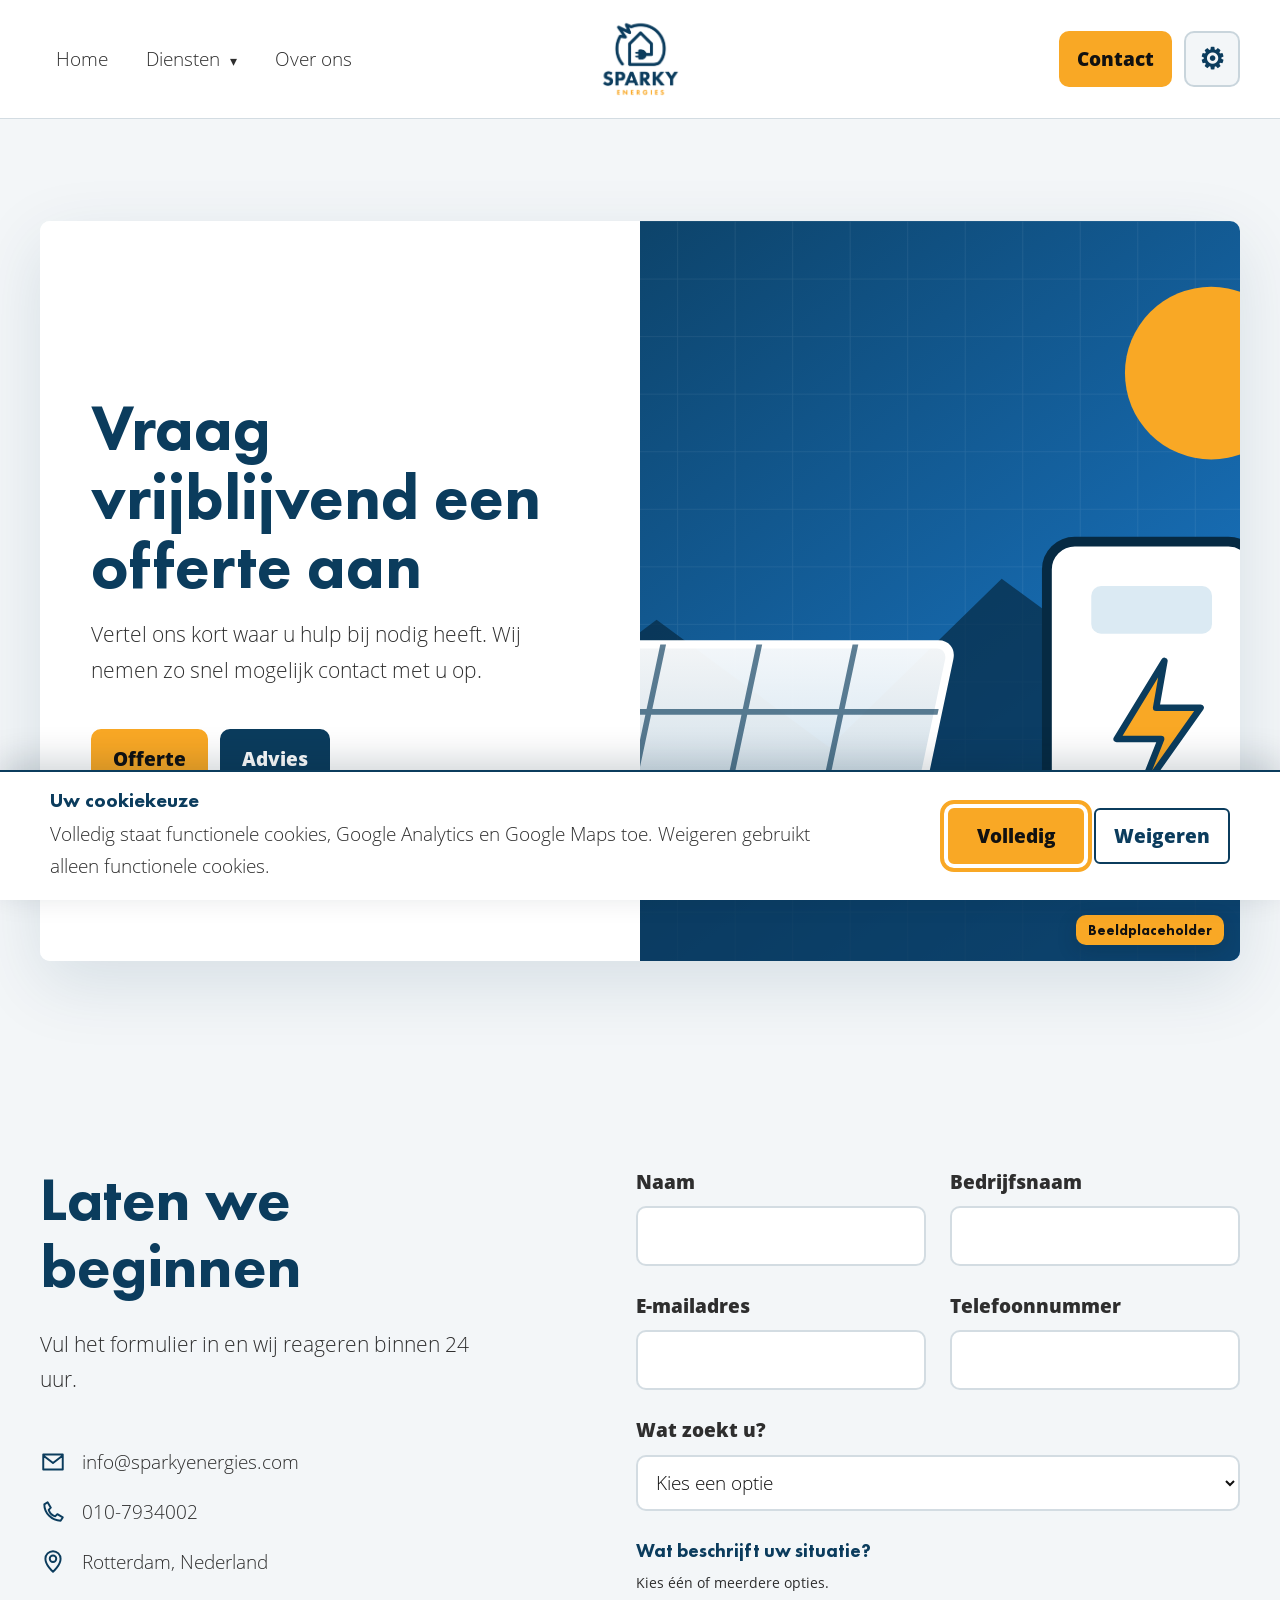
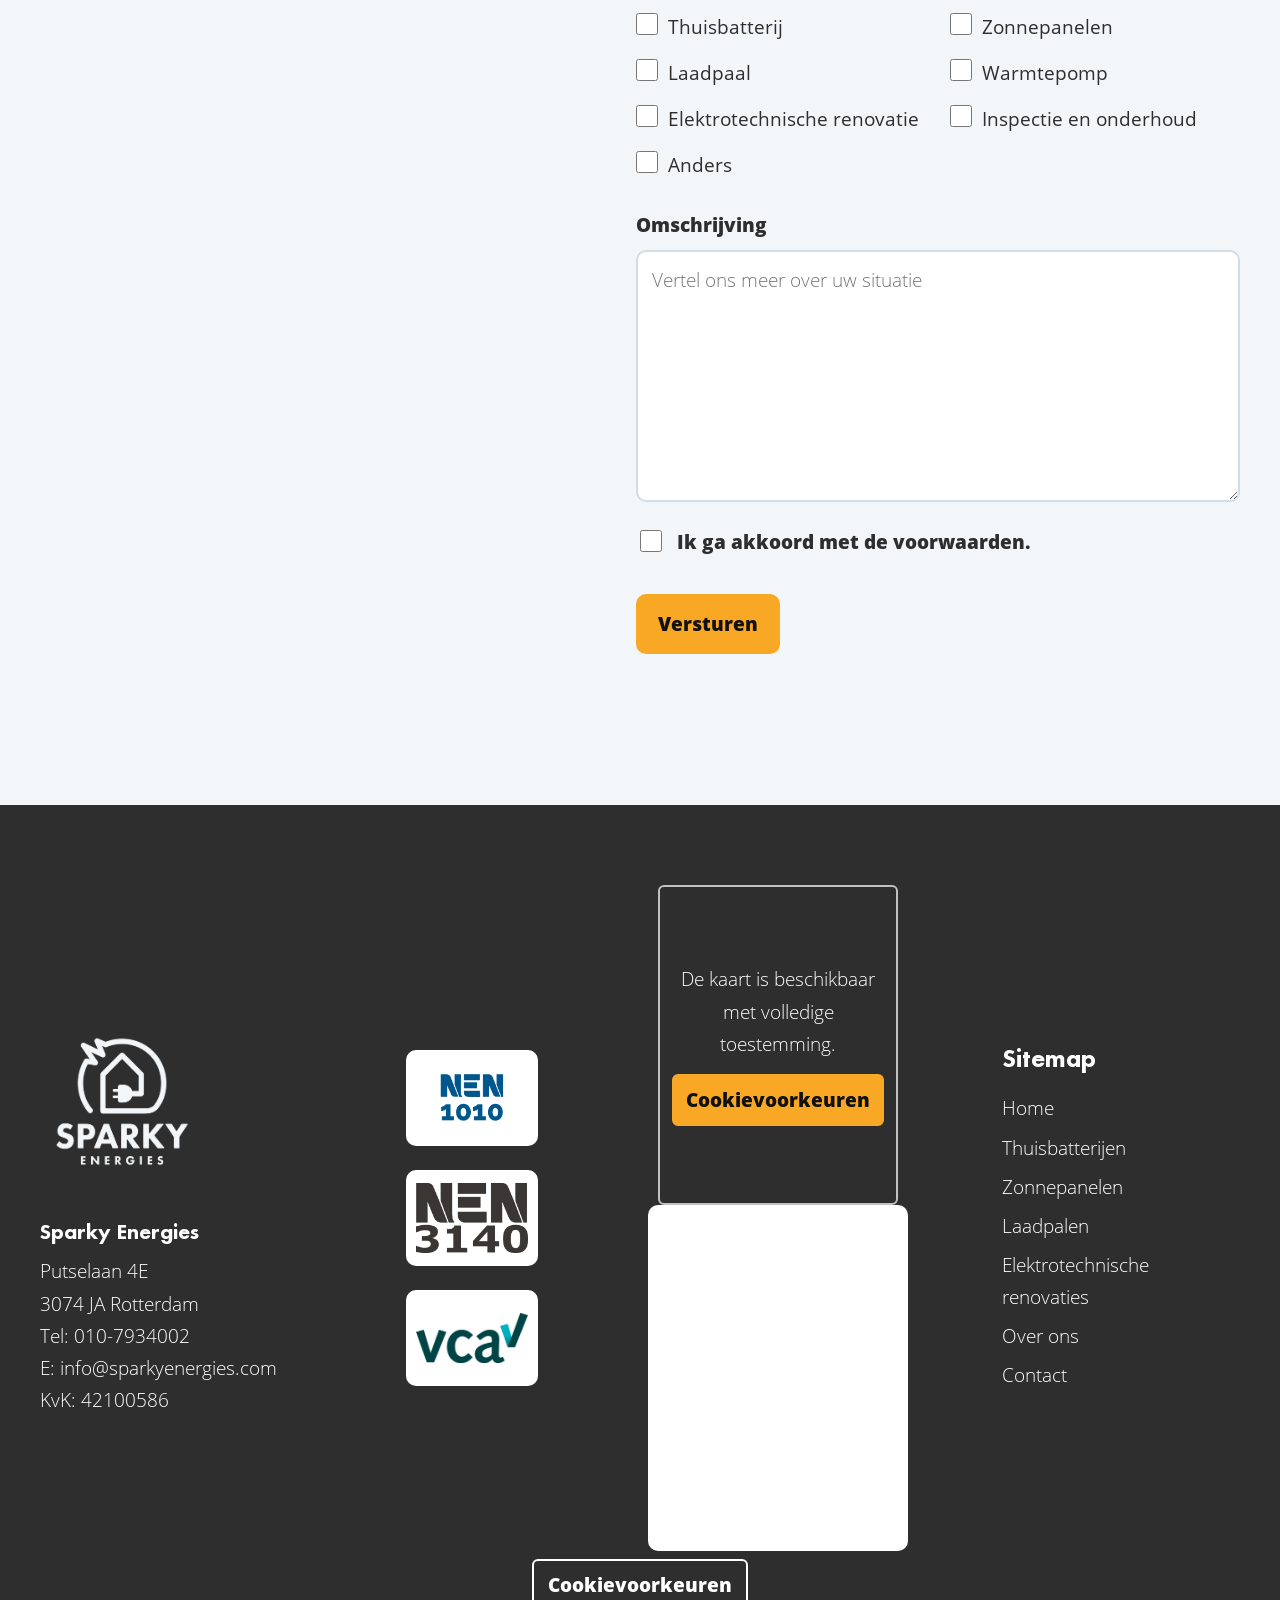
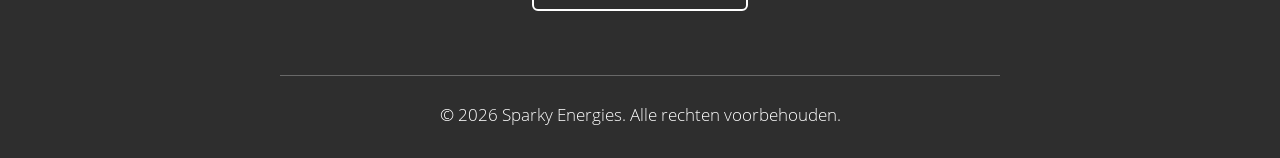
==== commit 42374412: "Add cookie consent for Google services" ====
--- a/contact.html
+++ b/contact.html
@@ -27,6 +27,7 @@
   <link rel="stylesheet" href="assets/css/styles.css" />
   <link rel="icon" type="image/png" href="assets/img/Sparky_Beeldmerk_Oranje.png" />
   <link rel="apple-touch-icon" href="assets/img/Sparky_Beeldmerk_Oranje.png" />
+  <script src="assets/js/cookie-consent.js" defer></script>
   <script type="application/ld+json">
   {
     "@context": "https://schema.org",
@@ -188,7 +189,7 @@
       </section>
       <section class="footerKolom footerLocatie" aria-labelledby="footerSectLocatieH2">
         <h2 id="footerSectLocatieH2" class="srOnly">Onze locatie</h2>
-        <iframe class="footerKaart" title="Sparky Energies aan de Putselaan 4E in Rotterdam" src="https://www.google.com/maps?q=Putselaan%204E%2C%203074%20JA%20Rotterdam&amp;output=embed" width="240" height="320" loading="lazy" referrerpolicy="no-referrer-when-downgrade" allowfullscreen></iframe>
+        <iframe class="footerKaart" title="Sparky Energies aan de Putselaan 4E in Rotterdam" data-cookie-src="https://www.google.com/maps?q=Putselaan%204E%2C%203074%20JA%20Rotterdam&amp;output=embed" width="240" height="320" loading="lazy" referrerpolicy="no-referrer-when-downgrade" allowfullscreen></iframe>
       </section>
       <section class="footerKolom footerSitemap" aria-labelledby="footerSectSitemapH2">
         <h2 id="footerSectSitemapH2">Sitemap</h2>
--- a/assets/css/styles.css
+++ b/assets/css/styles.css
@@ -1984,3 +1984,50 @@
 h3 {
   color: var(--sparkyOranje) !important;
 }
+
+/* Eenvoudige tweekeuze-laag voor functionele of volledige toestemming. */
+.cookieToestemmingLaag {
+  position: fixed;
+  z-index: 1200;
+  inset: auto 0 0;
+  padding: 18px max(20px, env(safe-area-inset-right)) max(18px, env(safe-area-inset-bottom)) max(20px, env(safe-area-inset-left));
+  border-block-start: 2px solid var(--sparkyDonkerBlauw);
+  background: #fff;
+  color: var(--sparkyDonker);
+  box-shadow: 0 -10px 32px rgba(5, 28, 45, .18);
+}
+
+.cookieToestemmingLaag[hidden] { display: none; }
+.cookieToestemmingInhoud { display: grid; width: min(1180px, 100%); margin-inline: auto; grid-template-columns: minmax(0, 1fr) auto; align-items: center; gap: 20px 32px; }
+.cookieToestemmingTekst h2 { margin: 0 0 6px; font-size: 1.25rem; }
+.cookieToestemmingTekst p { max-width: 760px; margin: 0; }
+.cookieToestemmingActies { display: grid; grid-template-columns: repeat(2, minmax(120px, 1fr)); gap: 10px; }
+.cookieToestemmingKnop,
+.cookieKaartVoorkeurenKnop,
+.cookieVoorkeurenKnop { min-height: 44px; border: 2px solid var(--sparkyDonkerBlauw); border-radius: 6px; font: inherit; font-weight: 800; cursor: pointer; }
+.cookieToestemmingKnop { min-width: 120px; padding: 10px 18px; }
+.cookieToestemmingVolledig { border-color: var(--sparkyOranje); background: var(--sparkyOranje); color: #111; }
+.cookieToestemmingWeigeren { background: #fff; color: var(--sparkyDonkerBlauw); }
+.cookieToestemmingKnop:hover,
+.cookieKaartVoorkeurenKnop:hover,
+.cookieVoorkeurenKnop:hover { filter: brightness(.88); }
+.cookieVoorkeurenKnop { display: block; margin: 8px auto 18px; padding: 8px 14px; border-color: #fff; background: transparent; color: #fff; }
+.footerKaartToestemming { display: grid; width: min(240px, 100%); min-height: 320px; place-content: center; gap: 14px; margin-inline: auto; padding: 20px; border: 2px solid rgba(255,255,255,.7); border-radius: 6px; text-align: center; }
+.footerKaartToestemming p { margin: 0; }
+.cookieKaartVoorkeurenKnop { padding: 8px 12px; border-color: var(--sparkyOranje); background: var(--sparkyOranje); color: #111; }
+
+body.hoogContrast .cookieToestemmingLaag { border-color: #fff !important; background: #000 !important; color: #fff !important; }
+body.hoogContrast .cookieToestemmingVolledig,
+body.hoogContrast .cookieKaartVoorkeurenKnop { border-color: var(--sparkyOranje) !important; background: var(--sparkyOranje) !important; color: #000 !important; }
+body.hoogContrast .cookieToestemmingWeigeren,
+body.hoogContrast .cookieVoorkeurenKnop { border-color: #fff !important; background: #000 !important; color: #fff !important; }
+body.hoogContrast .footerKaartToestemming { border-color: #fff !important; background: #000 !important; color: #fff !important; }
+body.hoogContrast .cookieToestemmingKnop:focus-visible,
+body.hoogContrast .cookieKaartVoorkeurenKnop:focus-visible,
+body.hoogContrast .cookieVoorkeurenKnop:focus-visible { outline-color: var(--sparkyOranje) !important; }
+
+@media (max-width: 767px) {
+  .cookieToestemmingInhoud { grid-template-columns: 1fr; gap: 14px; }
+  .cookieToestemmingActies { grid-template-columns: 1fr; }
+  .cookieToestemmingKnop { width: 100%; }
+}
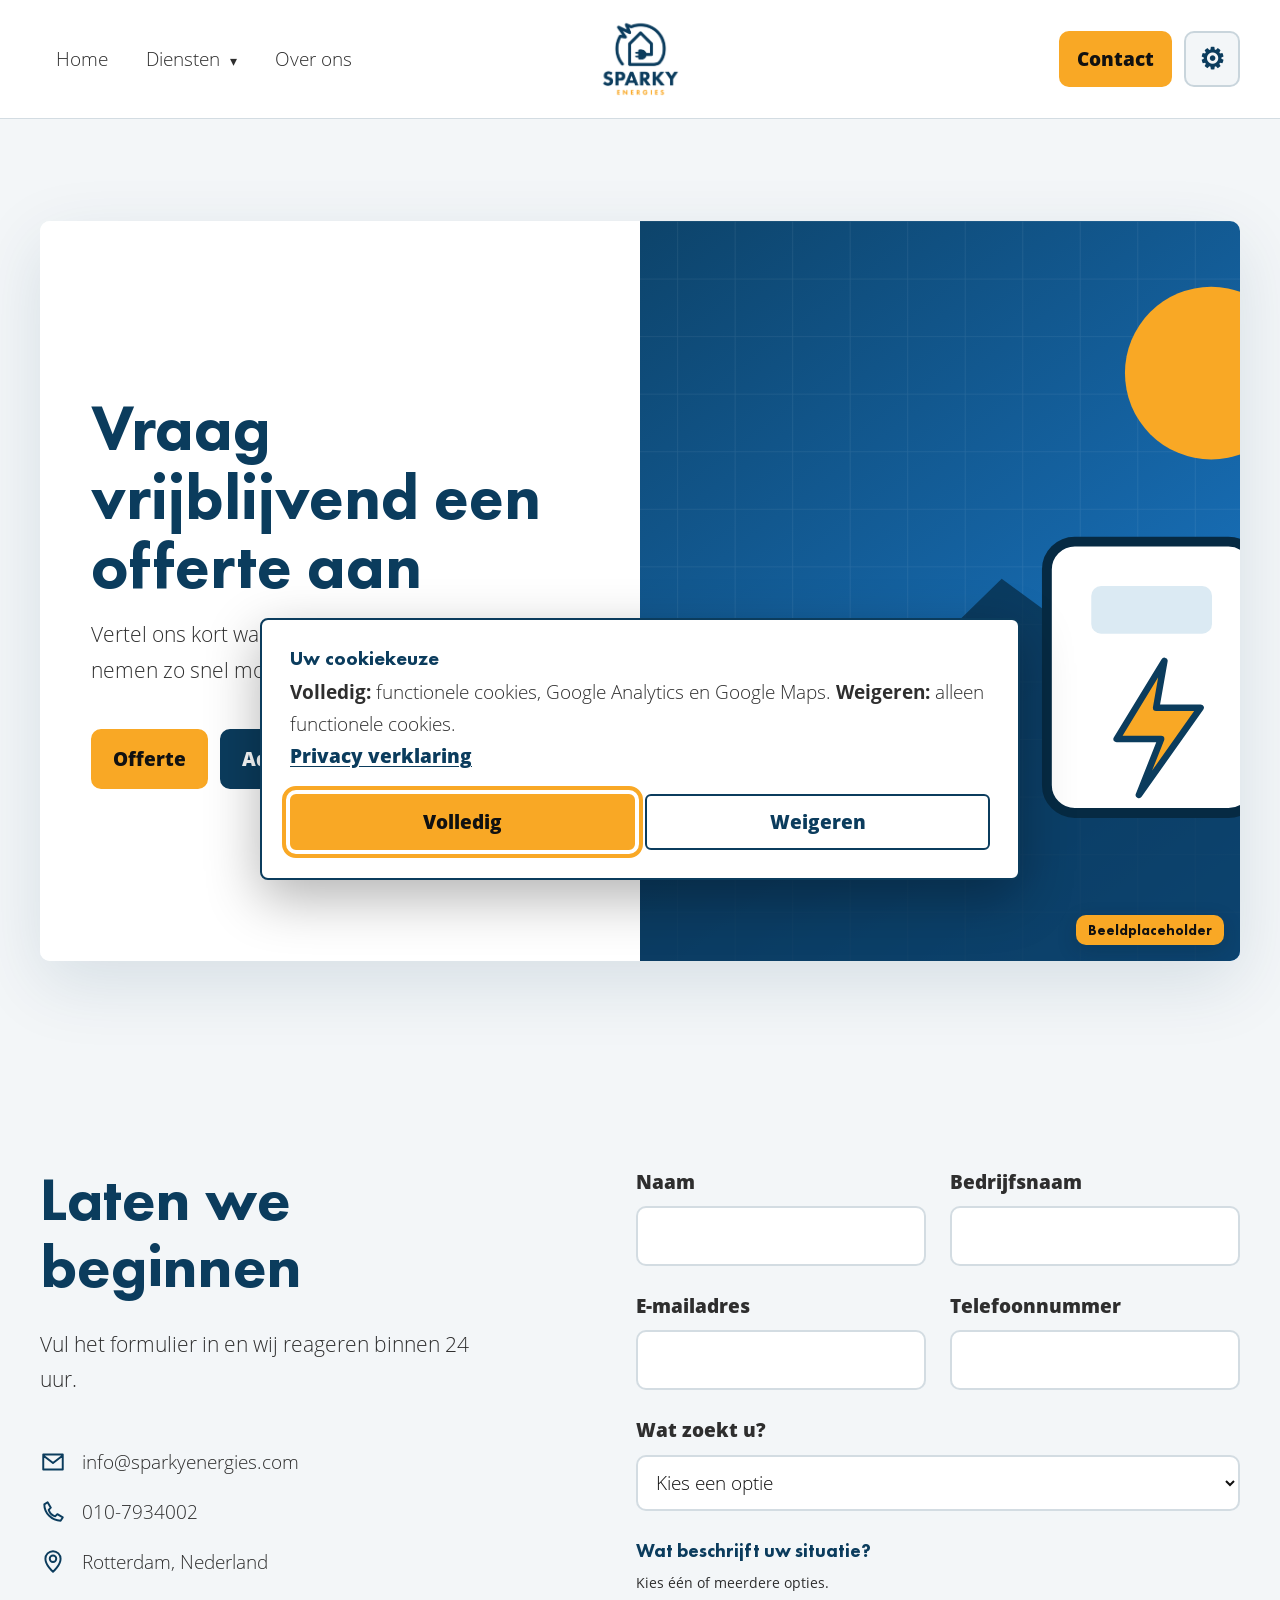
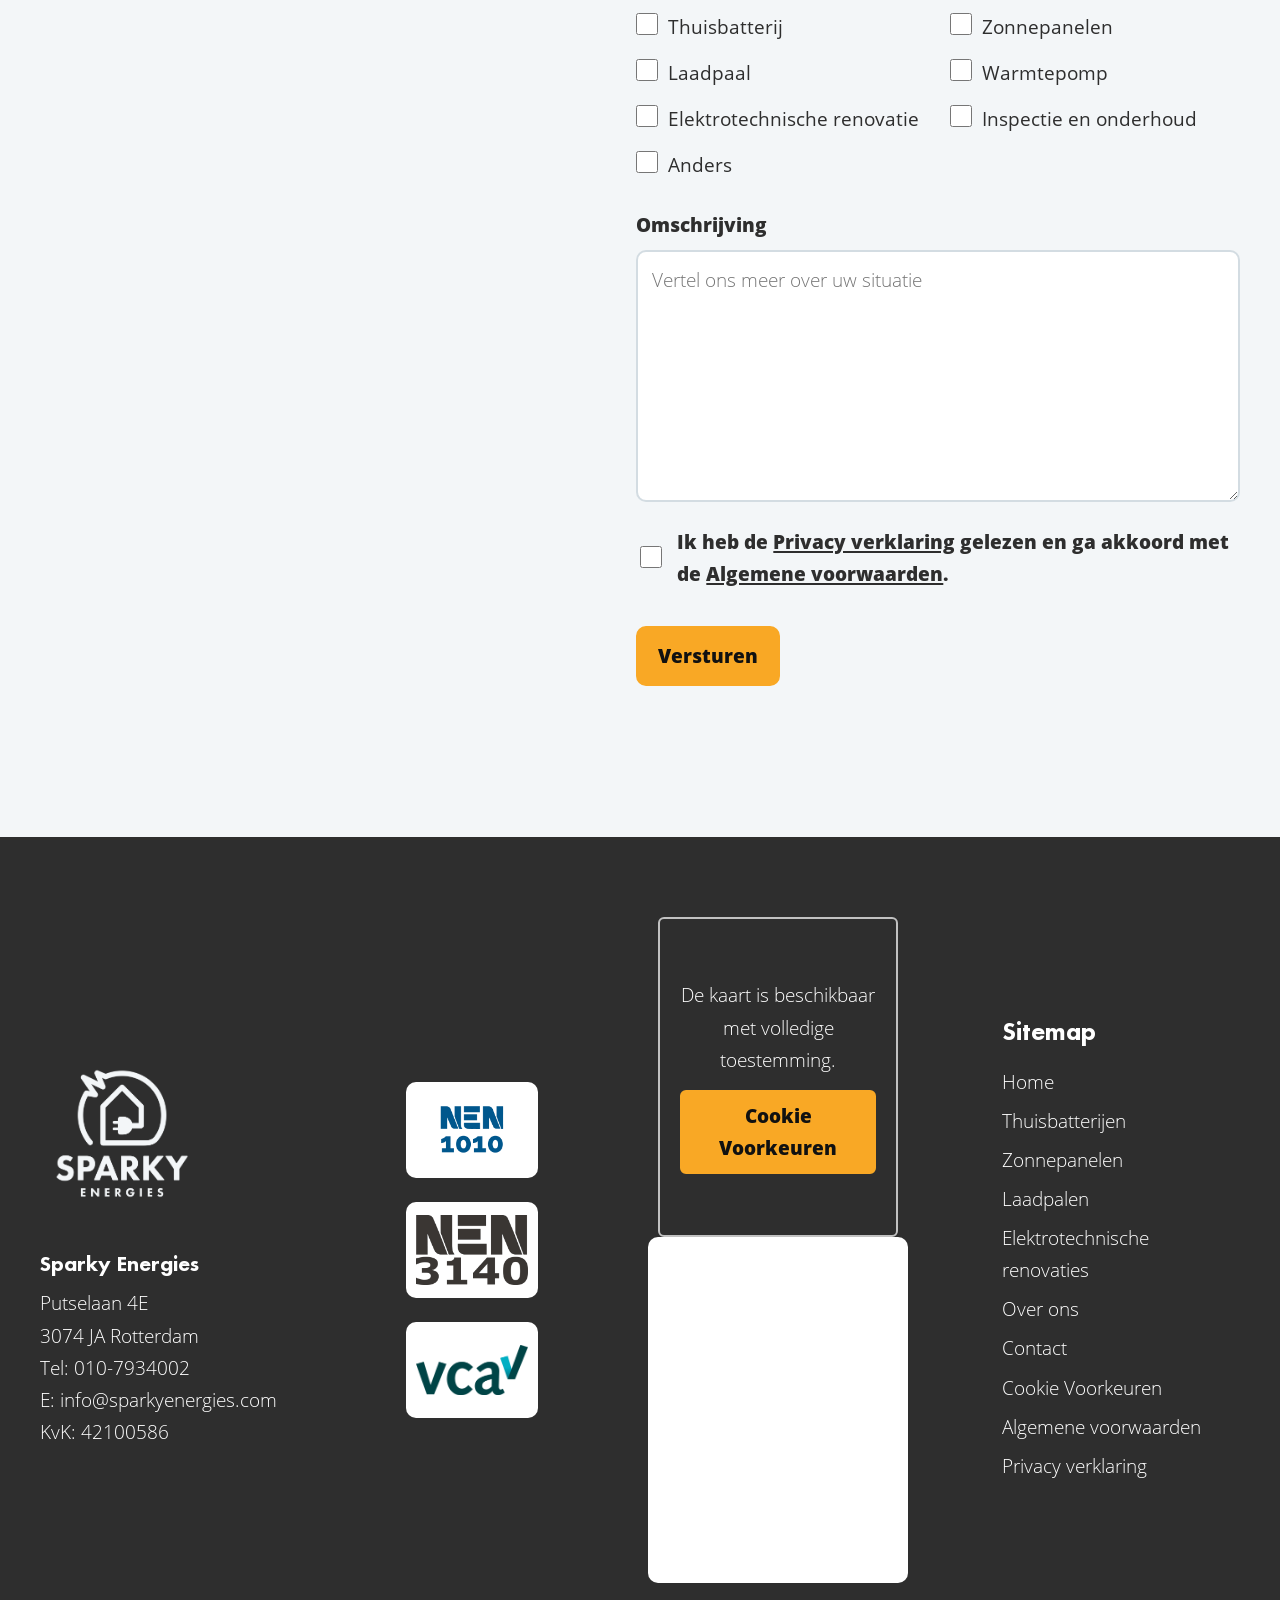
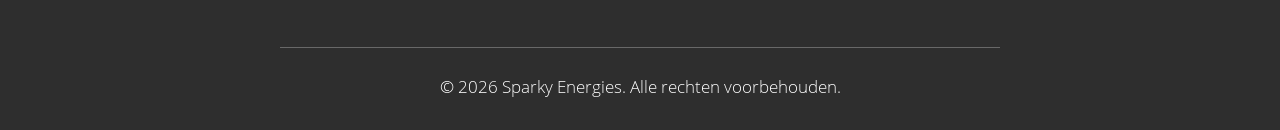
==== commit b0a2704e: "Add legal downloads and refine cookie consent" ====
--- a/contact.html
+++ b/contact.html
@@ -163,7 +163,7 @@
         </div>
       </fieldset>
       <div class="contactFormulierVeld"><label for="contactSectLatenWeBeginnenOmschrijving">Omschrijving</label><textarea id="contactSectLatenWeBeginnenOmschrijving" name="omschrijving" rows="7" placeholder="Vertel ons meer over uw situatie" required></textarea></div>
-      <label class="checkboxLabel contactVoorwaarden" for="contactSectLatenWeBeginnenAkkoord"><input id="contactSectLatenWeBeginnenAkkoord" name="akkoord" type="checkbox" required /><span>Ik ga akkoord met de voorwaarden.</span></label>
+      <label class="checkboxLabel contactVoorwaarden" for="contactSectLatenWeBeginnenAkkoord"><input id="contactSectLatenWeBeginnenAkkoord" name="akkoord" type="checkbox" required /><span>Ik heb de <a href="assets/documenten/privacy-en-cookieverklaring-sparky-energies.pdf" download="privacy-en-cookieverklaring-sparky-energies.pdf">Privacy verklaring</a> gelezen en ga akkoord met de <a href="assets/documenten/algemene-voorwaarden-sparky-energies-vof.pdf" download="algemene-voorwaarden-sparky-energies-vof.pdf">Algemene voorwaarden</a>.</span></label>
       <button id="contactSectLatenWeBeginnenBtn01Versturen" class="siteBtn siteBtnPrimary" type="submit" data-button-page="Contact" data-button-section="Laten we beginnen" data-link-type="formulier-versturen">Versturen</button>
       <p id="contactSectLatenWeBeginnenFormulierNotitie" class="formulierNotitie" aria-live="polite" hidden></p>
     </form>
@@ -193,7 +193,7 @@
       </section>
       <section class="footerKolom footerSitemap" aria-labelledby="footerSectSitemapH2">
         <h2 id="footerSectSitemapH2">Sitemap</h2>
-        <nav aria-label="Footer navigatie"><ul class="footerNavigatieLijst" role="list"><li><a href="index.html">Home</a></li><li><a href="thuisbatterijen.html">Thuisbatterijen</a></li><li><a href="zonnepanelen.html">Zonnepanelen</a></li><li><a href="laadpalen.html">Laadpalen</a></li><li><a href="elektrotechnische-renovaties.html">Elektrotechnische renovaties</a></li><li><a href="over-ons.html">Over ons</a></li><li><a href="contact.html">Contact</a></li></ul></nav>
+        <nav aria-label="Footer navigatie"><ul class="footerNavigatieLijst" role="list"><li><a href="index.html">Home</a></li><li><a href="thuisbatterijen.html">Thuisbatterijen</a></li><li><a href="zonnepanelen.html">Zonnepanelen</a></li><li><a href="laadpalen.html">Laadpalen</a></li><li><a href="elektrotechnische-renovaties.html">Elektrotechnische renovaties</a></li><li><a href="over-ons.html">Over ons</a></li><li><a href="contact.html">Contact</a></li><li><a href="assets/documenten/algemene-voorwaarden-sparky-energies-vof.pdf" data-terms-download download="algemene-voorwaarden-sparky-energies-vof.pdf">Algemene voorwaarden</a></li><li><a href="assets/documenten/privacy-en-cookieverklaring-sparky-energies.pdf" data-privacy-download download="privacy-en-cookieverklaring-sparky-energies.pdf">Privacy verklaring</a></li></ul></nav>
       </section>
     </div>
     <p class="footerCopyright">© 2026 Sparky Energies. Alle rechten voorbehouden.</p>
--- a/assets/css/styles.css
+++ b/assets/css/styles.css
@@ -909,6 +909,8 @@
 .checkboxLabel input { width: 22px; min-height: 22px; margin-top: 5px; flex: none; }
 .formulierHoneypot { position: absolute !important; inset-inline-start: -10000px !important; width: 1px !important; height: 1px !important; overflow: hidden !important; opacity: 0 !important; pointer-events: none !important; }
 .formulierNotitie, .berekeningResultaat, .privacyNotitie { padding: 14px 16px; border-inline-start: 5px solid var(--sparkyOranje); background: #fff7e0; color: #3d2a00; border-radius: 12px; }
+.privacyNotitie a,
+.contactVoorwaarden a { color: inherit; font-weight: 800; text-decoration-thickness: 2px; text-underline-offset: 2px; }
 .formulierNotitie[data-status="success"] { border-inline-start-color: #18864b; background: #edf9f2; color: #0d4b2a; text-align: center; }
 .formulierNotitie[data-status="success"]::after { content: "✓"; display: grid; width: 48px; height: 48px; margin: 14px auto 0; place-items: center; border-radius: 50%; background: #18864b; color: #fff; font-family: Arial, sans-serif; font-size: 2rem; font-weight: 800; line-height: 1; }
 .formulierNotitie[data-status="error"] { border-inline-start-color: #b42318; background: #fff0ee; color: #721c14; }
@@ -1986,48 +1988,48 @@
 }
 
 /* Eenvoudige tweekeuze-laag voor functionele of volledige toestemming. */
+body.cookieKeuzeOpen > :not(.cookieToestemmingLaag):not(script) { pointer-events: none; user-select: none; }
 .cookieToestemmingLaag {
   position: fixed;
   z-index: 1200;
-  inset: auto 0 0;
-  padding: 18px max(20px, env(safe-area-inset-right)) max(18px, env(safe-area-inset-bottom)) max(20px, env(safe-area-inset-left));
-  border-block-start: 2px solid var(--sparkyDonkerBlauw);
-  background: #fff;
-  color: var(--sparkyDonker);
-  box-shadow: 0 -10px 32px rgba(5, 28, 45, .18);
+  inset: 0;
+  display: flex;
+  align-items: flex-end;
+  justify-content: center;
+  padding: max(20px, env(safe-area-inset-top)) max(20px, env(safe-area-inset-right)) max(20px, env(safe-area-inset-bottom)) max(20px, env(safe-area-inset-left));
+  background: transparent;
+  pointer-events: none;
 }
 
 .cookieToestemmingLaag[hidden] { display: none; }
-.cookieToestemmingInhoud { display: grid; width: min(1180px, 100%); margin-inline: auto; grid-template-columns: minmax(0, 1fr) auto; align-items: center; gap: 20px 32px; }
+.cookieToestemmingInhoud { display: grid; width: min(760px, 100%); max-height: calc(100dvh - 40px); margin: 0; overflow-y: auto; grid-template-columns: minmax(0, 1fr); gap: 22px; padding: 28px; border: 2px solid var(--sparkyDonkerBlauw); border-radius: 8px; background: #fff; color: var(--sparkyDonker); box-shadow: 0 18px 54px rgba(0, 0, 0, .3); pointer-events: auto; }
 .cookieToestemmingTekst h2 { margin: 0 0 6px; font-size: 1.25rem; }
 .cookieToestemmingTekst p { max-width: 760px; margin: 0; }
+.cookiePrivacyLink { width: fit-content; color: var(--sparkyDonkerBlauw); font-weight: 800; text-underline-offset: 3px; }
 .cookieToestemmingActies { display: grid; grid-template-columns: repeat(2, minmax(120px, 1fr)); gap: 10px; }
 .cookieToestemmingKnop,
-.cookieKaartVoorkeurenKnop,
-.cookieVoorkeurenKnop { min-height: 44px; border: 2px solid var(--sparkyDonkerBlauw); border-radius: 6px; font: inherit; font-weight: 800; cursor: pointer; }
+.cookieKaartVoorkeurenKnop { min-height: 44px; border: 2px solid var(--sparkyDonkerBlauw); border-radius: 6px; font: inherit; font-weight: 800; cursor: pointer; }
 .cookieToestemmingKnop { min-width: 120px; padding: 10px 18px; }
 .cookieToestemmingVolledig { border-color: var(--sparkyOranje); background: var(--sparkyOranje); color: #111; }
 .cookieToestemmingWeigeren { background: #fff; color: var(--sparkyDonkerBlauw); }
 .cookieToestemmingKnop:hover,
-.cookieKaartVoorkeurenKnop:hover,
-.cookieVoorkeurenKnop:hover { filter: brightness(.88); }
-.cookieVoorkeurenKnop { display: block; margin: 8px auto 18px; padding: 8px 14px; border-color: #fff; background: transparent; color: #fff; }
+.cookieKaartVoorkeurenKnop:hover { filter: brightness(.88); }
 .footerKaartToestemming { display: grid; width: min(240px, 100%); min-height: 320px; place-content: center; gap: 14px; margin-inline: auto; padding: 20px; border: 2px solid rgba(255,255,255,.7); border-radius: 6px; text-align: center; }
 .footerKaartToestemming p { margin: 0; }
 .cookieKaartVoorkeurenKnop { padding: 8px 12px; border-color: var(--sparkyOranje); background: var(--sparkyOranje); color: #111; }
 
-body.hoogContrast .cookieToestemmingLaag { border-color: #fff !important; background: #000 !important; color: #fff !important; }
+body.hoogContrast .cookieToestemmingLaag { background: transparent !important; }
+body.hoogContrast .cookieToestemmingInhoud { border-color: #fff !important; background: #000 !important; color: #fff !important; }
+body.hoogContrast .cookiePrivacyLink { color: var(--sparkyOranje) !important; }
 body.hoogContrast .cookieToestemmingVolledig,
 body.hoogContrast .cookieKaartVoorkeurenKnop { border-color: var(--sparkyOranje) !important; background: var(--sparkyOranje) !important; color: #000 !important; }
-body.hoogContrast .cookieToestemmingWeigeren,
-body.hoogContrast .cookieVoorkeurenKnop { border-color: #fff !important; background: #000 !important; color: #fff !important; }
+body.hoogContrast .cookieToestemmingWeigeren { border-color: #fff !important; background: #000 !important; color: #fff !important; }
 body.hoogContrast .footerKaartToestemming { border-color: #fff !important; background: #000 !important; color: #fff !important; }
 body.hoogContrast .cookieToestemmingKnop:focus-visible,
-body.hoogContrast .cookieKaartVoorkeurenKnop:focus-visible,
-body.hoogContrast .cookieVoorkeurenKnop:focus-visible { outline-color: var(--sparkyOranje) !important; }
+body.hoogContrast .cookieKaartVoorkeurenKnop:focus-visible { outline-color: var(--sparkyOranje) !important; }
 
 @media (max-width: 767px) {
-  .cookieToestemmingInhoud { grid-template-columns: 1fr; gap: 14px; }
+  .cookieToestemmingInhoud { gap: 18px; padding: 22px 18px; }
   .cookieToestemmingActies { grid-template-columns: 1fr; }
   .cookieToestemmingKnop { width: 100%; }
 }
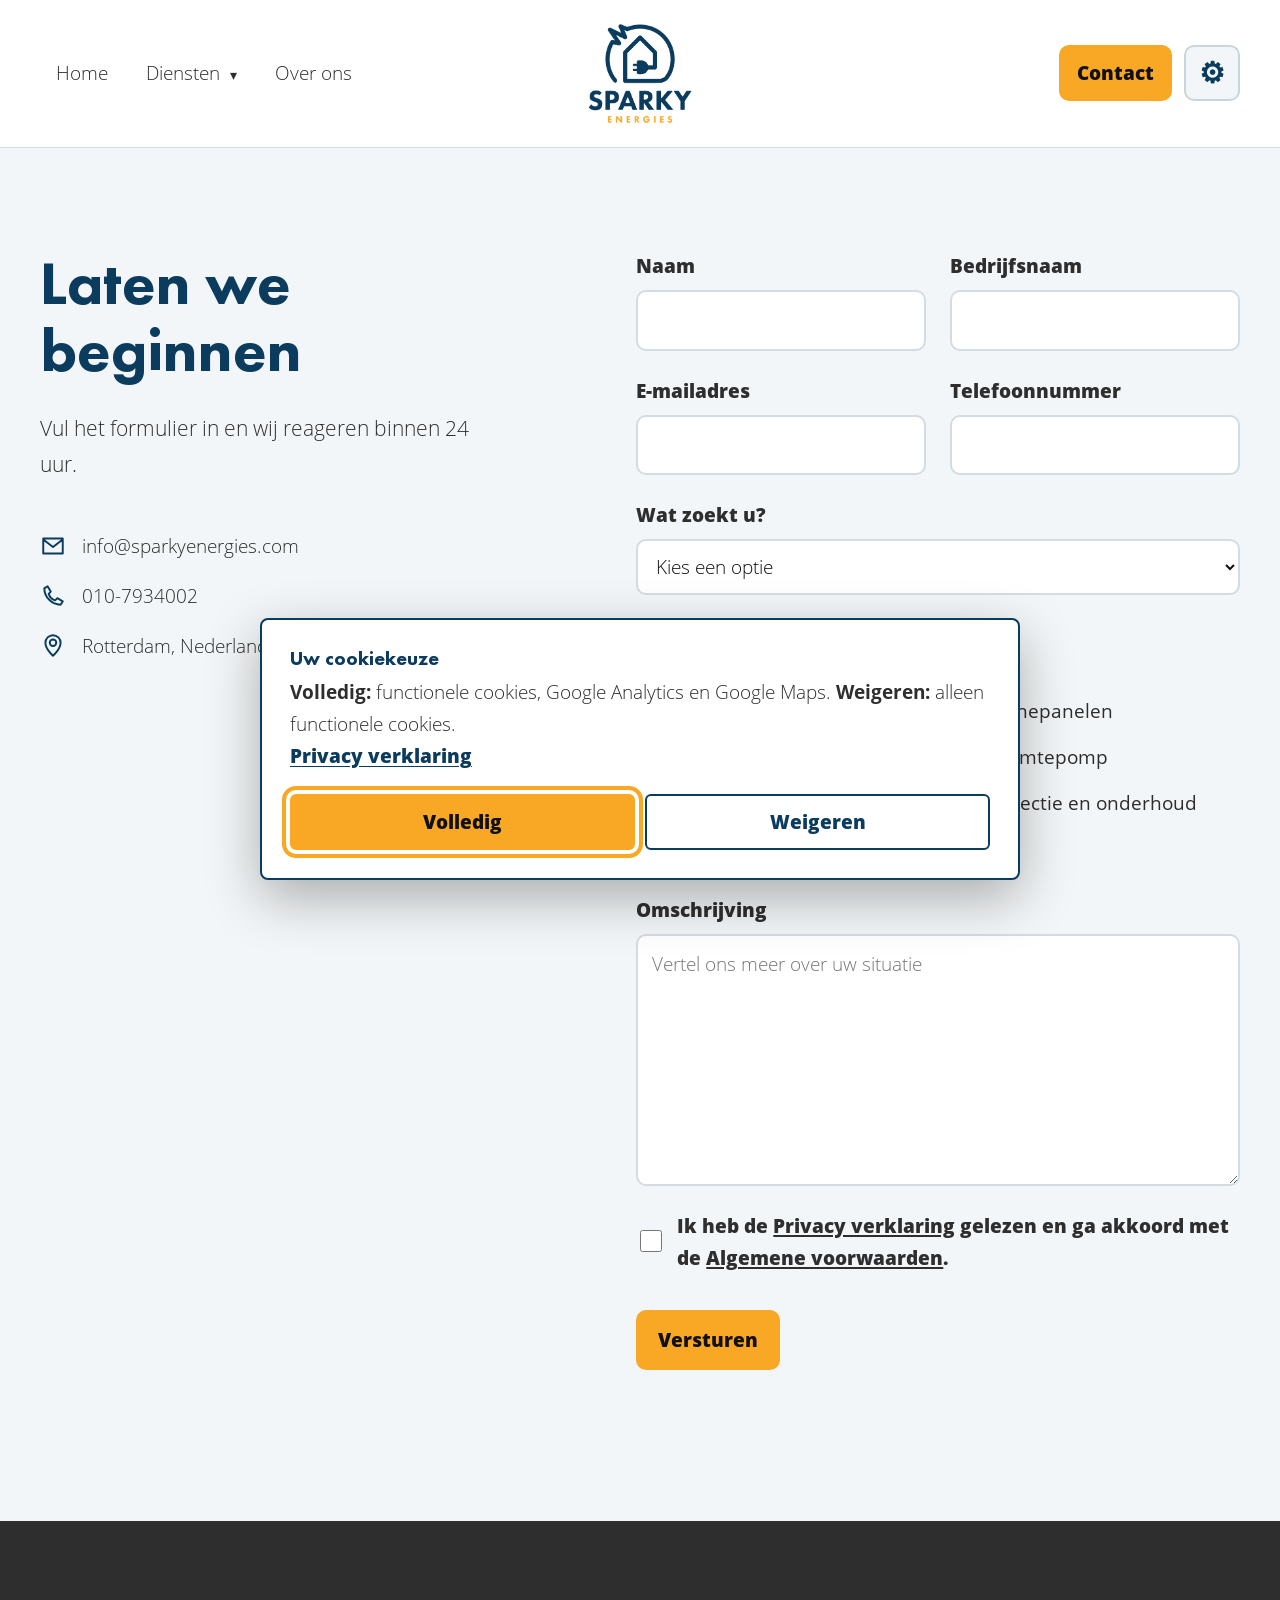
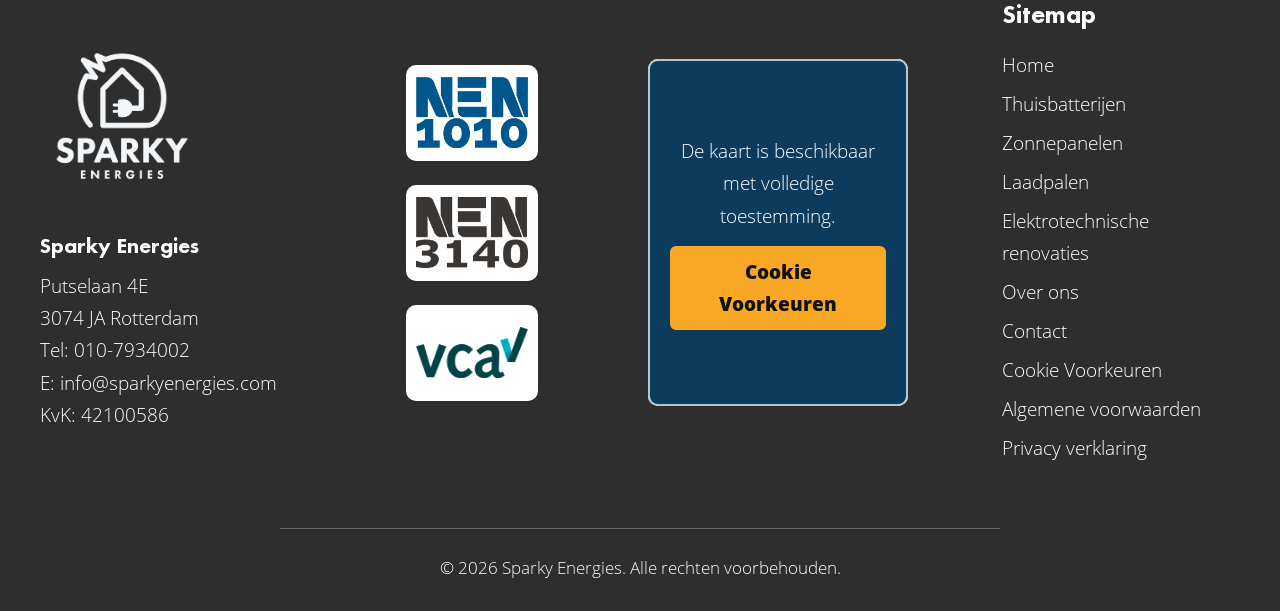
==== commit 7e1e9d28: "Fix responsive layouts and card styling" ====
--- a/contact.html
+++ b/contact.html
@@ -2,6 +2,29 @@
 <html lang="nl">
 <head>
   <meta charset="utf-8" />
+  <!-- Google tag (gtag.js) -->
+  <script>
+    window.dataLayer = window.dataLayer || [];
+    function gtag(){dataLayer.push(arguments);}
+    (function () {
+      var storedConsent = null;
+      try {
+        storedConsent = window.localStorage.getItem('sparky-cookie-toestemming');
+      } catch (error) {}
+      var consentState = storedConsent === 'volledig' ? 'granted' : 'denied';
+      gtag('consent', 'default', {
+        ad_storage: consentState,
+        analytics_storage: consentState,
+        ad_user_data: consentState,
+        ad_personalization: consentState,
+        wait_for_update: 500
+      });
+      window['ga-disable-G-B8QNYQR8CY'] = consentState !== 'granted';
+    })();
+    gtag('js', new Date());
+    gtag('config', 'G-B8QNYQR8CY');
+  </script>
+  <script id="googleAnalyticsTag" data-google-tag-id="GT-PL9T2DJM" async src="https://www.googletagmanager.com/gtag/js?id=G-B8QNYQR8CY"></script>
   <meta name="viewport" content="width=device-width, initial-scale=1" />
   <title>Contact en offerte | Sparky Energies Rotterdam</title>
   <meta name="description" content="Vraag vrijblijvend een offerte aan of neem contact op met Sparky Energies voor zonnepanelen, thuisbatterijen, laadpalen en elektrotechnische renovaties." />
@@ -105,7 +128,7 @@
   </nav>
 </header>
 <main id="mainContent" class="mainContent" tabindex="-1">
-<section id="contactSectVraagVrijblijvendEenOfferteAan" class="siteSectie contactSectVraagVrijblijvendEenOfferteAan layoutSplitCard" data-page="Contact" data-page-number="7" data-section-number="1" data-section-title="Vraag vrijblijvend een offerte aan" aria-labelledby="contactSectVraagVrijblijvendEenOfferteAanH1">
+<!-- <section id="contactSectVraagVrijblijvendEenOfferteAan" class="siteSectie contactSectVraagVrijblijvendEenOfferteAan layoutSplitCard" data-page="Contact" data-page-number="7" data-section-number="1" data-section-title="Vraag vrijblijvend een offerte aan" aria-labelledby="contactSectVraagVrijblijvendEenOfferteAanH1">
   <article class="contactSplitKaart contactHeroSplitKaart">
     <div class="contactSplitKaartInhoud">
       <header class="sectieKop contactSectVraagVrijblijvendEenOfferteAanKop">
@@ -122,13 +145,13 @@
       <figcaption class="contactSectieMediaLabel">Beeldplaceholder</figcaption>
     </figure>
   </article>
-</section>
+</section> -->
 
-<section id="contactSectLatenWeBeginnen" class="siteSectie contactSectLatenWeBeginnen layoutContactOfferte" data-page="Contact" data-page-number="7" data-section-number="2" data-section-title="Laten we beginnen" aria-labelledby="contactSectLatenWeBeginnenH2">
+<section id="contactSectLatenWeBeginnen" class="siteSectie contactSectLatenWeBeginnen layoutContactOfferte" data-page="Contact" data-page-number="7" data-section-number="1" data-section-title="Laten we beginnen" aria-labelledby="contactSectLatenWeBeginnenH1">
   <div class="contactOfferteGrid">
     <div class="contactOfferteIntro">
       <header class="sectieKop contactSectLatenWeBeginnenKop">
-        <h2 id="contactSectLatenWeBeginnenH2" class="sectieTitel">Laten we beginnen</h2>
+        <h1 id="contactSectLatenWeBeginnenH1" class="sectieTitel">Laten we beginnen</h1>
         <p id="contactSectLatenWeBeginnenP01" class="sectieIntro">Vul het formulier in en wij reageren binnen 24 uur.</p>
       </header>
       <address class="contactOfferteGegevens" aria-label="Directe contactgegevens">
@@ -182,7 +205,7 @@
       <section class="footerKolom footerCertificeringen" aria-labelledby="footerSectCertificeringenH2">
         <h2 id="footerSectCertificeringenH2" class="srOnly">Normen en certificering</h2>
         <ul class="footerCertificeringLijst" role="list">
-          <li><img class="footerCertificeringLogo" src="assets/img/logo-nen-1010.png" alt="NEN 1010" width="512" height="512" loading="lazy" decoding="async" /></li>
+          <li><img class="footerCertificeringLogo" src="assets/img/logo-nen-10101.png" alt="NEN 1010" width="420" height="267" loading="lazy" decoding="async" /></li>
           <li><img class="footerCertificeringLogo" src="assets/img/nen-31401.png" alt="NEN 3140" width="747" height="472" loading="lazy" decoding="async" /></li>
           <li><img class="footerCertificeringLogo" src="assets/img/vca-logo-transparant.png" alt="VCA" width="1000" height="451" loading="lazy" decoding="async" /></li>
         </ul>
--- a/assets/css/styles.css
+++ b/assets/css/styles.css
@@ -194,7 +194,7 @@
 .primaireNavigatieSubmenu.isOpen {
   display: grid;
 }
-@media (min-width: 1024px) {
+@media (min-width: 1024px) and (hover: hover) and (pointer: fine) {
   .primaireNavigatieLijst { display: flex; align-items: center; justify-content: flex-start; flex-wrap: wrap; }
   .primaireNavigatieLijst a,
   .primaireNavigatieLijst button {
@@ -222,7 +222,7 @@
     text-align: left;
   }
 }
-@media (max-width: 1023px) {
+@media (max-width: 1023px), (hover: none) and (pointer: coarse) {
   .navigatieMenuKnop { width: 52px; min-width: 52px; min-height: 52px; padding: 0; }
   .primaireNavigatieLijst { width: 100%; }
   .primaireNavigatieSubmenu {
@@ -280,7 +280,7 @@
 body.hoogContrast .hoofdNavigatieContact { border-color: #000; background: var(--sparkyOranje); color: #000; }
 body.hoogContrast .hoofdNavigatieContact:hover,
 body.hoogContrast .hoofdNavigatieContact:focus-visible { background: var(--sparkyOranje); color: #000; filter: brightness(1.08); }
-@media (max-width: 1023px) {
+@media (max-width: 1023px), (hover: none) and (pointer: coarse) {
   .toegankelijkheidSubmenu { position: absolute; inset-inline-end: 0; width: min(220px, calc(100vw - 32px)); }
 }
 @media (max-width: 380px) {
@@ -360,31 +360,16 @@
 .overOnsSectRotterdamseMentaliteitLandelijkeServiceKop .sectieIntro { max-width: none; margin: 0; }
 .overOnsSectRotterdamseMentaliteitLandelijkeServiceKop .sectieTitel { text-wrap: balance; }
 .overOnsSectRotterdamseMentaliteitLandelijkeServiceKop .sectieIntro { max-width: 62ch; }
-.overOnsSectRotterdamseMentaliteitLandelijkeServiceLijst { display: grid; grid-template-columns: minmax(0, 1fr); gap: clamp(34px, 5vw, 64px) clamp(24px, 3vw, 40px); margin: clamp(44px, 7vw, 80px) 0 0; padding: 0; list-style: none; }
-.overOnsSectRotterdamseMentaliteitLandelijkeServiceLijst > li { min-width: 0; }
-.overOnsSectRotterdamseMentaliteitLandelijkeServiceKaart { height: 100%; padding: 0; border: 0; border-radius: 0; background: transparent; box-shadow: none; }
-.overOnsSectRotterdamseMentaliteitLandelijkeServiceKaart h3 { max-width: 22ch; font-size: clamp(1.25rem, 1.08rem + .7vw, 1.75rem); line-height: 1.2; }
-.overOnsSectRotterdamseMentaliteitLandelijkeServiceKaart p { max-width: 38ch; margin-block-start: clamp(12px, 2vw, 16px); }
-body.hoogContrast .overOnsSectRotterdamseMentaliteitLandelijkeService,
-body.hoogContrast .overOnsSectRotterdamseMentaliteitLandelijkeServiceKaart { border: 0; background: transparent; box-shadow: none; }
+body.hoogContrast .overOnsSectRotterdamseMentaliteitLandelijkeService { border: 0; background: transparent; box-shadow: none; }
 body.hoogContrast .overOnsAchtergrondSectieVolledigeBreedte::after { display: none; }
 body.hoogContrast .overOnsAchtergrondSectieVolledigeBreedte .overOnsHeroAchtergrond { background: #000; }
 body.hoogContrast .overOnsAchtergrondSectieVolledigeBreedte .overOnsHeroAchtergrondAfbeelding { filter: grayscale(1) contrast(1.35) brightness(.5); }
 body.hoogContrast .overOnsAchtergrondSectieVolledigeBreedte .sectieTitel,
-body.hoogContrast .overOnsAchtergrondSectieVolledigeBreedte .sectieIntro,
-body.hoogContrast .overOnsAchtergrondSectieVolledigeBreedte .overOnsSectRotterdamseMentaliteitLandelijkeServiceKaart h3,
-body.hoogContrast .overOnsAchtergrondSectieVolledigeBreedte .overOnsSectRotterdamseMentaliteitLandelijkeServiceKaart p { color: #fff; text-shadow: 0 2px 8px rgba(0, 0, 0, .9); }
-@media (min-width: 600px) {
-  .overOnsSectRotterdamseMentaliteitLandelijkeServiceLijst { grid-template-columns: repeat(2, minmax(0, 1fr)); }
-}
+body.hoogContrast .overOnsAchtergrondSectieVolledigeBreedte .sectieIntro { color: #fff; text-shadow: 0 2px 8px rgba(0, 0, 0, .9); }
 @media (min-width: 768px) {
   .overOnsSectRotterdamseMentaliteitLandelijkeServiceKop { grid-template-columns: repeat(2, minmax(0, 1fr)); column-gap: clamp(48px, 8vw, 96px); }
 }
-@media (min-width: 1024px) {
-  .overOnsSectRotterdamseMentaliteitLandelijkeServiceLijst { grid-template-columns: repeat(4, minmax(0, 1fr)); }
-}
-body.tekstGroot .overOnsSectRotterdamseMentaliteitLandelijkeServiceKop,
-body.tekstGroot .overOnsSectRotterdamseMentaliteitLandelijkeServiceLijst { grid-template-columns: minmax(0, 1fr); }
+body.tekstGroot .overOnsSectRotterdamseMentaliteitLandelijkeServiceKop { grid-template-columns: minmax(0, 1fr); }
 .overOnsSectWatWijDoenKop { width: min(720px, 100%); max-width: none; margin-inline: auto; text-align: center; }
 .overOnsSectWatWijDoenKop .sectieTitel,
 .overOnsSectWatWijDoenKop .sectieIntro { max-width: none; margin-inline: auto; }
@@ -412,7 +397,7 @@
 @media (min-width: 600px) {
   .overOnsSectWatWijDoenLijst { grid-template-columns: repeat(2, minmax(0, 1fr)); }
 }
-@media (min-width: 1024px) {
+@media (min-width: 1024px) and (hover: hover) and (pointer: fine) {
   .overOnsSectWatWijDoenLijst { grid-template-columns: repeat(4, minmax(0, 1fr)); }
 }
 body.tekstGroot .overOnsSectWatWijDoenLijst { grid-template-columns: minmax(0, 1fr); }
@@ -454,22 +439,25 @@
   .homeHeroReferentieGrid .sectionActies { justify-content: flex-start; }
 }
 @supports (clip-path: inset(0 0 0 50%)) {
-  @media (min-width: 1024px) and (prefers-reduced-motion: no-preference) {
+  @media (min-width: 1024px) and (min-height: 700px) and (hover: hover) and (pointer: fine) and (prefers-reduced-motion: no-preference) {
     body:not(.tekstGroot) .homeHeroReferentieGrid.isScrollAfbeeldingActief { position: relative; isolation: isolate; overflow: visible; }
     body:not(.tekstGroot) .homeHeroReferentieGrid.isScrollAfbeeldingActief .homeHeroScrollInhoud { position: relative; z-index: 1; grid-column: 1; grid-row: 1; }
     body:not(.tekstGroot) .homeHeroReferentieGrid.isScrollAfbeeldingActief .homeHeroScrollMedia { position: absolute; z-index: 2; grid-column: 1 / -1; grid-row: 1; inset-block: 0; inset-inline-start: var(--scroll-volledige-breedte-offset-links, 0); width: var(--scroll-volledige-breedte, 100%); height: 100%; min-height: 100%; border-radius: 0; clip-path: inset(0 var(--scroll-afbeelding-inset-rechts, 50%) 0 var(--scroll-afbeelding-inset-links, 0) round var(--scroll-afbeelding-radius, 10px)); will-change: clip-path; }
   }
 }
-.homeSectGecertificeerdeInstallateursMetVakmanschapKaarten.layoutFeatures { padding-block-start: var(--sectieRuimte); }
+.kenmerkKaartenSectie.layoutFeatures { padding-block-start: var(--sectieRuimte); }
+.kenmerkKaartenSectie .kenmerkKaartLijstTweeKolommen { grid-template-columns: repeat(2, minmax(0, 1fr)); }
 @media (max-width: 767px) {
-  .homeSectGecertificeerdeInstallateursMetVakmanschapKaarten .homeSectGecertificeerdeInstallateursMetVakmanschapLijst { grid-template-columns: repeat(2, minmax(0, 1fr)); grid-auto-rows: auto; gap: clamp(10px, 3vw, 16px); margin-block-start: 24px; }
-  .homeSectGecertificeerdeInstallateursMetVakmanschapLijst > .kaartLijstItem { height: auto; min-height: 0; aspect-ratio: 1; overflow: hidden; }
-  .homeSectGecertificeerdeInstallateursMetVakmanschapKaart { display: flex; min-width: 0; flex-direction: column; justify-content: center; padding: clamp(9px, 3.2vw, 16px); }
-  .homeSectGecertificeerdeInstallateursMetVakmanschapKaart h3 { font-size: clamp(.8rem, 3.6vw, 1.05rem); line-height: 1.14; overflow-wrap: anywhere; text-wrap: balance; }
-  .homeSectGecertificeerdeInstallateursMetVakmanschapKaart p { margin-block-start: clamp(6px, 1.8vw, 9px); font-size: clamp(.67rem, 2.75vw, .84rem); line-height: 1.28; overflow-wrap: anywhere; }
-  body.tekstGroot .homeSectGecertificeerdeInstallateursMetVakmanschapLijst > .kaartLijstItem { aspect-ratio: auto; min-height: calc((100vw - 58px) / 2); }
-  body.tekstGroot .homeSectGecertificeerdeInstallateursMetVakmanschapKaart h3,
-  body.tekstGroot .homeSectGecertificeerdeInstallateursMetVakmanschapKaart p { font-size: inherit; }
+  .kenmerkKaartenSectie .kenmerkKaartLijst { grid-template-columns: repeat(2, minmax(0, 1fr)); grid-auto-rows: auto; gap: clamp(10px, 3vw, 16px); margin-block-start: 24px; }
+  .kenmerkKaartLijst > .kaartLijstItem { height: auto; min-height: 0; aspect-ratio: 1; overflow: hidden; }
+  .kenmerkKaart { display: flex; min-width: 0; flex-direction: column; align-items: center; justify-content: center; padding: clamp(9px, 3.2vw, 16px); }
+  .kenmerkKaart h3 { font-size: clamp(.8rem, 3.6vw, 1.05rem); line-height: 1.14; overflow-wrap: anywhere; text-wrap: balance; }
+  .kenmerkKaart p { margin-block-start: clamp(6px, 1.8vw, 9px); font-size: clamp(.67rem, 2.75vw, .84rem); line-height: 1.28; overflow-wrap: anywhere; }
+  .kenmerkKaartenSectie .kenmerkKaartLijstAutoHoogte > .kaartLijstItem { min-height: calc((100vw - 58px) / 2); aspect-ratio: auto; overflow: visible; }
+  .kenmerkKaartenSectie .kenmerkKaartLijstAutoHoogte > .kaartLijstItem > .kenmerkKaart { height: auto; min-height: 100%; }
+  body.tekstGroot .kenmerkKaartLijst > .kaartLijstItem { aspect-ratio: auto; min-height: calc((100vw - 58px) / 2); }
+  body.tekstGroot .kenmerkKaart h3,
+  body.tekstGroot .kenmerkKaart p { font-size: inherit; }
 }
 .kaartLijst, .dienstLijst, .procesLijst, .testimonialLijst, .contactKaarten { list-style: none; padding: 0; margin: 32px 0 0; display: grid; gap: 18px; }
 .kaartLijst { grid-auto-rows: 1fr; align-items: stretch; }
@@ -591,13 +579,6 @@
 .thuisbatterijSectSlimOpslaanSlimGebruikenEnSlimBesparenKop .sectieTitel,
 .thuisbatterijSectSlimOpslaanSlimGebruikenEnSlimBesparenKop .sectieIntro { margin: 0; }
 .thuisbatterijSectSlimOpslaanSlimGebruikenEnSlimBesparenKop .sectieIntro { max-width: 62ch; }
-.thuisbatterijSectSlimOpslaanSlimGebruikenEnSlimBesparen .kaartLijst { grid-auto-rows: 1fr; align-items: stretch; gap: clamp(18px, 2.5vw, 28px); margin-block-start: clamp(36px, 5vw, 56px); }
-.thuisbatterijSectSlimOpslaanSlimGebruikenEnSlimBesparen .kaartLijstItem { min-width: 0; height: 100%; }
-.thuisbatterijSectSlimOpslaanSlimGebruikenEnSlimBesparen .thuisbatterijSectSlimOpslaanSlimGebruikenEnSlimBesparenKaart { display: flex; min-width: 0; height: 100%; flex-direction: column; align-items: flex-start; padding: clamp(24px, 3vw, 34px); overflow: hidden; border: 0; border-radius: 10px; background: transparent; box-shadow: none; }
-.thuisbatterijSectSlimOpslaanSlimGebruikenEnSlimBesparenKaart .kaartIcoon { display: inline-grid; width: 56px; height: 56px; flex: none; place-items: center; margin-block-end: clamp(20px, 3vw, 28px); border: 2px solid var(--sparkyOranje); border-radius: 10px; background: var(--sparkyOranje); color: #111; line-height: 1; }
-.thuisbatterijSectSlimOpslaanSlimGebruikenEnSlimBesparenKaart .kaartIcoon svg { display: block; width: 29px; height: 29px; fill: none; stroke: currentColor; stroke-width: 1.8; stroke-linecap: round; stroke-linejoin: round; }
-.thuisbatterijSectSlimOpslaanSlimGebruikenEnSlimBesparenKaart h3 { max-width: 18ch; }
-.thuisbatterijSectSlimOpslaanSlimGebruikenEnSlimBesparenKaart p { margin-block-start: 14px; }
 .thuisbatterijSectVoorWoningEnBedrijfKop,
 .thuisbatterijSectHoeWerktEenThuisbatterijKop { width: 100%; max-width: 900px; margin-inline: auto; text-align: center; }
 .thuisbatterijSectVoorWoningEnBedrijfKop .sectieTitel,
@@ -628,11 +609,9 @@
 .thuisbatterijSectHoeWerktEenThuisbatterij .thuisbatterijSectHoeWerktEenThuisbatterijMedia .thuisbatterijMediaPlaceholderAfbeelding { object-fit: cover; }
 body.hoogContrast .thuisbatterijMediaPlaceholder,
 body.hoogContrast .thuisbatterijSplitKaart { border: 2px solid #000; background: #fff; box-shadow: none; }
-body.hoogContrast .thuisbatterijSectSlimOpslaanSlimGebruikenEnSlimBesparen .thuisbatterijSectSlimOpslaanSlimGebruikenEnSlimBesparenKaart { border: 0; background: transparent; box-shadow: none; }
 body.hoogContrast .thuisbatterijSplitKaart .thuisbatterijMediaPlaceholder { border: 0; }
 body.hoogContrast .thuisbatterijMediaPlaceholderAfbeelding { filter: grayscale(1) contrast(1.35); }
 body.hoogContrast .thuisbatterijMediaPlaceholderLabel { border: 2px solid #000; background: var(--sparkyOranje); color: #000; box-shadow: none; }
-body.hoogContrast .thuisbatterijSectSlimOpslaanSlimGebruikenEnSlimBesparenKaart .kaartIcoon { border: 2px solid #000; color: #000; }
 body.hoogContrast .thuisbatterijSectVoorWoningEnBedrijf { background: #fff; }
 body.hoogContrast .thuisbatterijSectVoorWoningEnBedrijf .thuisbatterijSplitKaart,
 body.hoogContrast .thuisbatterijSectHoeWerktEenThuisbatterij .thuisbatterijSplitKaart { border: 0; background: transparent; box-shadow: none; }
@@ -665,8 +644,7 @@
   .thuisbatterijSectHoeWerktEenThuisbatterij .thuisbatterijSplitKaart.thuisbatterijSplitKaartMediaLinks .thuisbatterijSplitKaartInhoud { grid-column: 1; grid-row: 1; }
   .thuisbatterijSectHoeWerktEenThuisbatterij .thuisbatterijSplitKaart.thuisbatterijSplitKaartMediaLinks .thuisbatterijSplitKaartMedia { grid-column: 1; grid-row: 2; }
 }
-body.tekstGroot .thuisbatterijSplitKaart,
-body.tekstGroot .thuisbatterijSectSlimOpslaanSlimGebruikenEnSlimBesparen .kaartLijst { grid-template-columns: minmax(0, 1fr); }
+body.tekstGroot .thuisbatterijSplitKaart { grid-template-columns: minmax(0, 1fr); }
 body.tekstGroot .thuisbatterijSectSlimOpslaanSlimGebruikenEnSlimBesparenKop { grid-template-columns: minmax(0, 1fr); gap: clamp(20px, 4vw, 40px); }
 body.tekstGroot .thuisbatterijSectSlimOpslaanSlimGebruikenEnSlimBesparenKop .sectieTitel,
 body.tekstGroot .thuisbatterijSectSlimOpslaanSlimGebruikenEnSlimBesparenKop .sectieIntro { grid-column: 1; }
@@ -805,13 +783,6 @@
 .zonnepanelenSectProfiteerVanDuurzameEnergieUitEigenDakKop .sectieTitel,
 .zonnepanelenSectProfiteerVanDuurzameEnergieUitEigenDakKop .sectieIntro { margin: 0; }
 .zonnepanelenSectProfiteerVanDuurzameEnergieUitEigenDakKop .sectieIntro { max-width: 62ch; }
-.zonnepanelenSectProfiteerVanDuurzameEnergieUitEigenDak .kaartLijst { grid-auto-rows: 1fr; align-items: stretch; gap: clamp(18px, 2.5vw, 28px); margin-block-start: clamp(36px, 5vw, 56px); }
-.zonnepanelenSectProfiteerVanDuurzameEnergieUitEigenDak .kaartLijstItem { min-width: 0; height: 100%; }
-.zonnepanelenSectProfiteerVanDuurzameEnergieUitEigenDak .zonnepanelenSectProfiteerVanDuurzameEnergieUitEigenDakKaart { display: flex; min-width: 0; height: 100%; flex-direction: column; align-items: flex-start; padding: clamp(24px, 3vw, 34px); overflow: hidden; border: 0; border-radius: 10px; background: transparent; box-shadow: none; }
-.zonnepanelenSectProfiteerVanDuurzameEnergieUitEigenDakKaart .kaartIcoon { display: inline-grid; width: 56px; height: 56px; flex: none; place-items: center; margin-block-end: clamp(20px, 3vw, 28px); border: 2px solid var(--sparkyOranje); border-radius: 10px; background: var(--sparkyOranje); color: #111; line-height: 1; }
-.zonnepanelenSectProfiteerVanDuurzameEnergieUitEigenDakKaart .kaartIcoon svg { display: block; width: 29px; height: 29px; fill: none; stroke: currentColor; stroke-width: 1.8; stroke-linecap: round; stroke-linejoin: round; }
-.zonnepanelenSectProfiteerVanDuurzameEnergieUitEigenDakKaart h3 { max-width: 18ch; align-self: flex-start; }
-.zonnepanelenSectProfiteerVanDuurzameEnergieUitEigenDakKaart p { margin-block-start: 14px; }
 .zonnepanelenSplitKaart { display: grid; min-width: 0; padding: 0; overflow: hidden; border: 0; border-radius: 10px; background: var(--kleurKaart); box-shadow: none; }
 .zonnepanelenSplitKaartInhoud { display: flex; min-width: 0; flex-direction: column; justify-content: center; padding: clamp(28px, 4vw, 56px); background: var(--kleurKaart); }
 .zonnepanelenSectieMedia { position: relative; min-width: 0; min-height: clamp(260px, 62vw, 380px); margin: 0; overflow: hidden; border: 0; border-radius: 10px; background: var(--sparkyLichtGrijs); box-shadow: none; }
@@ -864,8 +835,6 @@
 .zonnepanelenSectHoeWerkenZonnepanelen .zonnepanelenSplitKaartInhoud { display: block; grid-column: 1; grid-row: 1; padding: 0; background: transparent; }
 .zonnepanelenSectHoeWerkenZonnepanelen .zonnepanelenSectHoeWerkenZonnepanelenMedia { grid-column: 1; grid-row: 2; width: 100%; height: clamp(360px, 52vw, 680px); min-height: 0; border: 0; border-radius: 10px; background: var(--sparkyDonkerBlauw); box-shadow: none; }
 .zonnepanelenSectHoeWerkenZonnepanelenMedia .zonnepanelenSectieMediaAfbeelding { object-fit: cover; }
-body.hoogContrast .zonnepanelenSectProfiteerVanDuurzameEnergieUitEigenDak .zonnepanelenSectProfiteerVanDuurzameEnergieUitEigenDakKaart { border: 0; background: transparent; box-shadow: none; }
-body.hoogContrast .zonnepanelenSectProfiteerVanDuurzameEnergieUitEigenDakKaart .kaartIcoon { border: 2px solid #000; background: var(--sparkyOranje); color: #000; }
 body.hoogContrast .zonnepanelenSectieMediaAfbeelding { filter: grayscale(1) contrast(1.35); }
 body.hoogContrast .zonnepanelenSectieMediaLabel { border: 2px solid #000; background: var(--sparkyOranje); color: #000; box-shadow: none; }
 body.hoogContrast .zonnepanelenSectEenInstallatieDiePastBijUwSituatie { min-height: 0; border: 0; background: #fff; }
@@ -881,7 +850,6 @@
   .zonnepanelenSectProfiteerVanDuurzameEnergieUitEigenDakKop .sectieTitel { grid-column: 1; }
   .zonnepanelenSectProfiteerVanDuurzameEnergieUitEigenDakKop .sectieIntro { grid-column: 2; }
 }
-body.tekstGroot .zonnepanelenSectProfiteerVanDuurzameEnergieUitEigenDak .kaartLijst { grid-template-columns: minmax(0, 1fr); }
 body.tekstGroot .zonnepanelenSectProfiteerVanDuurzameEnergieUitEigenDakKop { grid-template-columns: minmax(0, 1fr); gap: clamp(20px, 4vw, 40px); }
 body.tekstGroot .zonnepanelenSectProfiteerVanDuurzameEnergieUitEigenDakKop .sectieTitel,
 body.tekstGroot .zonnepanelenSectProfiteerVanDuurzameEnergieUitEigenDakKop .sectieIntro { grid-column: 1; }
@@ -979,9 +947,9 @@
   .thuisbatterijEmsScrollKaart:nth-child(even) .thuisbatterijEmsKaartInhoud { order: 2; }
   .thuisbatterijEmsScrollKaart:nth-child(even) .thuisbatterijEmsKaartMedia { order: 1; }
 }
-@media (prefers-reduced-motion: no-preference) {
+@media (min-width: 1024px) and (min-height: 700px) and (hover: hover) and (pointer: fine) and (prefers-reduced-motion: no-preference) {
   .thuisbatterijEmsKaartLijst { display: block; }
-  .thuisbatterijEmsScrollKaart { position: sticky; top: clamp(112px, 14vh, 148px); margin-block-end: 10vh; }
+  .thuisbatterijEmsScrollKaart { position: sticky; top: clamp(156px, 14vh, 172px); margin-block-end: 10vh; scroll-margin-top: 164px; }
   .thuisbatterijEmsScrollKaart:last-child { margin-block-end: 0; }
   .thuisbatterijEmsScrollKaart:nth-child(1) { z-index: 1; }
   .thuisbatterijEmsScrollKaart:nth-child(2) { z-index: 2; }
@@ -1017,9 +985,9 @@
   .zonnepanelenOpslagScrollKaart:nth-child(even) .zonnepanelenOpslagKaartInhoud { order: 2; }
   .zonnepanelenOpslagScrollKaart:nth-child(even) .zonnepanelenOpslagKaartMedia { order: 1; }
 }
-@media (prefers-reduced-motion: no-preference) {
+@media (min-width: 1024px) and (min-height: 700px) and (hover: hover) and (pointer: fine) and (prefers-reduced-motion: no-preference) {
   .zonnepanelenOpslagKaartLijst { display: block; }
-  .zonnepanelenOpslagScrollKaart { position: sticky; top: clamp(112px, 14vh, 148px); margin-block-end: 10vh; }
+  .zonnepanelenOpslagScrollKaart { position: sticky; top: clamp(156px, 14vh, 172px); margin-block-end: 10vh; scroll-margin-top: 164px; }
   .zonnepanelenOpslagScrollKaart:last-child { margin-block-end: 0; }
   .zonnepanelenOpslagScrollKaart:nth-child(1) { z-index: 1; }
   .zonnepanelenOpslagScrollKaart:nth-child(2) { z-index: 2; }
@@ -1039,13 +1007,6 @@
 .laadpalenSectLaadUwElektrischeAutoVeiligEnGemakkelijkOpEigenLocatieKop .sectieTitel,
 .laadpalenSectLaadUwElektrischeAutoVeiligEnGemakkelijkOpEigenLocatieKop .sectieIntro { margin: 0; }
 .laadpalenSectLaadUwElektrischeAutoVeiligEnGemakkelijkOpEigenLocatieKop .sectieIntro { max-width: 62ch; }
-.laadpalenSectLaadUwElektrischeAutoVeiligEnGemakkelijkOpEigenLocatie .kaartLijst { grid-auto-rows: 1fr; align-items: stretch; gap: clamp(18px, 2.5vw, 28px); margin-block-start: clamp(36px, 5vw, 56px); }
-.laadpalenSectLaadUwElektrischeAutoVeiligEnGemakkelijkOpEigenLocatie .kaartLijstItem { min-width: 0; height: 100%; }
-.laadpalenSectLaadUwElektrischeAutoVeiligEnGemakkelijkOpEigenLocatie .laadpalenSectLaadUwElektrischeAutoVeiligEnGemakkelijkOpEigenLocatieKaart { display: flex; min-width: 0; height: 100%; flex-direction: column; align-items: flex-start; padding: clamp(24px, 3vw, 34px); overflow: hidden; border: 0; border-radius: 10px; background: transparent; box-shadow: none; }
-.laadpalenSectLaadUwElektrischeAutoVeiligEnGemakkelijkOpEigenLocatieKaart .kaartIcoon { display: inline-grid; width: 56px; height: 56px; flex: none; place-items: center; margin-block-end: clamp(20px, 3vw, 28px); border: 2px solid var(--sparkyOranje); border-radius: 10px; background: var(--sparkyOranje); color: #111; line-height: 1; }
-.laadpalenSectLaadUwElektrischeAutoVeiligEnGemakkelijkOpEigenLocatieKaart .kaartIcoon svg { display: block; width: 29px; height: 29px; fill: none; stroke: currentColor; stroke-width: 1.8; stroke-linecap: round; stroke-linejoin: round; }
-.laadpalenSectLaadUwElektrischeAutoVeiligEnGemakkelijkOpEigenLocatieKaart h3 { max-width: 18ch; align-self: flex-start; }
-.laadpalenSectLaadUwElektrischeAutoVeiligEnGemakkelijkOpEigenLocatieKaart p { margin-block-start: 14px; }
 .laadpalenSectieMedia { position: relative; min-width: 0; min-height: clamp(260px, 62vw, 380px); margin: 0; overflow: hidden; border: 0; border-radius: 10px; background: var(--sparkyLichtGrijs); box-shadow: none; }
 .laadpalenSectieMediaAfbeelding { position: absolute; inset: 0; display: block; width: 100%; height: 100%; object-fit: cover; }
 .laadpalenSectieMediaLabel { position: absolute; z-index: 1; inset: auto 16px 16px auto; margin: 0; padding: 8px 12px; border-radius: 10px; background: var(--sparkyOranje); color: #111; font-family: var(--fontKop); font-size: .9rem; font-weight: 700; line-height: 1; box-shadow: 0 6px 20px rgba(5, 28, 45, .2); }
@@ -1091,10 +1052,10 @@
 body.hoogContrast .laadpalenStandardSplitKaart.laadpalenZakelijkSplitKaart { border: 0; background: transparent; box-shadow: none; }
 body.hoogContrast .laadpalenStandardSplitKaart.laadpalenZakelijkSplitKaart .laadpalenSplitKaartInhoud { background: transparent; }
 @supports (clip-path: inset(0 50% 0 0)) {
-  @media (min-width: 1024px) and (prefers-reduced-motion: no-preference) {
-    body:not(.hoogContrast):not(.tekstGroot) .laadpalenZakelijkSplitKaart.isScrollAfbeeldingActief { position: relative; isolation: isolate; overflow: hidden; border-radius: 10px; }
-    body:not(.hoogContrast):not(.tekstGroot) .laadpalenZakelijkSplitKaart.isScrollAfbeeldingActief .laadpalenSectSlimLadenVoorMedewerkersKlantenEnBedrijfswagensMedia { position: absolute; z-index: 2; inset: 0; grid-column: auto; grid-row: auto; width: 100%; height: 100%; min-height: 100%; aspect-ratio: auto; clip-path: inset(0 var(--scroll-afbeelding-inset, 50%) 0 0 round 10px); will-change: clip-path; }
-    body:not(.hoogContrast):not(.tekstGroot) .laadpalenZakelijkSplitKaart.isScrollAfbeeldingActief .laadpalenSplitKaartInhoud { position: relative; z-index: 1; grid-column: 2; grid-row: 1; }
+  @media (min-width: 1024px) and (min-height: 700px) and (hover: hover) and (pointer: fine) and (prefers-reduced-motion: no-preference) {
+    body:not(.tekstGroot) .laadpalenZakelijkSplitKaart.isScrollAfbeeldingActief { position: relative; isolation: isolate; overflow: hidden; border-radius: 10px; }
+    body:not(.tekstGroot) .laadpalenZakelijkSplitKaart.isScrollAfbeeldingActief .laadpalenSectSlimLadenVoorMedewerkersKlantenEnBedrijfswagensMedia { position: absolute; z-index: 2; inset: 0; grid-column: auto; grid-row: auto; width: 100%; height: 100%; min-height: 100%; aspect-ratio: auto; clip-path: inset(0 var(--scroll-afbeelding-inset, 50%) 0 0 round 10px); will-change: clip-path; }
+    body:not(.tekstGroot) .laadpalenZakelijkSplitKaart.isScrollAfbeeldingActief .laadpalenSplitKaartInhoud { position: relative; z-index: 1; grid-column: 2; grid-row: 1; }
   }
 }
 .laadpalenSectSlimVeiligEnGoedkoopLadenOpEigenLocatie { position: relative; width: 100%; max-width: none; min-height: clamp(320px, 31vw, 410px); margin-inline: 0; padding-block: 0; overflow: hidden; border: 0; background: var(--sparkyDonkerBlauw); box-shadow: none; }
@@ -1107,8 +1068,6 @@
 .laadpalenSectSlimVeiligEnGoedkoopLadenOpEigenLocatie .sectionActies { position: relative; z-index: 1; justify-content: center; margin-block-start: clamp(24px, 3vw, 32px); }
 .laadpalenSectSlimVeiligEnGoedkoopLadenOpEigenLocatie .laadpalenSectSlimVeiligEnGoedkoopLadenOpEigenLocatieMedia { position: absolute; z-index: 0; inset: 0; grid-column: 1; grid-row: 1; width: 100%; height: 100%; min-height: 100%; border: 0; border-radius: 0; background: var(--sparkyDonkerBlauw); box-shadow: none; }
 .laadpalenSectSlimVeiligEnGoedkoopLadenOpEigenLocatieMedia .laadpalenSectieMediaAfbeelding { filter: brightness(.42) saturate(.9); }
-body.hoogContrast .laadpalenSectLaadUwElektrischeAutoVeiligEnGemakkelijkOpEigenLocatie .laadpalenSectLaadUwElektrischeAutoVeiligEnGemakkelijkOpEigenLocatieKaart { border: 0; background: transparent; box-shadow: none; }
-body.hoogContrast .laadpalenSectLaadUwElektrischeAutoVeiligEnGemakkelijkOpEigenLocatieKaart .kaartIcoon { border: 2px solid #000; background: var(--sparkyOranje); color: #000; }
 body.hoogContrast .laadpalenSectieMediaAfbeelding { filter: grayscale(1) contrast(1.35); }
 body.hoogContrast .laadpalenSectieMediaLabel { border: 2px solid #000; background: var(--sparkyOranje); color: #000; box-shadow: none; }
 body.hoogContrast .laadpalenSectSlimVeiligEnGoedkoopLadenOpEigenLocatie,
@@ -1121,7 +1080,6 @@
   .laadpalenSectLaadUwElektrischeAutoVeiligEnGemakkelijkOpEigenLocatieKop .sectieTitel { grid-column: 1; }
   .laadpalenSectLaadUwElektrischeAutoVeiligEnGemakkelijkOpEigenLocatieKop .sectieIntro { grid-column: 2; }
 }
-body.tekstGroot .laadpalenSectLaadUwElektrischeAutoVeiligEnGemakkelijkOpEigenLocatie .kaartLijst { grid-template-columns: minmax(0, 1fr); }
 body.tekstGroot .laadpalenSectLaadUwElektrischeAutoVeiligEnGemakkelijkOpEigenLocatieKop { grid-template-columns: minmax(0, 1fr); gap: clamp(20px, 4vw, 40px); }
 body.tekstGroot .laadpalenSectLaadUwElektrischeAutoVeiligEnGemakkelijkOpEigenLocatieKop .sectieTitel,
 body.tekstGroot .laadpalenSectLaadUwElektrischeAutoVeiligEnGemakkelijkOpEigenLocatieKop .sectieIntro { grid-column: 1; }
@@ -1153,9 +1111,9 @@
   .laadpalenSlimLadenScrollKaart:nth-child(even) .laadpalenSlimLadenKaartInhoud { order: 2; }
   .laadpalenSlimLadenScrollKaart:nth-child(even) .laadpalenSlimLadenKaartMedia { order: 1; }
 }
-@media (prefers-reduced-motion: no-preference) {
+@media (min-width: 1024px) and (min-height: 700px) and (hover: hover) and (pointer: fine) and (prefers-reduced-motion: no-preference) {
   .laadpalenSlimLadenKaartLijst { display: block; }
-  .laadpalenSlimLadenScrollKaart { position: sticky; top: clamp(112px, 14vh, 148px); margin-block-end: 10vh; }
+  .laadpalenSlimLadenScrollKaart { position: sticky; top: clamp(156px, 14vh, 172px); margin-block-end: 10vh; scroll-margin-top: 164px; }
   .laadpalenSlimLadenScrollKaart:last-child { margin-block-end: 0; }
   .laadpalenSlimLadenScrollKaart:nth-child(1) { z-index: 1; }
   .laadpalenSlimLadenScrollKaart:nth-child(2) { z-index: 2; }
@@ -1194,9 +1152,9 @@
   .elektrotechnischeRenovatiesGasScrollKaart:nth-child(even) .elektrotechnischeRenovatiesGasKaartInhoud { order: 2; }
   .elektrotechnischeRenovatiesGasScrollKaart:nth-child(even) .elektrotechnischeRenovatiesGasKaartMedia { order: 1; }
 }
-@media (prefers-reduced-motion: no-preference) {
+@media (min-width: 1024px) and (min-height: 700px) and (hover: hover) and (pointer: fine) and (prefers-reduced-motion: no-preference) {
   .elektrotechnischeRenovatiesGasKaartLijst { display: block; }
-  .elektrotechnischeRenovatiesGasScrollKaart { position: sticky; top: clamp(112px, 14vh, 148px); margin-block-end: 10vh; }
+  .elektrotechnischeRenovatiesGasScrollKaart { position: sticky; top: clamp(156px, 14vh, 172px); margin-block-end: 10vh; scroll-margin-top: 164px; }
   .elektrotechnischeRenovatiesGasScrollKaart:last-child { margin-block-end: 0; }
   .elektrotechnischeRenovatiesGasScrollKaart:nth-child(1) { z-index: 1; }
   .elektrotechnischeRenovatiesGasScrollKaart:nth-child(2) { z-index: 2; }
@@ -1252,20 +1210,9 @@
 .elektrotechnischeRenovatiesSectGroepenkastHetHartVanUwWoningKop { width: 100%; max-width: none; }
 .elektrotechnischeRenovatiesSectGroepenkastHetHartVanUwWoningKop .sectieTitel { max-width: 16ch; text-wrap: balance; }
 .elektrotechnischeRenovatiesSectGroepenkastHetHartVanUwWoningKop .sectieIntro { max-width: 62ch; margin-block-start: clamp(18px, 3vw, 26px); }
-.elektrotechnischeRenovatiesGroepenkastKenmerkLijst { display: grid; grid-template-columns: minmax(0, 1fr); gap: clamp(24px, 4vw, 40px); margin: clamp(28px, 4vw, 40px) 0 0; padding: 0; list-style: none; }
-.elektrotechnischeRenovatiesGroepenkastKenmerkLijst > li { min-width: 0; }
-.elektrotechnischeRenovatiesGroepenkastKenmerk { height: 100%; padding: 0; border: 0; background: transparent; box-shadow: none; }
-.elektrotechnischeRenovatiesGroepenkastIcoon { display: inline-grid; width: 56px; height: 56px; place-items: center; margin-block-end: clamp(18px, 3vw, 24px); border: 2px solid var(--sparkyOranje); border-radius: 10px; background: var(--sparkyOranje); color: #111; line-height: 1; }
-.elektrotechnischeRenovatiesGroepenkastIcoon svg { display: block; width: 29px; height: 29px; fill: none; stroke: currentColor; stroke-width: 1.8; stroke-linecap: round; stroke-linejoin: round; }
-.elektrotechnischeRenovatiesGroepenkastKenmerk h3 { max-width: 18ch; }
-.elektrotechnischeRenovatiesGroepenkastKenmerk p { margin-block-start: 12px; }
 .elektrotechnischeRenovatiesSectGroepenkastHetHartVanUwWoning .sectionActies { margin-block-start: clamp(28px, 4vw, 40px); }
 body.hoogContrast .elektrotechnischeRenovatiesSectGroepenkastHetHartVanUwWoning { border: 0; background: transparent; box-shadow: none; }
 body.hoogContrast .elektrotechnischeRenovatiesGroepenkastMedia { border: 2px solid #000; background: #fff; box-shadow: none; }
-body.hoogContrast .elektrotechnischeRenovatiesGroepenkastIcoon { border-color: #000; background: var(--sparkyOranje); color: #000; }
-@media (min-width: 600px) {
-  .elektrotechnischeRenovatiesGroepenkastKenmerkLijst { grid-template-columns: repeat(2, minmax(0, 1fr)); }
-}
 @media (min-width: 768px) {
   .elektrotechnischeRenovatiesGroepenkastGrid { grid-template-columns: minmax(0, .95fr) minmax(0, 1.05fr); column-gap: clamp(48px, 8vw, 96px); row-gap: 0; align-items: stretch; }
   .elektrotechnischeRenovatiesGroepenkastMedia { order: 1; grid-column: 1; grid-row: 1; min-height: clamp(520px, 55vw, 680px); aspect-ratio: auto; }
@@ -1274,7 +1221,6 @@
 body.tekstGroot .elektrotechnischeRenovatiesGroepenkastGrid { grid-template-columns: minmax(0, 1fr); gap: clamp(36px, 6vw, 80px); }
 body.tekstGroot .elektrotechnischeRenovatiesGroepenkastInhoud { order: 1; display: block; grid-column: 1; grid-row: 1; }
 body.tekstGroot .elektrotechnischeRenovatiesGroepenkastMedia { order: 2; grid-column: 1; grid-row: 2; min-height: clamp(300px, 72vw, 440px); aspect-ratio: 4 / 3; }
-body.tekstGroot .elektrotechnischeRenovatiesGroepenkastKenmerkLijst { grid-template-columns: minmax(0, 1fr); }
 .elektrotechnischeRenovatiesSectExtraElektraWaarUHetNodigHeeft { border: 0; background: transparent; box-shadow: none; }
 .elektrotechnischeRenovatiesExtraElektraGrid { display: grid; grid-template-columns: minmax(0, 1fr); min-width: 0; gap: clamp(36px, 6vw, 80px); align-items: center; }
 .elektrotechnischeRenovatiesExtraElektraInhoud { min-width: 0; }
@@ -1282,20 +1228,9 @@
 .elektrotechnischeRenovatiesSectExtraElektraWaarUHetNodigHeeftKop { width: 100%; max-width: none; }
 .elektrotechnischeRenovatiesSectExtraElektraWaarUHetNodigHeeftKop .sectieTitel { max-width: 16ch; text-wrap: balance; }
 .elektrotechnischeRenovatiesSectExtraElektraWaarUHetNodigHeeftKop .sectieIntro { max-width: 62ch; margin-block-start: clamp(18px, 3vw, 26px); }
-.elektrotechnischeRenovatiesExtraElektraKenmerkLijst { display: grid; grid-template-columns: minmax(0, 1fr); gap: clamp(24px, 4vw, 40px); margin: clamp(28px, 4vw, 40px) 0 0; padding: 0; list-style: none; }
-.elektrotechnischeRenovatiesExtraElektraKenmerkLijst > li { min-width: 0; }
-.elektrotechnischeRenovatiesExtraElektraKenmerk { height: 100%; padding: 0; border: 0; background: transparent; box-shadow: none; }
-.elektrotechnischeRenovatiesExtraElektraIcoon { display: inline-grid; width: 56px; height: 56px; place-items: center; margin-block-end: clamp(18px, 3vw, 24px); border: 2px solid var(--sparkyOranje); border-radius: 10px; background: var(--sparkyOranje); color: #111; line-height: 1; }
-.elektrotechnischeRenovatiesExtraElektraIcoon svg { display: block; width: 29px; height: 29px; fill: none; stroke: currentColor; stroke-width: 1.8; stroke-linecap: round; stroke-linejoin: round; }
-.elektrotechnischeRenovatiesExtraElektraKenmerk h3 { max-width: 18ch; }
-.elektrotechnischeRenovatiesExtraElektraKenmerk p { margin-block-start: 12px; }
 .elektrotechnischeRenovatiesSectExtraElektraWaarUHetNodigHeeft .sectionActies { margin-block-start: clamp(28px, 4vw, 40px); }
 body.hoogContrast .elektrotechnischeRenovatiesSectExtraElektraWaarUHetNodigHeeft { border: 0; background: transparent; box-shadow: none; }
 body.hoogContrast .elektrotechnischeRenovatiesExtraElektraMedia { border: 2px solid #000; background: #fff; box-shadow: none; }
-body.hoogContrast .elektrotechnischeRenovatiesExtraElektraIcoon { border-color: #000; background: var(--sparkyOranje); color: #000; }
-@media (min-width: 600px) {
-  .elektrotechnischeRenovatiesExtraElektraKenmerkLijst { grid-template-columns: repeat(2, minmax(0, 1fr)); }
-}
 @media (min-width: 768px) {
   .elektrotechnischeRenovatiesExtraElektraGrid { grid-template-columns: minmax(0, 1.05fr) minmax(0, .95fr); column-gap: clamp(48px, 8vw, 96px); row-gap: 0; align-items: stretch; }
   .elektrotechnischeRenovatiesExtraElektraInhoud { display: flex; grid-column: 1; grid-row: 1; flex-direction: column; justify-content: center; }
@@ -1304,52 +1239,29 @@
 body.tekstGroot .elektrotechnischeRenovatiesExtraElektraGrid { grid-template-columns: minmax(0, 1fr); gap: clamp(36px, 6vw, 80px); }
 body.tekstGroot .elektrotechnischeRenovatiesExtraElektraInhoud { display: block; grid-column: 1; grid-row: 1; }
 body.tekstGroot .elektrotechnischeRenovatiesExtraElektraMedia { grid-column: 1; grid-row: 2; min-height: clamp(300px, 72vw, 440px); aspect-ratio: 4 / 3; }
-body.tekstGroot .elektrotechnischeRenovatiesExtraElektraKenmerkLijst { grid-template-columns: minmax(0, 1fr); }
 .elektrotechnischeRenovatiesSectElektraVoorBedrijfspanden { border: 0; background: transparent; box-shadow: none; }
 .elektrotechnischeRenovatiesSectElektraVoorBedrijfspandenKop { display: grid; width: 100%; max-width: none; grid-template-columns: minmax(0, 1fr); gap: clamp(20px, 4vw, 40px); align-items: start; }
 .elektrotechnischeRenovatiesSectElektraVoorBedrijfspandenKop .sectieTitel,
 .elektrotechnischeRenovatiesSectElektraVoorBedrijfspandenKop .sectieIntro { max-width: none; margin: 0; }
 .elektrotechnischeRenovatiesSectElektraVoorBedrijfspandenKop .sectieTitel { text-wrap: balance; }
 .elektrotechnischeRenovatiesSectElektraVoorBedrijfspandenKop .sectieIntro { max-width: 62ch; }
-.elektrotechnischeRenovatiesSectElektraVoorBedrijfspandenLijst { display: grid; grid-template-columns: minmax(0, 1fr); gap: clamp(34px, 5vw, 64px) clamp(24px, 3vw, 40px); margin: clamp(44px, 7vw, 80px) 0 0; padding: 0; list-style: none; }
-.elektrotechnischeRenovatiesSectElektraVoorBedrijfspandenLijst > li { min-width: 0; }
-.elektrotechnischeRenovatiesSectElektraVoorBedrijfspandenKaart { height: 100%; padding: 0; border: 0; border-radius: 0; background: transparent; box-shadow: none; }
-.elektrotechnischeRenovatiesSectElektraVoorBedrijfspandenKaart h3 { max-width: 22ch; font-size: clamp(1.25rem, 1.08rem + .7vw, 1.75rem); line-height: 1.2; }
-.elektrotechnischeRenovatiesSectElektraVoorBedrijfspandenKaart p { max-width: 38ch; margin-block-start: clamp(12px, 2vw, 16px); }
 .elektrotechnischeRenovatiesSectElektraVoorBedrijfspandenActies { margin-block-start: clamp(44px, 7vw, 80px); }
-body.hoogContrast .elektrotechnischeRenovatiesSectElektraVoorBedrijfspanden,
-body.hoogContrast .elektrotechnischeRenovatiesSectElektraVoorBedrijfspandenKaart { border: 0; background: transparent; box-shadow: none; }
-@media (min-width: 600px) {
-  .elektrotechnischeRenovatiesSectElektraVoorBedrijfspandenLijst { grid-template-columns: repeat(2, minmax(0, 1fr)); }
-}
+body.hoogContrast .elektrotechnischeRenovatiesSectElektraVoorBedrijfspanden { border: 0; background: transparent; box-shadow: none; }
 @media (min-width: 768px) {
   .elektrotechnischeRenovatiesSectElektraVoorBedrijfspandenKop { grid-template-columns: repeat(2, minmax(0, 1fr)); column-gap: clamp(48px, 8vw, 96px); }
 }
-@media (min-width: 1024px) {
-  .elektrotechnischeRenovatiesSectElektraVoorBedrijfspandenLijst { grid-template-columns: repeat(4, minmax(0, 1fr)); }
-}
-body.tekstGroot .elektrotechnischeRenovatiesSectElektraVoorBedrijfspandenKop,
-body.tekstGroot .elektrotechnischeRenovatiesSectElektraVoorBedrijfspandenLijst { grid-template-columns: minmax(0, 1fr); }
+body.tekstGroot .elektrotechnischeRenovatiesSectElektraVoorBedrijfspandenKop { grid-template-columns: minmax(0, 1fr); }
 .elektrotechnischeRenovatiesSectZorgeloosVoorbereidOpEenDuurzameToekomst { border: 0; background: transparent; box-shadow: none; }
 .elektrotechnischeRenovatiesSectZorgeloosVoorbereidOpEenDuurzameToekomstKop { display: grid; width: 100%; max-width: none; gap: clamp(20px, 4vw, 40px); align-items: start; }
 .elektrotechnischeRenovatiesSectZorgeloosVoorbereidOpEenDuurzameToekomstKop .sectieTitel,
 .elektrotechnischeRenovatiesSectZorgeloosVoorbereidOpEenDuurzameToekomstKop .sectieIntro { margin: 0; }
 .elektrotechnischeRenovatiesSectZorgeloosVoorbereidOpEenDuurzameToekomstKop .sectieIntro { max-width: 62ch; }
-.elektrotechnischeRenovatiesSectZorgeloosVoorbereidOpEenDuurzameToekomst .kaartLijst { grid-auto-rows: 1fr; align-items: stretch; gap: clamp(18px, 2.5vw, 28px); margin-block-start: clamp(36px, 5vw, 56px); }
-.elektrotechnischeRenovatiesSectZorgeloosVoorbereidOpEenDuurzameToekomst .kaartLijstItem { min-width: 0; height: 100%; }
-.elektrotechnischeRenovatiesSectZorgeloosVoorbereidOpEenDuurzameToekomst .elektrotechnischeRenovatiesSectZorgeloosVoorbereidOpEenDuurzameToekomstKaart { display: flex; min-width: 0; height: 100%; flex-direction: column; align-items: flex-start; padding: clamp(24px, 3vw, 34px); overflow: hidden; border: 0; border-radius: 10px; background: transparent; box-shadow: none; }
-.elektrotechnischeRenovatiesSectZorgeloosVoorbereidOpEenDuurzameToekomstKaart .kaartIcoon { display: inline-grid; width: 56px; height: 56px; flex: none; place-items: center; margin-block-end: clamp(20px, 3vw, 28px); border: 2px solid var(--sparkyOranje); border-radius: 10px; background: var(--sparkyOranje); color: #111; line-height: 1; }
-.elektrotechnischeRenovatiesSectZorgeloosVoorbereidOpEenDuurzameToekomstKaart .kaartIcoon svg { display: block; width: 29px; height: 29px; fill: none; stroke: currentColor; stroke-width: 1.8; stroke-linecap: round; stroke-linejoin: round; }
-.elektrotechnischeRenovatiesSectZorgeloosVoorbereidOpEenDuurzameToekomstKaart h3 { max-width: 18ch; align-self: flex-start; }
-.elektrotechnischeRenovatiesSectZorgeloosVoorbereidOpEenDuurzameToekomstKaart p { margin-block-start: 14px; }
-body.hoogContrast .elektrotechnischeRenovatiesSectZorgeloosVoorbereidOpEenDuurzameToekomst .elektrotechnischeRenovatiesSectZorgeloosVoorbereidOpEenDuurzameToekomstKaart { border: 0; background: transparent; box-shadow: none; }
-body.hoogContrast .elektrotechnischeRenovatiesSectZorgeloosVoorbereidOpEenDuurzameToekomstKaart .kaartIcoon { border: 2px solid #000; background: var(--sparkyOranje); color: #000; }
 @media (min-width: 768px) {
   .elektrotechnischeRenovatiesSectZorgeloosVoorbereidOpEenDuurzameToekomstKop { grid-template-columns: minmax(0, .9fr) minmax(0, 1.1fr); column-gap: clamp(48px, 8vw, 96px); row-gap: 0; }
   .elektrotechnischeRenovatiesSectZorgeloosVoorbereidOpEenDuurzameToekomstKop .sectieTitel { grid-column: 1; }
   .elektrotechnischeRenovatiesSectZorgeloosVoorbereidOpEenDuurzameToekomstKop .sectieIntro { grid-column: 2; }
 }
-body.tekstGroot .elektrotechnischeRenovatiesSectZorgeloosVoorbereidOpEenDuurzameToekomst .kaartLijst { grid-template-columns: minmax(0, 1fr); }
+body.tekstGroot .kenmerkKaartLijst { grid-template-columns: minmax(0, 1fr); }
 body.tekstGroot .elektrotechnischeRenovatiesSectZorgeloosVoorbereidOpEenDuurzameToekomstKop { grid-template-columns: minmax(0, 1fr); gap: clamp(20px, 4vw, 40px); }
 body.tekstGroot .elektrotechnischeRenovatiesSectZorgeloosVoorbereidOpEenDuurzameToekomstKop .sectieTitel,
 body.tekstGroot .elektrotechnischeRenovatiesSectZorgeloosVoorbereidOpEenDuurzameToekomstKop .sectieIntro { grid-column: 1; }
@@ -1418,7 +1330,7 @@
 body.hoogContrast .contactOfferteGegevens a,
 body.hoogContrast .contactOfferteGegevens p,
 body.hoogContrast .contactKeuzeOptie { color: #000; }
-body.hoogContrast .contactOfferteGegevens svg { stroke: #000; }
+body.hoogContrast .contactOfferteGegevens svg { stroke: currentColor; }
 body.hoogContrast .contactSituatieKeuzes { border: 0; }
 @media (min-width: 600px) {
   .contactFormulierRij,
@@ -1444,8 +1356,8 @@
 .footerCertificeringLijst { display: grid; grid-template-columns: minmax(0, 1fr); gap: 24px; margin: 0; padding: 0; list-style: none; }
 .footerCertificeringLijst li { display: grid; min-width: 0; min-height: 96px; place-items: center; padding: 10px; border-radius: 10px; background: #fff; }
 .footerCertificeringLogo { display: block; width: min(116px, 100%); height: 76px; object-fit: contain; }
-.footerLocatie { width: min(260px, 100%); justify-self: center; }
-.footerKaart { display: block; width: 100%; height: auto; border: 0; border-radius: 10px; aspect-ratio: 3 / 4; background: #fff; }
+.footerLocatie { position: relative; isolation: isolate; width: min(260px, 100%); aspect-ratio: 3 / 4; justify-self: center; overflow: hidden; border-radius: 10px; background: #fff; }
+.footerKaart { position: absolute; inset: 0; display: block; width: 100%; height: 100%; border: 0; border-radius: 10px; aspect-ratio: auto; background: #fff; }
 .footerSitemap h2 { color: #fff; font-size: clamp(1.35rem, 2vw, 1.8rem); }
 .footerNavigatieLijst { display: grid; gap: 7px; margin: 20px 0 0; padding: 0; list-style: none; }
 .footerNavigatieLijst a { display: inline-flex; width: fit-content; color: #fff; text-decoration: none; transition: color .18s ease; }
@@ -1470,22 +1382,20 @@
   .footerCertificeringen { grid-column: 1 / -1; grid-row: 3; }
   .footerLocatie { grid-column: 2; grid-row: 1; }
   .footerSitemap { grid-column: 2; grid-row: 2; }
-  .footerKaart { height: auto; }
-}
-@media (min-width: 1024px) {
+}
+@media (min-width: 1024px) and (hover: hover) and (pointer: fine) {
   .footerKolommen { grid-template-columns: minmax(220px, 1.05fr) minmax(132px, .55fr) minmax(280px, 1.25fr) minmax(180px, .8fr); gap: clamp(24px, 3vw, 48px); }
   .footerBedrijf { grid-column: 1; grid-row: 1; }
   .footerCertificeringen { grid-column: 2; grid-row: 1; }
   .footerLocatie { grid-column: 3; grid-row: 1; }
   .footerSitemap { grid-column: 4; grid-row: 1; }
-  .footerKaart { height: auto; }
 }
 body.tekstGroot .footerKolommen { grid-template-columns: minmax(0, 1fr) minmax(280px, 1fr); }
 body.tekstGroot .footerBedrijf { grid-column: 1; grid-row: 1 / span 2; }
 body.tekstGroot .footerCertificeringen { grid-column: 1 / -1; grid-row: 3; }
 body.tekstGroot .footerLocatie { grid-column: 2; grid-row: 1; }
 body.tekstGroot .footerSitemap { grid-column: 2; grid-row: 2; }
-@media (max-width: 1023px) {
+@media (max-width: 1023px), (hover: none) and (pointer: coarse) {
   .footerKolommen,
   body.tekstGroot .footerKolommen { grid-template-columns: minmax(0, 1fr); gap: clamp(36px, 10vw, 52px); text-align: center; }
   .footerSitemap,
@@ -1505,8 +1415,18 @@
   .footerCertificeringLijst { grid-template-columns: repeat(3, minmax(0, 1fr)); gap: clamp(8px, 3vw, 16px); }
   .footerCertificeringLijst li { min-height: 84px; padding: 8px; }
   .footerCertificeringLogo { width: min(96px, 100%); height: 64px; }
-  .footerLocatie { width: 100%; }
-  .footerKaart { width: 100%; height: auto; aspect-ratio: 16 / 9; }
+  .footerLocatie { width: 100%; aspect-ratio: 16 / 9; }
+  .footerKaart { width: 100%; height: 100%; aspect-ratio: auto; }
+}
+
+@media (orientation: landscape) and (min-width: 768px) and (max-width: 1279px),
+       (orientation: landscape) and (min-width: 1024px) and (hover: none) and (pointer: coarse) {
+  .footerKolommen { grid-template-columns: repeat(2, minmax(0, 1fr)); gap: clamp(24px, 4vw, 40px); align-items: start; }
+  .footerSitemap { grid-column: 1; grid-row: 1; }
+  .footerBedrijf { grid-column: 1; grid-row: 2; }
+  .footerLocatie { grid-column: 2; grid-row: 1 / span 2; width: 100%; aspect-ratio: 16 / 9; }
+  .footerCertificeringen { grid-column: 1 / -1; grid-row: 3; width: 100%; }
+  .footerCertificeringLijst { grid-template-columns: repeat(3, minmax(0, 1fr)); gap: clamp(8px, 2vw, 16px); }
 }
 
 @media (max-width: 767px) {
@@ -1576,14 +1496,16 @@
   form.contactFormulier, form.adviesBerekeningFormulier { grid-template-columns: repeat(2, minmax(0, 1fr)); align-items: start; }
   form.contactFormulier > button, form.contactFormulier > p, form.adviesBerekeningFormulier > button, form.adviesBerekeningFormulier > output, form.adviesBerekeningFormulier > p { grid-column: 1 / -1; justify-self: start; }
 }
-@media (min-width: 1024px) {
+@media (min-width: 1024px) and (hover: hover) and (pointer: fine) {
   .hoofdNavigatie { min-height: 118px; grid-template-columns: minmax(0, 1fr) auto minmax(0, 1fr); }
   .navigatieMenuKnop { display: none; }
   .primaireNavigatieLijst { display: flex; grid-column: 1; grid-row: 1; align-items: center; justify-content: flex-start; justify-self: start; flex-wrap: wrap; }
-  .siteLogoLink { grid-column: 2; grid-row: 1; max-width: 102px; }
-  .siteLogoAfbeelding { height: 92px; }
+  .primaireNavigatieLijst.isOpen { display: flex; }
+  .siteLogoLink { grid-column: 2; grid-row: 1; max-width: 140.76px; }
+  .siteLogoAfbeelding { height: 126.96px; }
   .hoofdNavigatieActies { grid-column: 3; grid-row: 1; justify-self: end; }
   .toegankelijkheidPaneel { justify-content: end; }
+  .siteSectie { scroll-margin-top: 156px; }
   .layoutHero, .layoutSplit { grid-template-columns: minmax(0, 1.05fr) minmax(320px, .95fr); }
   .layoutHero .sectionActies, .layoutSplit .sectionActies { grid-column: 1; }
   .layoutHero .mediaNotitie, .layoutSplit .mediaNotitie { grid-column: 2; grid-row: 1 / span 2; }
@@ -1604,11 +1526,6 @@
 }
 @media (min-width: 1280px) {
   :root { --containerBreedte: min(1320px, calc(100vw - 80px)); }
-}
-@media (orientation: landscape) and (max-height: 560px) {
-  .layoutHero { min-height: auto; }
-  .siteSectie { padding-block: 36px; }
-  h1 { font-size: clamp(2rem, 7vw, 4rem); }
 }
 @media (prefers-reduced-motion: reduce) {
   *, *::before, *::after { animation-duration: .001ms !important; animation-iteration-count: 1 !important; scroll-behavior: auto !important; transition-duration: .001ms !important; }
@@ -1874,9 +1791,7 @@
 body.hoogContrast .thuisbatterijSectZoWerkenWijStapIcoon,
 body.hoogContrast .zonnepanelenSectZoWerkenWijStapIcoon,
 body.hoogContrast .laadpalenSectZoWerkenWijStapIcoon,
-body.hoogContrast .elektrotechnischeRenovatiesSectZoWerkenWijStapIcoon,
-body.hoogContrast .elektrotechnischeRenovatiesGroepenkastIcoon,
-body.hoogContrast .elektrotechnischeRenovatiesExtraElektraIcoon {
+body.hoogContrast .elektrotechnischeRenovatiesSectZoWerkenWijStapIcoon {
   border-color: var(--sparkyOranje) !important;
   background: var(--sparkyOranje) !important;
   color: #fff !important;
@@ -1945,7 +1860,6 @@
 }
 
 /* Tekstlagen boven sectie-afbeeldingen blijven transparant. */
-body.hoogContrast .overOnsSectRotterdamseMentaliteitLandelijkeServiceKaart,
 body.hoogContrast .thuisbatterijSectVoorWoningEnBedrijf .thuisbatterijSplitKaart,
 body.hoogContrast .thuisbatterijSectVoorWoningEnBedrijf .thuisbatterijSplitKaartInhoud,
 body.hoogContrast .zonnepanelenSectEenInstallatieDiePastBijUwSituatie .zonnepanelenSplitKaart,
@@ -2014,7 +1928,7 @@
 .cookieToestemmingWeigeren { background: #fff; color: var(--sparkyDonkerBlauw); }
 .cookieToestemmingKnop:hover,
 .cookieKaartVoorkeurenKnop:hover { filter: brightness(.88); }
-.footerKaartToestemming { display: grid; width: min(240px, 100%); min-height: 320px; place-content: center; gap: 14px; margin-inline: auto; padding: 20px; border: 2px solid rgba(255,255,255,.7); border-radius: 6px; text-align: center; }
+.footerKaartToestemming { position: absolute; z-index: 2; inset: 0; display: grid; width: 100%; height: 100%; min-height: 0; place-content: safe center; gap: 14px; margin: 0; padding: clamp(16px, 3vw, 20px); overflow: auto; border: 2px solid rgba(255,255,255,.7); border-radius: 10px; background: var(--sparkyDonkerBlauw); color: #fff; text-align: center; }
 .footerKaartToestemming p { margin: 0; }
 .cookieKaartVoorkeurenKnop { padding: 8px 12px; border-color: var(--sparkyOranje); background: var(--sparkyOranje); color: #111; }
 
@@ -2032,4 +1946,79 @@
   .cookieToestemmingInhoud { gap: 18px; padding: 22px 18px; }
   .cookieToestemmingActies { grid-template-columns: 1fr; }
   .cookieToestemmingKnop { width: 100%; }
-}
+  .footerKaartToestemming { gap: 10px; padding: 12px; }
+}
+
+@media (orientation: landscape) and (max-height: 560px) {
+  .layoutHero { min-height: auto; }
+  .siteSectie { padding-block: clamp(28px, 8svh, 36px); }
+  h1 { font-size: clamp(2rem, 7vw, 4rem); }
+
+  .homeHeroReferentieGrid,
+  .thuisbatterijSplitKaart,
+  .thuisbatterijSectSlimEnergiebeheerMetEMSEnAISturing .thuisbatterijEmsKaart,
+  .zonnepanelenHeroSplitKaart,
+  .zonnepanelenSectSlaOvertolligeStroomOp .zonnepanelenOpslagKaart,
+  .laadpalenStandardSplitKaart,
+  .laadpalenSectSlimLadenVeiligVoordeligEnEfficient .laadpalenSlimLadenKaart,
+  .elektrotechnischeRenovatiesHeroSplitKaart,
+  .elektrotechnischeRenovatiesSectVanHetGasAfWijBereidenUwInstallatieVoor .elektrotechnischeRenovatiesGasKaart,
+  .contactHeroSplitKaart,
+  .layoutImageCta,
+  .zonnepanelenSectWiltUWetenWatZonnepanelenVoorUKunnenOpleveren,
+  .thuisbatterijSectVoorWoningEnBedrijf,
+  .thuisbatterijSectVoorWoningEnBedrijf .thuisbatterijSplitKaart,
+  .zonnepanelenSectEenInstallatieDiePastBijUwSituatie,
+  .zonnepanelenSectEenInstallatieDiePastBijUwSituatie .zonnepanelenSplitKaart,
+  .laadpalenSectSlimVeiligEnGoedkoopLadenOpEigenLocatie,
+  .laadpalenSectSlimVeiligEnGoedkoopLadenOpEigenLocatie .laadpalenSplitKaart,
+  body.hoogContrast .thuisbatterijSectVoorWoningEnBedrijf,
+  body.hoogContrast .thuisbatterijSectVoorWoningEnBedrijf .thuisbatterijSplitKaart,
+  body.hoogContrast .zonnepanelenSectEenInstallatieDiePastBijUwSituatie,
+  body.hoogContrast .zonnepanelenSectEenInstallatieDiePastBijUwSituatie .zonnepanelenSplitKaart,
+  body.hoogContrast .laadpalenSectSlimVeiligEnGoedkoopLadenOpEigenLocatie,
+  body.hoogContrast .laadpalenSectSlimVeiligEnGoedkoopLadenOpEigenLocatie .laadpalenSplitKaart { min-height: 0 !important; }
+
+  .homeHeroScrollMedia,
+  .thuisbatterijMediaPlaceholder,
+  .thuisbatterijEmsKaartMedia,
+  .zonnepanelenSectieMedia,
+  .zonnepanelenOpslagKaartMedia,
+  .laadpalenSectieMedia,
+  .laadpalenSlimLadenKaartMedia,
+  .elektrotechnischeRenovatiesGasKaartMedia,
+  .elektrotechnischeRenovatiesSectieMedia,
+  .contactSectieMedia,
+  .elektrotechnischeRenovatiesGroepenkastMedia,
+  .elektrotechnischeRenovatiesExtraElektraMedia { min-height: clamp(220px, 70svh, 300px) !important; }
+
+  .thuisbatterijSectHoeWerktEenThuisbatterij .thuisbatterijSectHoeWerktEenThuisbatterijMedia,
+  .zonnepanelenSectHoeWerkenZonnepanelen .zonnepanelenSectHoeWerkenZonnepanelenMedia { height: clamp(240px, 70svh, 320px) !important; }
+
+  .footerLocatie { width: min(100%, 150svh); aspect-ratio: 16 / 9; }
+  .footerKaartToestemming { gap: 10px; padding: 12px; }
+}
+
+@media (orientation: landscape) and (max-height: 560px) and (max-width: 1023px),
+       (orientation: landscape) and (max-height: 560px) and (hover: none) and (pointer: coarse) {
+  .hoofdNavigatie { min-height: 80px; padding-block: 4px; }
+  .siteLogoLink { max-width: 68px; min-height: 60px; }
+  .siteLogoAfbeelding { height: 64px; }
+  .navigatieMenuKnop { width: 48px; min-width: 48px; min-height: 48px; }
+  .hoofdNavigatieContact { height: 48px; min-height: 48px; padding-inline: 10px; }
+  .toegankelijkheidToggle { width: 48px; height: 48px; min-width: 48px; min-height: 48px; }
+  .primaireNavigatieLijst.isOpen { max-height: calc(100dvh - 80px); overflow-y: auto; overscroll-behavior: contain; }
+  .toegankelijkheidSubmenu { max-height: calc(100dvh - 88px); overflow-y: auto; }
+  .siteSectie { scroll-margin-top: 88px; }
+}
+
+@media (orientation: landscape) and (max-width: 767px) and (max-height: 560px) {
+  .homeHeroScrollMedia,
+  .thuisbatterijHeroSplitKaart .thuisbatterijSplitKaartMedia,
+  .zonnepanelenHeroSplitKaart .zonnepanelenSplitKaartMedia,
+  .laadpalenStandardSplitKaart .laadpalenSplitKaartMedia,
+  .elektrotechnischeRenovatiesHeroSplitKaart .elektrotechnischeRenovatiesSplitKaartMedia,
+  .contactHeroSplitKaart .contactSplitKaartMedia,
+  .elektrotechnischeRenovatiesGroepenkastMedia,
+  .elektrotechnischeRenovatiesExtraElektraMedia { aspect-ratio: auto !important; }
+}
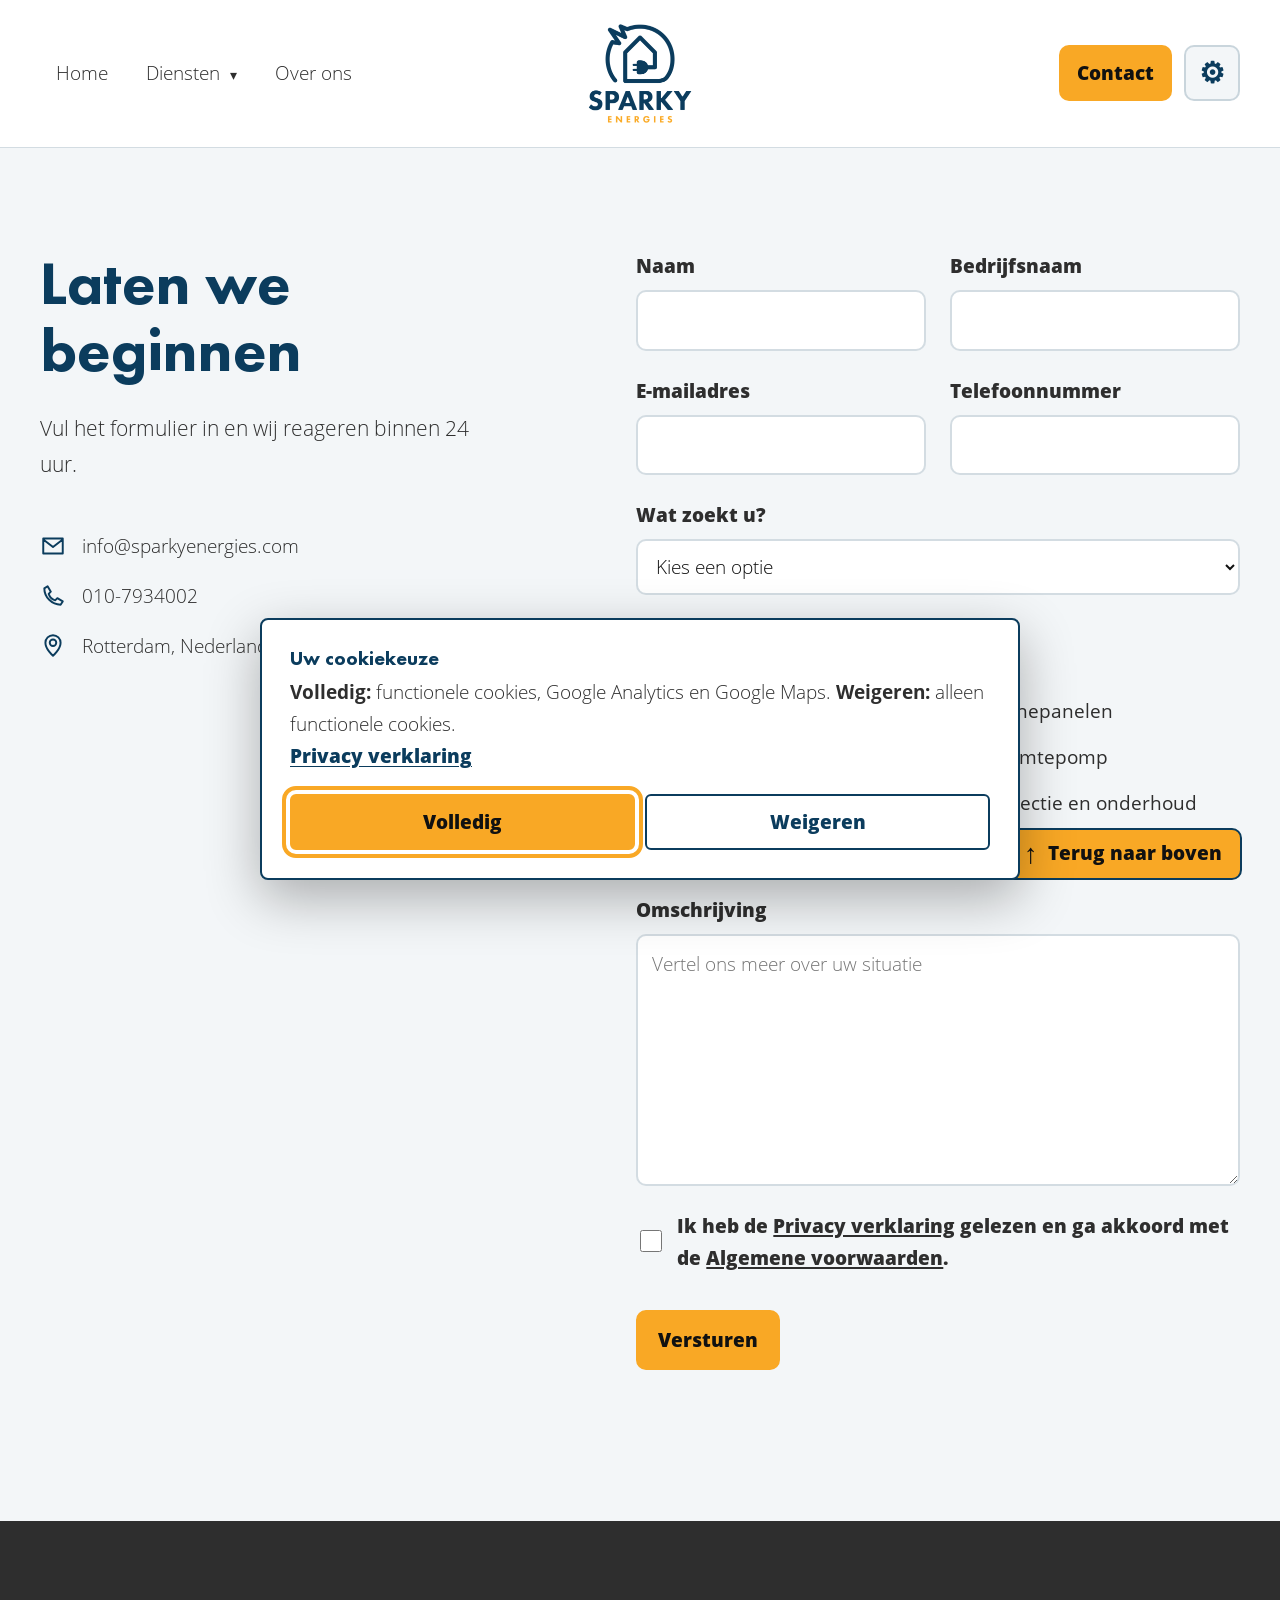
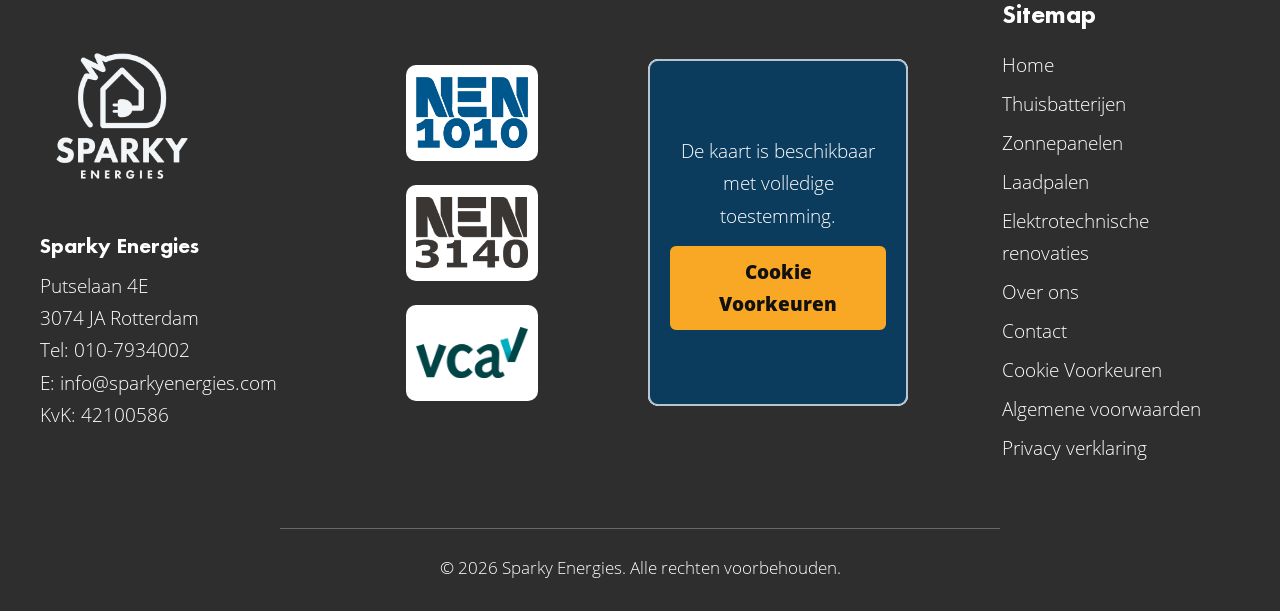
==== commit 77dbdddb: "Optimize and standardize responsive imagery" ====
--- a/contact.html
+++ b/contact.html
@@ -38,7 +38,7 @@
   <meta property="og:title" content="Contact en offerte | Sparky Energies Rotterdam" />
   <meta property="og:description" content="Vraag vrijblijvend een offerte aan of neem contact op over uw elektrotechnische installatie." />
   <meta property="og:url" content="https://www.sparkyenergies.com/contact.html" />
-  <meta property="og:image" content="https://www.sparkyenergies.com/assets/img/zonnepanelen-installatie-achtergrond.jpg" />
+  <meta property="og:image" content="https://www.sparkyenergies.com/assets/img/SparkyEnergies_Algemeen_Afbeelding_09.jpg" />
   <meta property="og:image:type" content="image/jpeg" />
   <meta property="og:image:width" content="1672" />
   <meta property="og:image:height" content="941" />
@@ -46,10 +46,10 @@
   <meta name="twitter:card" content="summary_large_image" />
   <meta name="twitter:title" content="Contact en offerte | Sparky Energies Rotterdam" />
   <meta name="twitter:description" content="Vraag een offerte aan of neem contact op over uw elektrotechnische installatie." />
-  <meta name="twitter:image" content="https://www.sparkyenergies.com/assets/img/zonnepanelen-installatie-achtergrond.jpg" />
+  <meta name="twitter:image" content="https://www.sparkyenergies.com/assets/img/SparkyEnergies_Algemeen_Afbeelding_09.jpg" />
   <link rel="stylesheet" href="assets/css/styles.css" />
-  <link rel="icon" type="image/png" href="assets/img/Sparky_Beeldmerk_Oranje.png" />
-  <link rel="apple-touch-icon" href="assets/img/Sparky_Beeldmerk_Oranje.png" />
+  <link rel="icon" type="image/png" href="assets/img/SparkyEnergies_Algemeen_Afbeelding_01.png" />
+  <link rel="apple-touch-icon" href="assets/img/SparkyEnergies_Algemeen_Afbeelding_01.png" />
   <script src="assets/js/cookie-consent.js" defer></script>
   <script type="application/ld+json">
   {
@@ -60,7 +60,7 @@
         "@id": "https://www.sparkyenergies.com/#business",
         "name": "Sparky Energies",
         "url": "https://www.sparkyenergies.com/",
-        "logo": "https://www.sparkyenergies.com/assets/img/Sparky_Logo_MAIN_Kleur.png",
+        "logo": "https://www.sparkyenergies.com/assets/img/SparkyEnergies_Algemeen_Afbeelding_02.png",
         "telephone": "+31 10 793 4002",
         "email": "info@sparkyenergies.com",
         "identifier": { "@type": "PropertyValue", "propertyID": "KvK", "value": "42100586" },
@@ -109,7 +109,7 @@
   <a class="skipLink" href="#mainContent">Direct naar inhoud</a>
   <nav id="hoofdNavigatie" class="hoofdNavigatie" aria-label="Hoofdnavigatie">
     <a id="siteLogoLink" class="siteLogoLink" href="index.html" aria-label="Sparky Energies home">
-      <img src="assets/img/Sparky_Logo_MAIN_Kleur.png" alt="Sparky Energies logo" class="siteLogoAfbeelding" width="6265" height="6197" />
+      <img src="assets/img/SparkyEnergies_Algemeen_Afbeelding_02.png" alt="Sparky Energies logo" class="siteLogoAfbeelding" width="512" height="506" />
     </a>
     <button id="navigatieMenuKnop" class="navigatieMenuKnop" type="button" aria-controls="primaireNavigatieLijst" aria-expanded="false">
       <span class="srOnly">Menu openen of sluiten</span>
@@ -141,7 +141,7 @@
       </nav>
     </div>
     <figure id="contactSectVraagVrijblijvendEenOfferteAanMediaPlaceholder" class="contactSectieMedia contactSplitKaartMedia contactSectVraagVrijblijvendEenOfferteAanMedia" aria-hidden="true">
-      <img class="contactSectieMediaAfbeelding" src="assets/img/dienst-placeholder.svg" alt="" width="1200" height="900" decoding="async" />
+      <img class="contactSectieMediaAfbeelding" src="assets/img/SparkyEnergies_Algemeen_Afbeelding_07.svg" alt="" width="1200" height="900" decoding="async" />
       <figcaption class="contactSectieMediaLabel">Beeldplaceholder</figcaption>
     </figure>
   </article>
@@ -199,15 +199,15 @@
     <div class="footerKolommen">
       <section class="footerKolom footerBedrijf" aria-labelledby="footerSectBedrijfsgegevensH2">
         <h2 id="footerSectBedrijfsgegevensH2" class="srOnly">Bedrijfsgegevens</h2>
-        <a class="footerLogoLink" href="index.html" aria-label="Sparky Energies home"><img class="footerLogoAfbeelding" src="assets/img/Sparky_Logo_Wit.png" alt="Sparky Energies logo" width="6265" height="6197" loading="lazy" decoding="async" /></a>
+        <a class="footerLogoLink" href="index.html" aria-label="Sparky Energies home"><img class="footerLogoAfbeelding" src="assets/img/SparkyEnergies_Algemeen_Afbeelding_03.png" alt="Sparky Energies logo" width="512" height="506" loading="lazy" decoding="async" /></a>
         <address class="footerBedrijfsgegevens"><strong>Sparky Energies</strong><span>Putselaan 4E</span><span>3074 JA Rotterdam</span><a href="tel:+31107934002">Tel: 010-7934002</a><a href="mailto:info@sparkyenergies.com">E: info@sparkyenergies.com</a><span>KvK: 42100586</span></address>
       </section>
       <section class="footerKolom footerCertificeringen" aria-labelledby="footerSectCertificeringenH2">
         <h2 id="footerSectCertificeringenH2" class="srOnly">Normen en certificering</h2>
         <ul class="footerCertificeringLijst" role="list">
-          <li><img class="footerCertificeringLogo" src="assets/img/logo-nen-10101.png" alt="NEN 1010" width="420" height="267" loading="lazy" decoding="async" /></li>
-          <li><img class="footerCertificeringLogo" src="assets/img/nen-31401.png" alt="NEN 3140" width="747" height="472" loading="lazy" decoding="async" /></li>
-          <li><img class="footerCertificeringLogo" src="assets/img/vca-logo-transparant.png" alt="VCA" width="1000" height="451" loading="lazy" decoding="async" /></li>
+          <li><img class="footerCertificeringLogo" src="assets/img/SparkyEnergies_Algemeen_Afbeelding_04.png" alt="NEN 1010" width="420" height="267" loading="lazy" decoding="async" /></li>
+          <li><img class="footerCertificeringLogo" src="assets/img/SparkyEnergies_Algemeen_Afbeelding_05.png" alt="NEN 3140" width="747" height="472" loading="lazy" decoding="async" /></li>
+          <li><img class="footerCertificeringLogo" src="assets/img/SparkyEnergies_Algemeen_Afbeelding_06.png" alt="VCA" width="1000" height="451" loading="lazy" decoding="async" /></li>
         </ul>
       </section>
       <section class="footerKolom footerLocatie" aria-labelledby="footerSectLocatieH2">
--- a/assets/css/styles.css
+++ b/assets/css/styles.css
@@ -316,14 +316,25 @@
 body.hoogContrast .siteBtnLink { background: #000; color: #fff; border-color: #000; }
 body.hoogContrast .siteBtn:hover { filter: none; text-decoration: underline; }
 .sectionActies { display: flex; flex-wrap: wrap; gap: 12px; margin-block-start: 28px; }
-.backNaarBovenKnop { position: fixed; z-index: 950; inset-inline-end: clamp(16px, 3vw, 40px); inset-block-end: max(20px, env(safe-area-inset-bottom)); display: inline-flex; min-height: 52px; align-items: center; justify-content: center; gap: 10px; padding: 12px 18px; border: 2px solid var(--sparkyDonkerBlauw); border-radius: var(--radiusKnop); background: var(--sparkyOranje); color: #111; font-weight: 800; line-height: 1.15; white-space: nowrap; cursor: pointer; opacity: 0; visibility: hidden; transform: translateY(16px); pointer-events: none; transition: opacity .18s ease, transform .18s ease, visibility 0s linear .18s, filter .18s ease; }
+.vasteActieKnoppen { position: fixed; z-index: 950; inset-inline-end: clamp(16px, 3vw, 40px); inset-block-end: max(20px, env(safe-area-inset-bottom)); display: flex; flex-direction: column; align-items: flex-end; gap: 12px; pointer-events: none; }
+body.cookieKeuzeOpen .vasteActieKnoppen { visibility: hidden; }
+.whatsAppKnop { position: relative; display: inline-grid; width: 50px; height: 50px; flex: 0 0 50px; place-items: center; border: 0; border-radius: 50%; background: transparent; line-height: 0; pointer-events: auto; transition: transform .18s ease; }
+.whatsAppKnopLogo { display: block; width: 36px; height: 36px; object-fit: contain; }
+.whatsAppKnop:hover { transform: translateY(-2px); }
+.backNaarBovenKnop { display: inline-flex; min-height: 52px; align-items: center; justify-content: center; gap: 10px; padding: 12px 18px; border: 2px solid var(--sparkyDonkerBlauw); border-radius: var(--radiusKnop); background: var(--sparkyOranje); color: #111; font-weight: 800; line-height: 1.15; white-space: nowrap; cursor: pointer; opacity: 0; visibility: hidden; transform: translateY(16px); pointer-events: none; transition: opacity .18s ease, transform .18s ease, visibility 0s linear .18s, filter .18s ease; }
 .backNaarBovenKnop.isZichtbaar { opacity: 1; visibility: visible; transform: translateY(0); pointer-events: auto; transition-delay: 0s; }
 .backNaarBovenKnop:hover { color: #111; filter: brightness(1.1) saturate(1.08); }
 .backNaarBovenIcoon { font-family: Arial, sans-serif; font-size: 1.45em; font-weight: 700; line-height: .8; }
 .backNaarBovenTekst { display: inline-block; }
 body.hoogContrast .backNaarBovenKnop { border-color: #000; background: var(--sparkyOranje); color: #000; }
 body.hoogContrast .backNaarBovenKnop:hover { color: #000; filter: none; text-decoration: underline; }
+body.hoogContrast .whatsAppKnop { border-radius: 50%; background: #000; }
+body.hoogContrast .whatsAppKnop:hover { background: #151b20; }
 body.tekstGroot .backNaarBovenKnop { min-height: 58px; padding: 12px 18px; white-space: normal; text-align: center; }
+@media (prefers-reduced-motion: reduce) {
+  .whatsAppKnop { transition: none; }
+  .whatsAppKnop:hover { transform: none; }
+}
 .layoutHero, .layoutSplit { display: grid; gap: 32px; align-items: center; }
 .layoutHero { min-height: min(760px, calc(100svh - 76px)); }
 .overOnsHeroVolledigeBreedte { position: relative; isolation: isolate; display: grid; width: 100%; min-height: min(760px, calc(100svh - 76px)); place-items: center; overflow: hidden; padding-inline: max(5vw, calc((100vw - 1320px) / 2)); }
@@ -486,7 +497,7 @@
 body.hoogContrast .homeSectWatWijVoorUInstallerenEnOnderhoudenMedia { background: #fff; }
 body.hoogContrast .homeSectWatWijVoorUInstallerenEnOnderhoudenAfbeelding { filter: grayscale(1) contrast(1.35); }
 body.hoogContrast .homeSectWatWijVoorUInstallerenEnOnderhouden .homeSectWatWijVoorUInstallerenEnOnderhoudenDienstKaart { border: 0; border-radius: 10px; box-shadow: none; }
-.layoutImageCta { display: grid; width: 100%; max-width: none; min-height: 350px; margin-inline: 0; place-items: center; padding-inline: clamp(20px, 6vw, 80px); overflow: hidden; background-color: var(--sparkyDonkerBlauw); background-image: linear-gradient(135deg, rgba(5, 28, 45, .68), rgba(11, 60, 93, .52)), url("../img/zonnepanelen-installatie-achtergrond.jpg"); background-position: center; background-repeat: no-repeat; background-size: cover; }
+.layoutImageCta { display: grid; width: 100%; max-width: none; min-height: 350px; margin-inline: 0; place-items: center; padding-inline: clamp(20px, 6vw, 80px); overflow: hidden; background-color: var(--sparkyDonkerBlauw); background-image: linear-gradient(135deg, rgba(5, 28, 45, .68), rgba(11, 60, 93, .52)), url("../img/SparkyEnergies_Algemeen_Afbeelding_09.jpg"); background-position: center; background-repeat: no-repeat; background-size: cover; }
 .layoutImageCtaInhoud { display: flex; width: min(960px, 100%); flex-direction: column; align-items: center; text-align: center; }
 .layoutImageCta .sectieKop { width: 100%; max-width: 960px; }
 .layoutImageCta h2,
@@ -502,7 +513,7 @@
 .layoutImageCta .siteBtn { margin-block-start: clamp(26px, 4vw, 40px); }
 .layoutImageCta .sectionActies { justify-content: center; margin-block-start: clamp(26px, 4vw, 40px); }
 .layoutImageCta .sectionActies .siteBtn { margin-block-start: 0; }
-body.hoogContrast .layoutImageCta { background-color: var(--sparkyDonkerBlauw); background-image: linear-gradient(135deg, rgba(0, 0, 0, .78), rgba(0, 0, 0, .62)), url("../img/zonnepanelen-installatie-achtergrond.jpg"); background-size: cover; }
+body.hoogContrast .layoutImageCta { background-color: var(--sparkyDonkerBlauw); background-image: linear-gradient(135deg, rgba(0, 0, 0, .78), rgba(0, 0, 0, .62)), url("../img/SparkyEnergies_Algemeen_Afbeelding_09.jpg"); background-size: cover; }
 body.hoogContrast .layoutImageCta h2,
 body.hoogContrast .layoutImageCta h4,
 body.hoogContrast .layoutImageCta .sectieIntro { color: #000; text-shadow: none; }
@@ -644,6 +655,10 @@
   .thuisbatterijSectHoeWerktEenThuisbatterij .thuisbatterijSplitKaart.thuisbatterijSplitKaartMediaLinks .thuisbatterijSplitKaartInhoud { grid-column: 1; grid-row: 1; }
   .thuisbatterijSectHoeWerktEenThuisbatterij .thuisbatterijSplitKaart.thuisbatterijSplitKaartMediaLinks .thuisbatterijSplitKaartMedia { grid-column: 1; grid-row: 2; }
 }
+@media (min-width: 768px) and (max-width: 1023px),
+       (min-width: 768px) and (max-width: 1279px) and (hover: none) and (pointer: coarse) {
+  .thuisbatterijHeroSplitKaart .thuisbatterijMediaPlaceholderAfbeelding { object-position: 65% center; }
+}
 body.tekstGroot .thuisbatterijSplitKaart { grid-template-columns: minmax(0, 1fr); }
 body.tekstGroot .thuisbatterijSectSlimOpslaanSlimGebruikenEnSlimBesparenKop { grid-template-columns: minmax(0, 1fr); gap: clamp(20px, 4vw, 40px); }
 body.tekstGroot .thuisbatterijSectSlimOpslaanSlimGebruikenEnSlimBesparenKop .sectieTitel,
@@ -944,8 +959,13 @@
 @media (min-width: 768px) {
   .thuisbatterijSectSlimEnergiebeheerMetEMSEnAISturing .thuisbatterijEmsKaart { grid-template-columns: repeat(2, minmax(0, 1fr)); min-height: clamp(540px, calc(100svh - 160px), 760px); }
   .thuisbatterijEmsKaartMedia { min-height: 100%; }
+  #thuisbatterijSectSlimEnergiebeheerMetEMSEnAISturingArtikel03 .thuisbatterijEmsKaartAfbeelding { object-position: 90% center; }
   .thuisbatterijEmsScrollKaart:nth-child(even) .thuisbatterijEmsKaartInhoud { order: 2; }
   .thuisbatterijEmsScrollKaart:nth-child(even) .thuisbatterijEmsKaartMedia { order: 1; }
+}
+@media (min-width: 768px) and (max-width: 1023px),
+       (min-width: 768px) and (max-width: 1279px) and (hover: none) and (pointer: coarse) {
+  #thuisbatterijSectSlimEnergiebeheerMetEMSEnAISturingArtikel03 .thuisbatterijEmsKaartAfbeelding { object-position: 80% center; }
 }
 @media (min-width: 1024px) and (min-height: 700px) and (hover: hover) and (pointer: fine) and (prefers-reduced-motion: no-preference) {
   .thuisbatterijEmsKaartLijst { display: block; }
@@ -1051,13 +1071,6 @@
 .laadpalenStandardSplitKaart.laadpalenZakelijkSplitKaart .laadpalenSectieMedia { border-radius: 10px; }
 body.hoogContrast .laadpalenStandardSplitKaart.laadpalenZakelijkSplitKaart { border: 0; background: transparent; box-shadow: none; }
 body.hoogContrast .laadpalenStandardSplitKaart.laadpalenZakelijkSplitKaart .laadpalenSplitKaartInhoud { background: transparent; }
-@supports (clip-path: inset(0 50% 0 0)) {
-  @media (min-width: 1024px) and (min-height: 700px) and (hover: hover) and (pointer: fine) and (prefers-reduced-motion: no-preference) {
-    body:not(.tekstGroot) .laadpalenZakelijkSplitKaart.isScrollAfbeeldingActief { position: relative; isolation: isolate; overflow: hidden; border-radius: 10px; }
-    body:not(.tekstGroot) .laadpalenZakelijkSplitKaart.isScrollAfbeeldingActief .laadpalenSectSlimLadenVoorMedewerkersKlantenEnBedrijfswagensMedia { position: absolute; z-index: 2; inset: 0; grid-column: auto; grid-row: auto; width: 100%; height: 100%; min-height: 100%; aspect-ratio: auto; clip-path: inset(0 var(--scroll-afbeelding-inset, 50%) 0 0 round 10px); will-change: clip-path; }
-    body:not(.tekstGroot) .laadpalenZakelijkSplitKaart.isScrollAfbeeldingActief .laadpalenSplitKaartInhoud { position: relative; z-index: 1; grid-column: 2; grid-row: 1; }
-  }
-}
 .laadpalenSectSlimVeiligEnGoedkoopLadenOpEigenLocatie { position: relative; width: 100%; max-width: none; min-height: clamp(320px, 31vw, 410px); margin-inline: 0; padding-block: 0; overflow: hidden; border: 0; background: var(--sparkyDonkerBlauw); box-shadow: none; }
 .laadpalenSectSlimVeiligEnGoedkoopLadenOpEigenLocatie .laadpalenSplitKaart { position: relative; isolation: isolate; display: grid; grid-template-columns: minmax(0, 1fr); min-height: clamp(320px, 31vw, 410px); align-items: center; padding: 0; overflow: hidden; border: 0; border-radius: 0; background: transparent; box-shadow: none; }
 .laadpalenSectSlimVeiligEnGoedkoopLadenOpEigenLocatie .laadpalenSplitKaartInhoud { position: relative; z-index: 1; display: block; grid-column: 1; grid-row: 1; width: var(--containerBreedte); margin-inline: auto; padding-block: clamp(24px, 4vw, 56px); background: transparent; }
@@ -1152,6 +1165,10 @@
   .elektrotechnischeRenovatiesGasScrollKaart:nth-child(even) .elektrotechnischeRenovatiesGasKaartInhoud { order: 2; }
   .elektrotechnischeRenovatiesGasScrollKaart:nth-child(even) .elektrotechnischeRenovatiesGasKaartMedia { order: 1; }
 }
+@media (min-width: 768px) and (max-width: 1023px),
+       (min-width: 768px) and (max-width: 1279px) and (hover: none) and (pointer: coarse) {
+  #elektrotechnischeRenovatiesSectVanHetGasAfWijBereidenUwInstallatieVoorArtikel03 .elektrotechnischeRenovatiesGasKaartAfbeelding { object-position: 20% center; }
+}
 @media (min-width: 1024px) and (min-height: 700px) and (hover: hover) and (pointer: fine) and (prefers-reduced-motion: no-preference) {
   .elektrotechnischeRenovatiesGasKaartLijst { display: block; }
   .elektrotechnischeRenovatiesGasScrollKaart { position: sticky; top: clamp(156px, 14vh, 172px); margin-block-end: 10vh; scroll-margin-top: 164px; }
@@ -1194,6 +1211,13 @@
   .elektrotechnischeRenovatiesHeroSplitKaart .sectieTitel,
   .elektrotechnischeRenovatiesHeroSplitKaart .sectieIntro { margin-inline: 0; }
   .elektrotechnischeRenovatiesHeroSplitKaart .sectionActies { justify-content: flex-start; }
+}
+@media (min-width: 1024px) {
+  .elektrotechnischeRenovatiesHeroSplitKaart .elektrotechnischeRenovatiesSectGroepenkastEnElektrotechnischeRenovatiesMedia .elektrotechnischeRenovatiesSectieMediaAfbeelding { object-position: 80% center; }
+}
+@media (min-width: 768px) and (max-width: 1023px),
+       (min-width: 768px) and (max-width: 1279px) and (hover: none) and (pointer: coarse) {
+  .elektrotechnischeRenovatiesHeroSplitKaart .elektrotechnischeRenovatiesSectGroepenkastEnElektrotechnischeRenovatiesMedia .elektrotechnischeRenovatiesSectieMediaAfbeelding { object-position: 70% center; }
 }
 body.tekstGroot .elektrotechnischeRenovatiesHeroSplitKaart { grid-template-columns: minmax(0, 1fr); min-height: 0; }
 body.tekstGroot .elektrotechnischeRenovatiesHeroSplitKaart .elektrotechnischeRenovatiesSplitKaartInhoud,
@@ -1577,7 +1601,7 @@
   color: var(--sparkyLichtGrijs) !important;
 }
 
-body.hoogContrast a:not(.siteBtn):not(.hoofdNavigatieContact):not(.backNaarBovenKnop):hover {
+body.hoogContrast a:not(.siteBtn):not(.hoofdNavigatieContact):not(.whatsAppKnop):not(.backNaarBovenKnop):hover {
   color: var(--sparkyLichtBlauw) !important;
 }
 
@@ -1751,7 +1775,7 @@
 
 body.hoogContrast .layoutImageCta {
   background-color: #000 !important;
-  background-image: linear-gradient(135deg, rgba(0, 0, 0, .78), rgba(0, 0, 0, .62)), url("../img/zonnepanelen-installatie-achtergrond.jpg") !important;
+  background-image: linear-gradient(135deg, rgba(0, 0, 0, .78), rgba(0, 0, 0, .62)), url("../img/SparkyEnergies_Algemeen_Afbeelding_09.jpg") !important;
   background-position: center !important;
   background-repeat: no-repeat !important;
   background-size: cover !important;
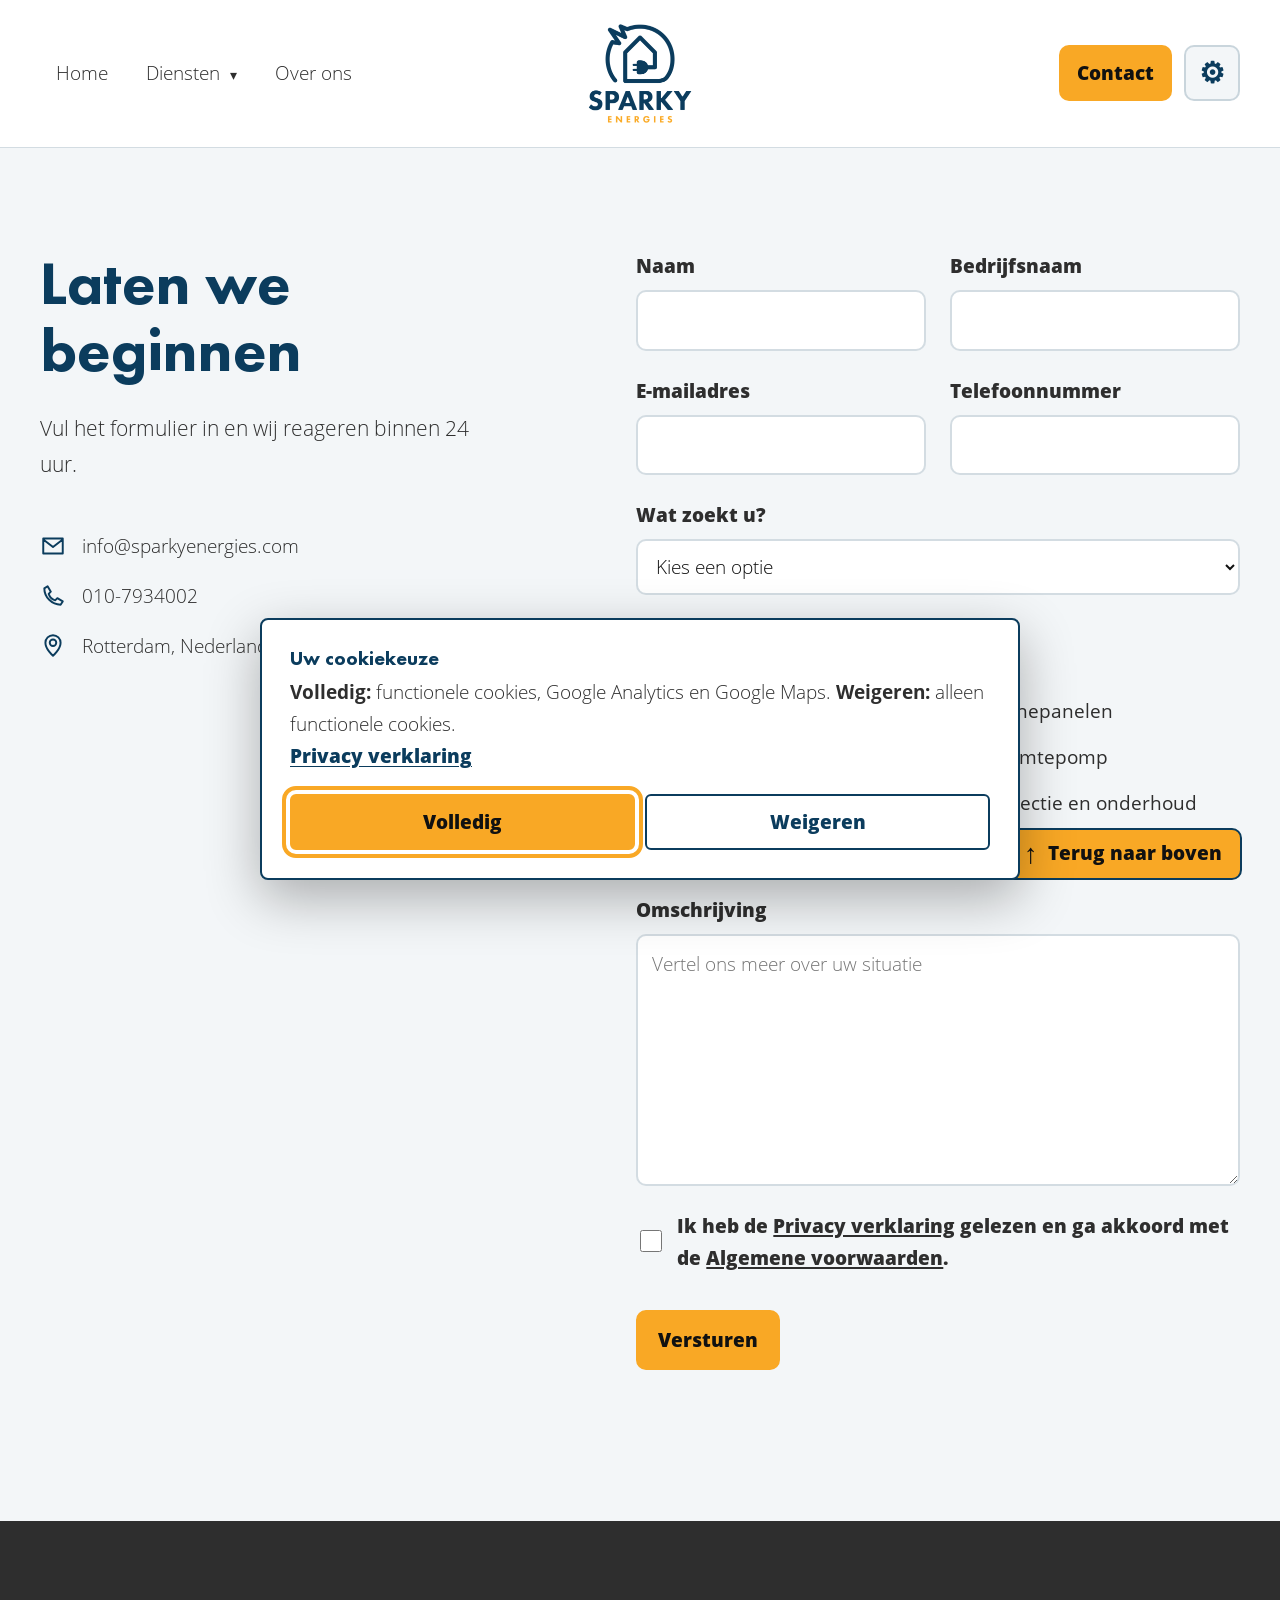
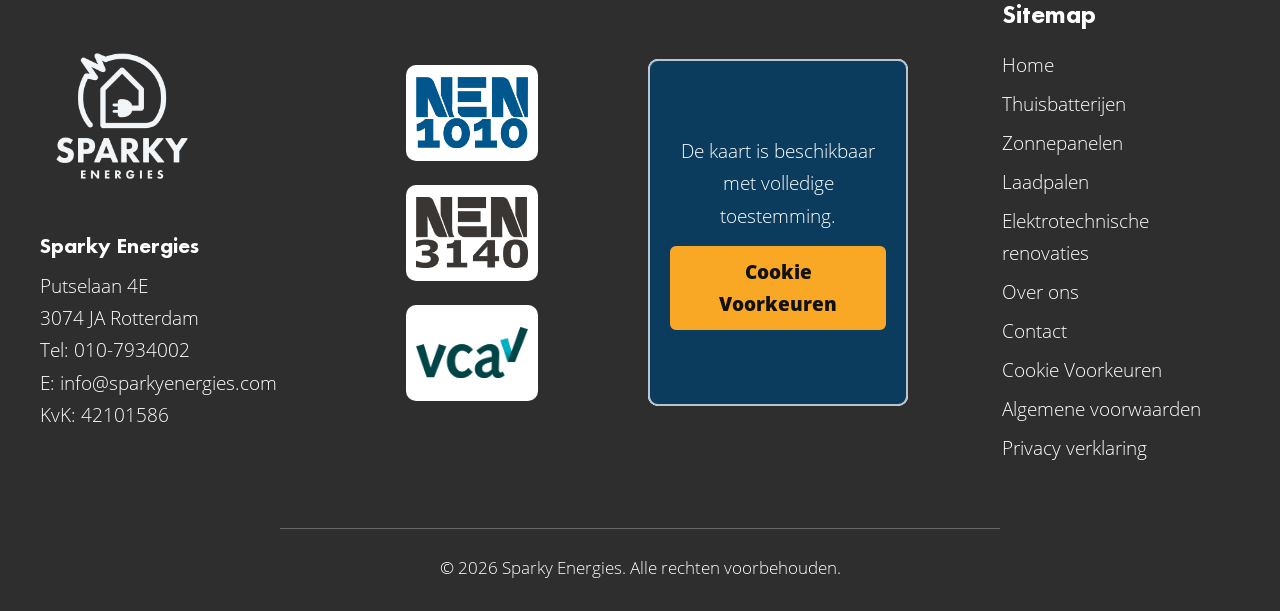
==== commit 548ff8ab: "Fix KvK number in footer address section Updated KvK number for Sparky Energies in the footer." ====
--- a/contact.html
+++ b/contact.html
@@ -2,29 +2,6 @@
 <html lang="nl">
 <head>
   <meta charset="utf-8" />
-  <!-- Google tag (gtag.js) -->
-  <script>
-    window.dataLayer = window.dataLayer || [];
-    function gtag(){dataLayer.push(arguments);}
-    (function () {
-      var storedConsent = null;
-      try {
-        storedConsent = window.localStorage.getItem('sparky-cookie-toestemming');
-      } catch (error) {}
-      var consentState = storedConsent === 'volledig' ? 'granted' : 'denied';
-      gtag('consent', 'default', {
-        ad_storage: consentState,
-        analytics_storage: consentState,
-        ad_user_data: consentState,
-        ad_personalization: consentState,
-        wait_for_update: 500
-      });
-      window['ga-disable-G-B8QNYQR8CY'] = consentState !== 'granted';
-    })();
-    gtag('js', new Date());
-    gtag('config', 'G-B8QNYQR8CY');
-  </script>
-  <script id="googleAnalyticsTag" data-google-tag-id="GT-PL9T2DJM" async src="https://www.googletagmanager.com/gtag/js?id=G-B8QNYQR8CY"></script>
   <meta name="viewport" content="width=device-width, initial-scale=1" />
   <title>Contact en offerte | Sparky Energies Rotterdam</title>
   <meta name="description" content="Vraag vrijblijvend een offerte aan of neem contact op met Sparky Energies voor zonnepanelen, thuisbatterijen, laadpalen en elektrotechnische renovaties." />
@@ -47,6 +24,8 @@
   <meta name="twitter:title" content="Contact en offerte | Sparky Energies Rotterdam" />
   <meta name="twitter:description" content="Vraag een offerte aan of neem contact op over uw elektrotechnische installatie." />
   <meta name="twitter:image" content="https://www.sparkyenergies.com/assets/img/SparkyEnergies_Algemeen_Afbeelding_09.jpg" />
+  <link rel="preload" href="assets/fonts/Futura PT Heavy.woff2" as="font" type="font/woff2" crossorigin />
+  <link rel="preload" href="assets/fonts/Open Sans Light.woff2" as="font" type="font/woff2" crossorigin />
   <link rel="stylesheet" href="assets/css/styles.css" />
   <link rel="icon" type="image/png" href="assets/img/SparkyEnergies_Algemeen_Afbeelding_01.png" />
   <link rel="apple-touch-icon" href="assets/img/SparkyEnergies_Algemeen_Afbeelding_01.png" />
@@ -200,7 +179,7 @@
       <section class="footerKolom footerBedrijf" aria-labelledby="footerSectBedrijfsgegevensH2">
         <h2 id="footerSectBedrijfsgegevensH2" class="srOnly">Bedrijfsgegevens</h2>
         <a class="footerLogoLink" href="index.html" aria-label="Sparky Energies home"><img class="footerLogoAfbeelding" src="assets/img/SparkyEnergies_Algemeen_Afbeelding_03.png" alt="Sparky Energies logo" width="512" height="506" loading="lazy" decoding="async" /></a>
-        <address class="footerBedrijfsgegevens"><strong>Sparky Energies</strong><span>Putselaan 4E</span><span>3074 JA Rotterdam</span><a href="tel:+31107934002">Tel: 010-7934002</a><a href="mailto:info@sparkyenergies.com">E: info@sparkyenergies.com</a><span>KvK: 42100586</span></address>
+        <address class="footerBedrijfsgegevens"><strong>Sparky Energies</strong><span>Putselaan 4E</span><span>3074 JA Rotterdam</span><a href="tel:+31107934002">Tel: 010-7934002</a><a href="mailto:info@sparkyenergies.com">E: info@sparkyenergies.com</a><span>KvK: 42101586</span></address>
       </section>
       <section class="footerKolom footerCertificeringen" aria-labelledby="footerSectCertificeringenH2">
         <h2 id="footerSectCertificeringenH2" class="srOnly">Normen en certificering</h2>
--- a/assets/css/styles.css
+++ b/assets/css/styles.css
@@ -8,84 +8,84 @@
 
 @font-face {
   font-family: "Futura PT Light";
-  src: url("../fonts/Futura Light.otf") format("opentype");
+  src: url("../fonts/Futura Light.woff2") format("woff2");
   font-weight: 300;
   font-style: normal;
   font-display: swap;
 }
 @font-face {
   font-family: "Futura PT Heavy";
-  src: url("../fonts/Futura PT Heavy.ttf") format("truetype");
+  src: url("../fonts/Futura PT Heavy.woff2") format("woff2");
   font-weight: 700;
   font-style: normal;
   font-display: swap;
 }
 @font-face {
   font-family: "Open Sans";
-  src: url("../fonts/Open Sans Light.ttf") format("truetype");
+  src: url("../fonts/Open Sans Light.woff2") format("woff2");
   font-weight: 300;
   font-style: normal;
   font-display: swap;
 }
 @font-face {
   font-family: "Open Sans";
-  src: url("../fonts/Open Sans Light Italic.ttf") format("truetype");
+  src: url("../fonts/Open Sans Light Italic.woff2") format("woff2");
   font-weight: 300;
   font-style: italic;
   font-display: swap;
 }
 @font-face {
   font-family: "Open Sans";
-  src: url("../fonts/Open Sans Regular.ttf") format("truetype");
+  src: url("../fonts/Open Sans Regular.woff2") format("woff2");
   font-weight: 400;
   font-style: normal;
   font-display: swap;
 }
 @font-face {
   font-family: "Open Sans";
-  src: url("../fonts/Open Sans Italic.ttf") format("truetype");
+  src: url("../fonts/Open Sans Italic.woff2") format("woff2");
   font-weight: 400;
   font-style: italic;
   font-display: swap;
 }
 @font-face {
   font-family: "Open Sans";
-  src: url("../fonts/Open Sans Semibold.ttf") format("truetype");
+  src: url("../fonts/Open Sans Semibold.woff2") format("woff2");
   font-weight: 600;
   font-style: normal;
   font-display: swap;
 }
 @font-face {
   font-family: "Open Sans";
-  src: url("../fonts/Open Sans Semibold Italic.ttf") format("truetype");
+  src: url("../fonts/Open Sans Semibold Italic.woff2") format("woff2");
   font-weight: 600;
   font-style: italic;
   font-display: swap;
 }
 @font-face {
   font-family: "Open Sans";
-  src: url("../fonts/Open Sans Bold.ttf") format("truetype");
+  src: url("../fonts/Open Sans Bold.woff2") format("woff2");
   font-weight: 700;
   font-style: normal;
   font-display: swap;
 }
 @font-face {
   font-family: "Open Sans";
-  src: url("../fonts/Open Sans Bold Italic.ttf") format("truetype");
+  src: url("../fonts/Open Sans Bold Italic.woff2") format("woff2");
   font-weight: 700;
   font-style: italic;
   font-display: swap;
 }
 @font-face {
   font-family: "Open Sans";
-  src: url("../fonts/Open Sans Extrabold.ttf") format("truetype");
+  src: url("../fonts/Open Sans Extrabold.woff2") format("woff2");
   font-weight: 800;
   font-style: normal;
   font-display: swap;
 }
 @font-face {
   font-family: "Open Sans";
-  src: url("../fonts/Open Sans Extrabold Italic.ttf") format("truetype");
+  src: url("../fonts/Open Sans Extrabold Italic.woff2") format("woff2");
   font-weight: 800;
   font-style: italic;
   font-display: swap;
@@ -497,7 +497,8 @@
 body.hoogContrast .homeSectWatWijVoorUInstallerenEnOnderhoudenMedia { background: #fff; }
 body.hoogContrast .homeSectWatWijVoorUInstallerenEnOnderhoudenAfbeelding { filter: grayscale(1) contrast(1.35); }
 body.hoogContrast .homeSectWatWijVoorUInstallerenEnOnderhouden .homeSectWatWijVoorUInstallerenEnOnderhoudenDienstKaart { border: 0; border-radius: 10px; box-shadow: none; }
-.layoutImageCta { display: grid; width: 100%; max-width: none; min-height: 350px; margin-inline: 0; place-items: center; padding-inline: clamp(20px, 6vw, 80px); overflow: hidden; background-color: var(--sparkyDonkerBlauw); background-image: linear-gradient(135deg, rgba(5, 28, 45, .68), rgba(11, 60, 93, .52)), url("../img/SparkyEnergies_Algemeen_Afbeelding_09.jpg"); background-position: center; background-repeat: no-repeat; background-size: cover; }
+.layoutImageCta { display: grid; width: 100%; max-width: none; min-height: 350px; margin-inline: 0; place-items: center; padding-inline: clamp(20px, 6vw, 80px); overflow: hidden; background-color: var(--sparkyDonkerBlauw); background-image: none; background-position: center; background-repeat: no-repeat; background-size: cover; }
+.layoutImageCta.isAchtergrondGeladen { background-image: linear-gradient(135deg, rgba(5, 28, 45, .68), rgba(11, 60, 93, .52)), url("../img/SparkyEnergies_Algemeen_Afbeelding_09.jpg"); }
 .layoutImageCtaInhoud { display: flex; width: min(960px, 100%); flex-direction: column; align-items: center; text-align: center; }
 .layoutImageCta .sectieKop { width: 100%; max-width: 960px; }
 .layoutImageCta h2,
@@ -513,7 +514,8 @@
 .layoutImageCta .siteBtn { margin-block-start: clamp(26px, 4vw, 40px); }
 .layoutImageCta .sectionActies { justify-content: center; margin-block-start: clamp(26px, 4vw, 40px); }
 .layoutImageCta .sectionActies .siteBtn { margin-block-start: 0; }
-body.hoogContrast .layoutImageCta { background-color: var(--sparkyDonkerBlauw); background-image: linear-gradient(135deg, rgba(0, 0, 0, .78), rgba(0, 0, 0, .62)), url("../img/SparkyEnergies_Algemeen_Afbeelding_09.jpg"); background-size: cover; }
+body.hoogContrast .layoutImageCta { background-color: var(--sparkyDonkerBlauw); background-image: none; background-size: cover; }
+body.hoogContrast .layoutImageCta.isAchtergrondGeladen { background-image: linear-gradient(135deg, rgba(0, 0, 0, .78), rgba(0, 0, 0, .62)), url("../img/SparkyEnergies_Algemeen_Afbeelding_09.jpg"); }
 body.hoogContrast .layoutImageCta h2,
 body.hoogContrast .layoutImageCta h4,
 body.hoogContrast .layoutImageCta .sectieIntro { color: #000; text-shadow: none; }
@@ -1775,11 +1777,15 @@
 
 body.hoogContrast .layoutImageCta {
   background-color: #000 !important;
-  background-image: linear-gradient(135deg, rgba(0, 0, 0, .78), rgba(0, 0, 0, .62)), url("../img/SparkyEnergies_Algemeen_Afbeelding_09.jpg") !important;
+  background-image: none !important;
   background-position: center !important;
   background-repeat: no-repeat !important;
   background-size: cover !important;
   color: var(--sparkyLichtGrijs) !important;
+}
+
+body.hoogContrast .layoutImageCta.isAchtergrondGeladen {
+  background-image: linear-gradient(135deg, rgba(0, 0, 0, .78), rgba(0, 0, 0, .62)), url("../img/SparkyEnergies_Algemeen_Afbeelding_09.jpg") !important;
 }
 
 body.hoogContrast .thuisbatterijSectVoorWoningEnBedrijf .thuisbatterijSectVoorWoningEnBedrijfMedia,
